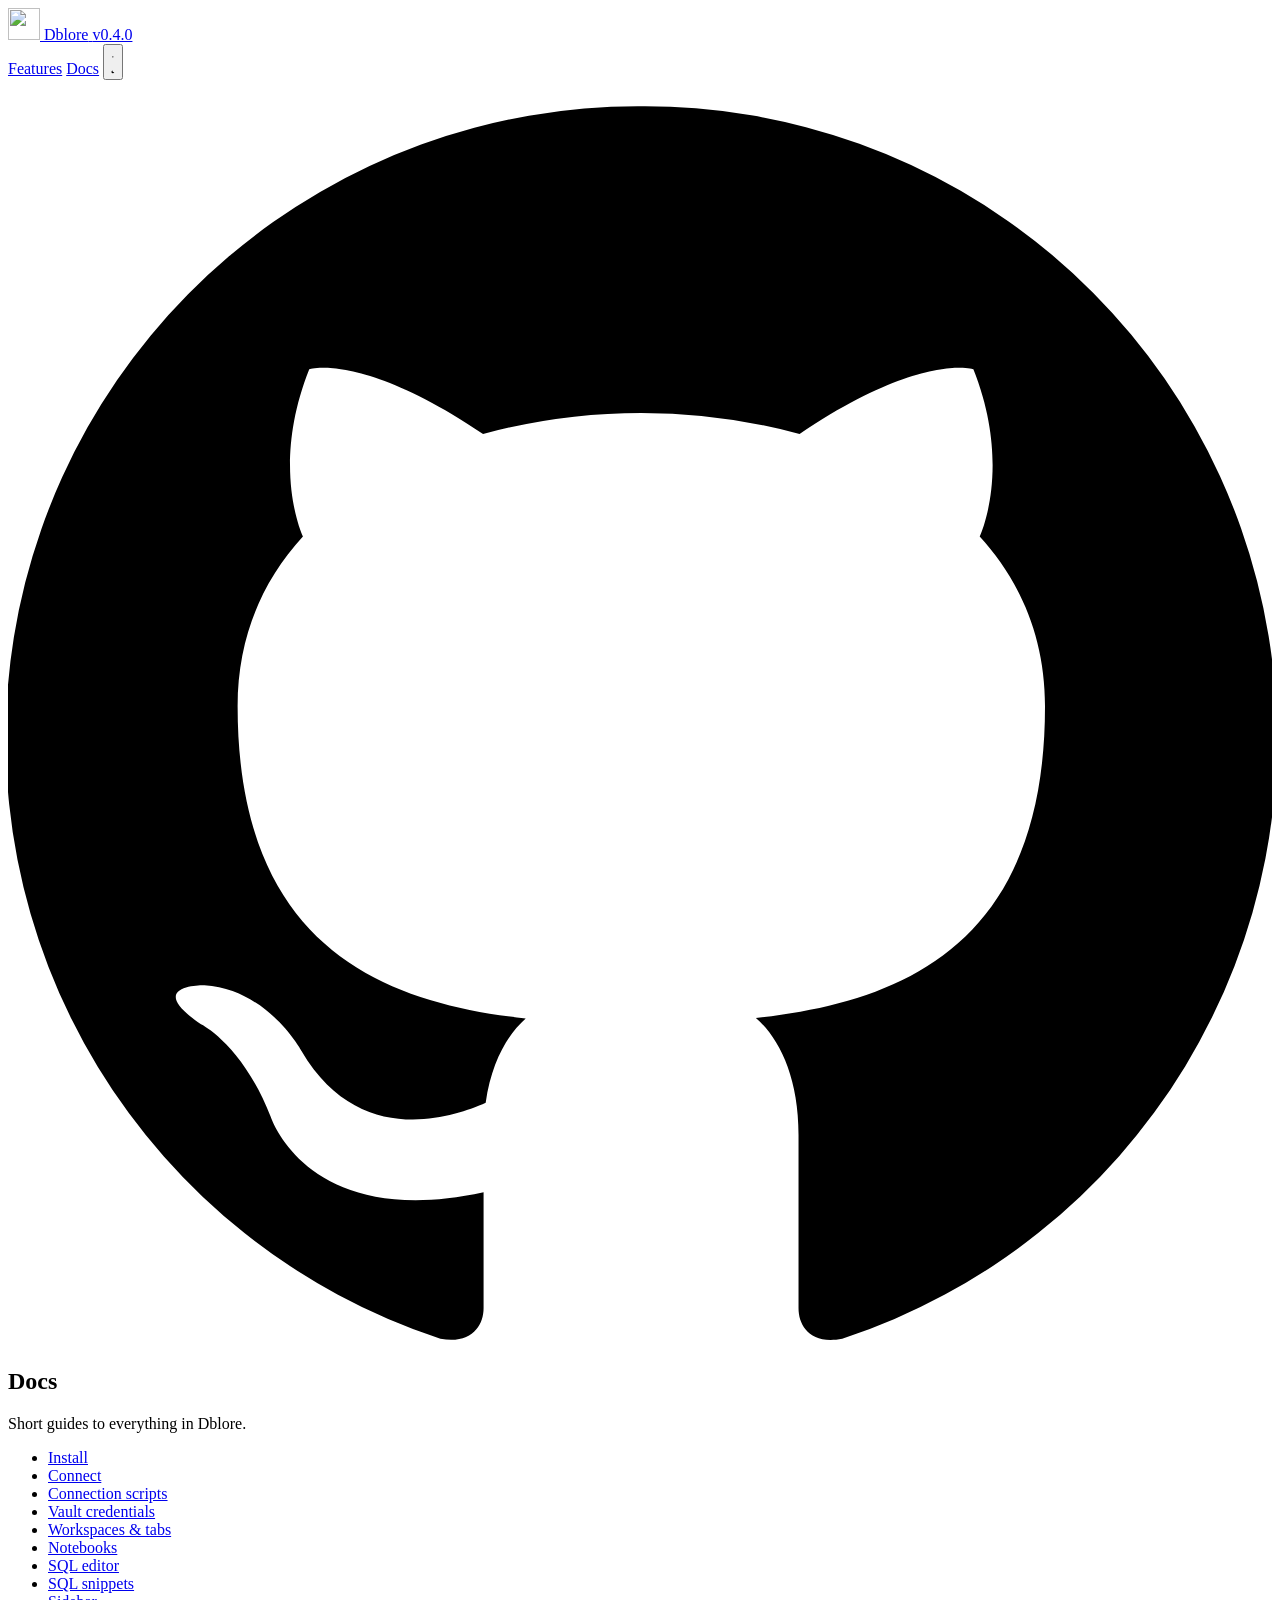
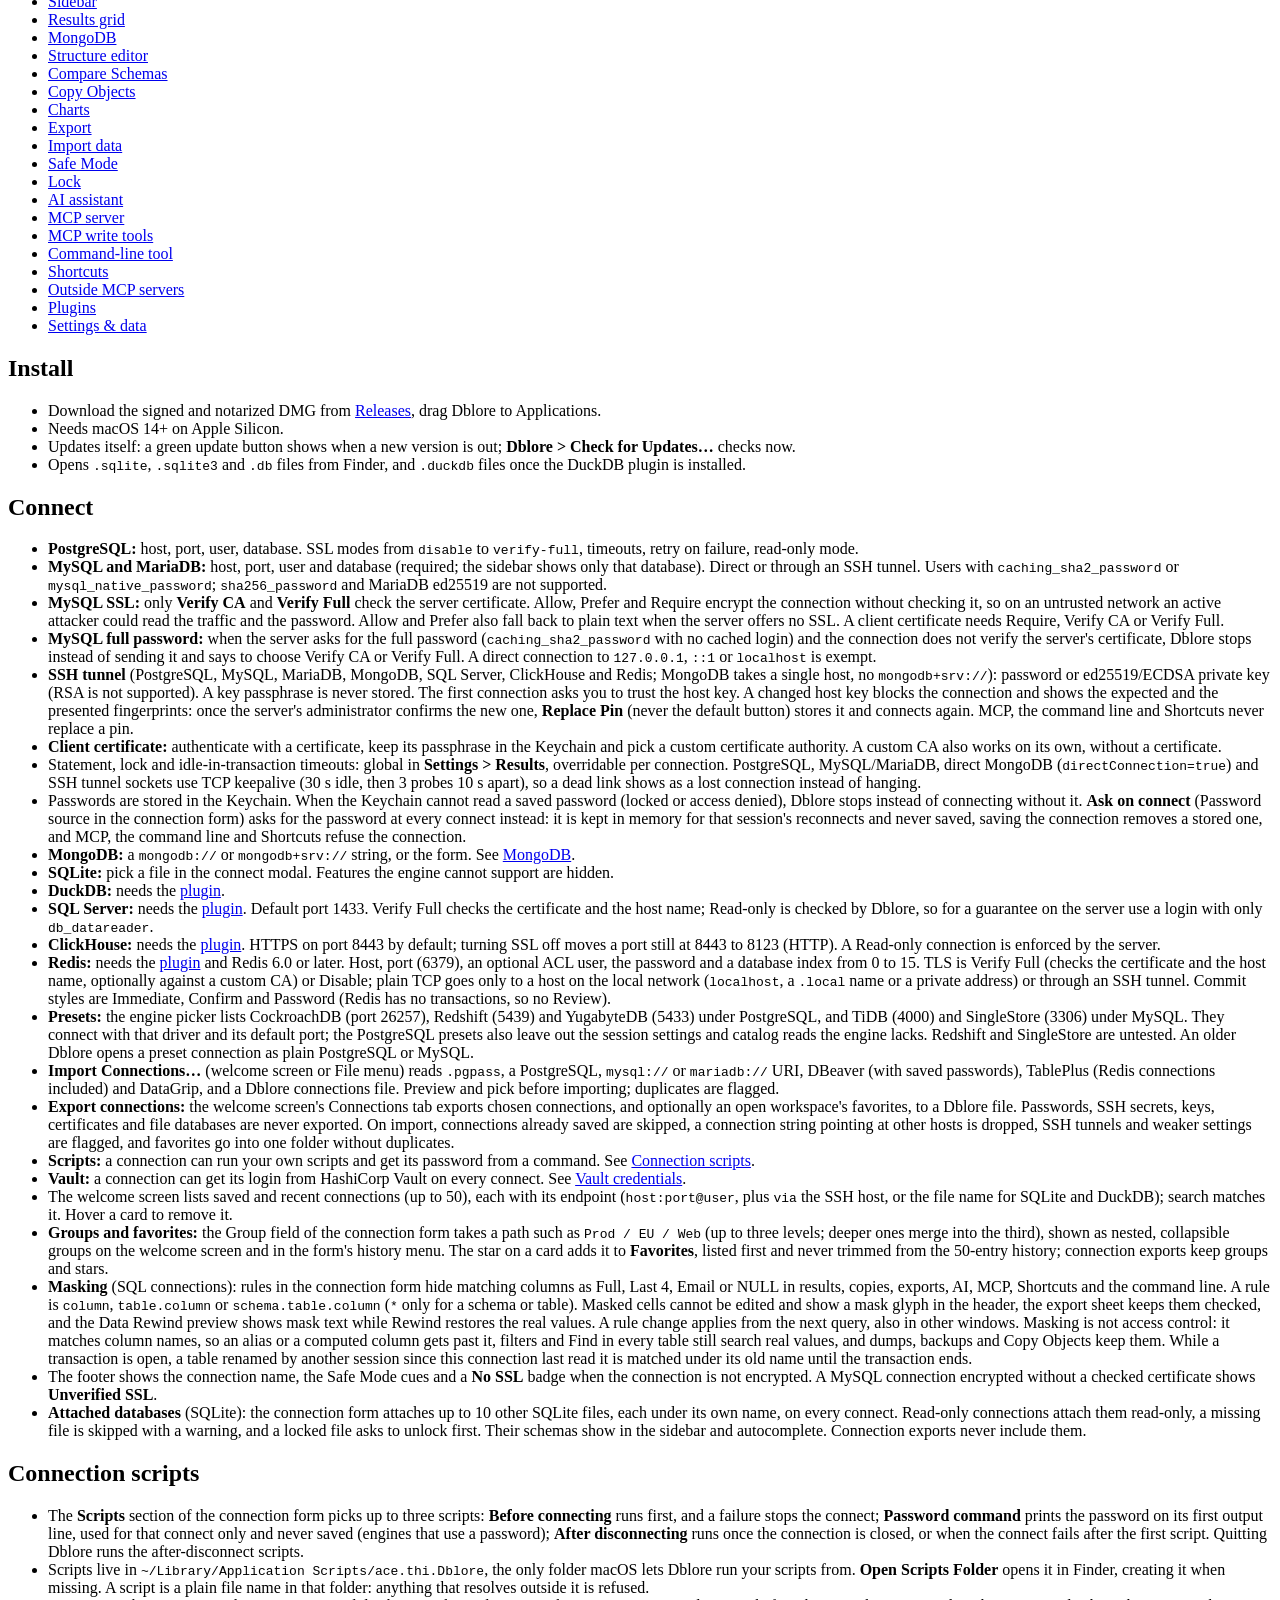
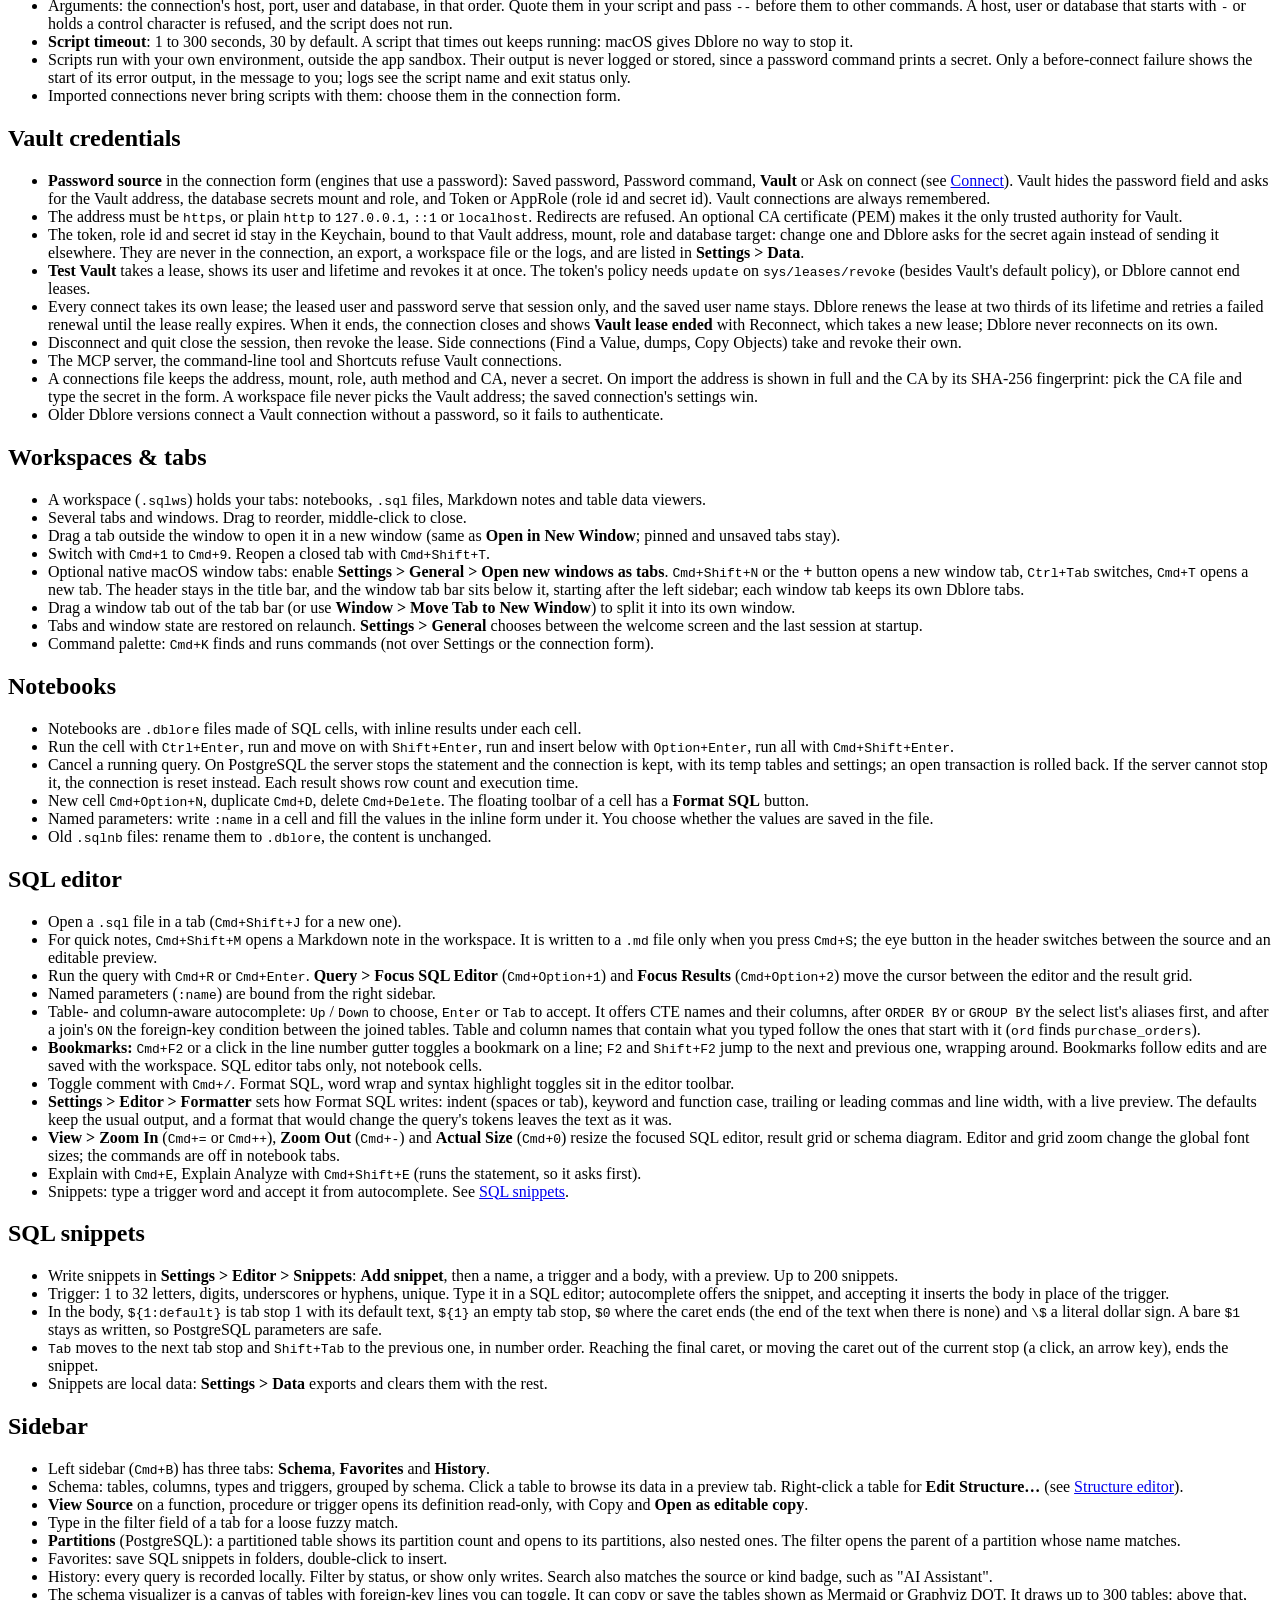
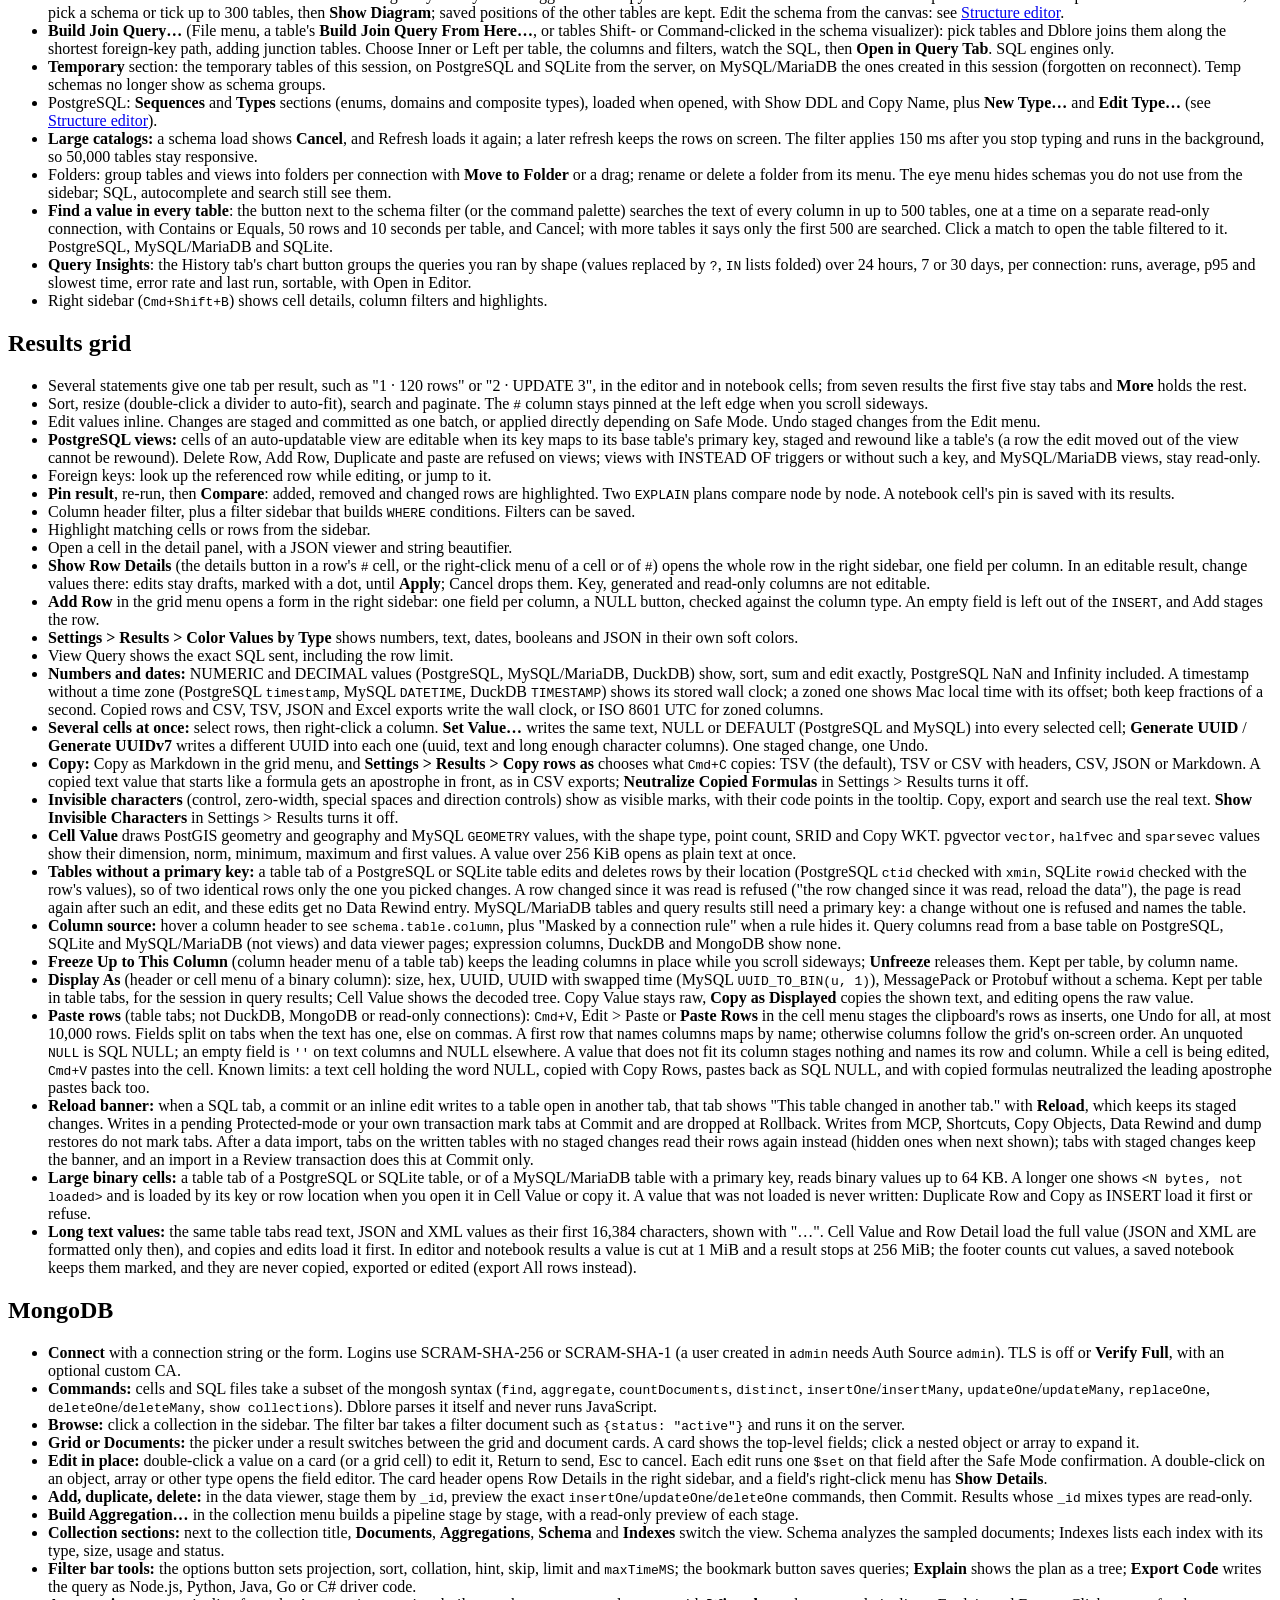
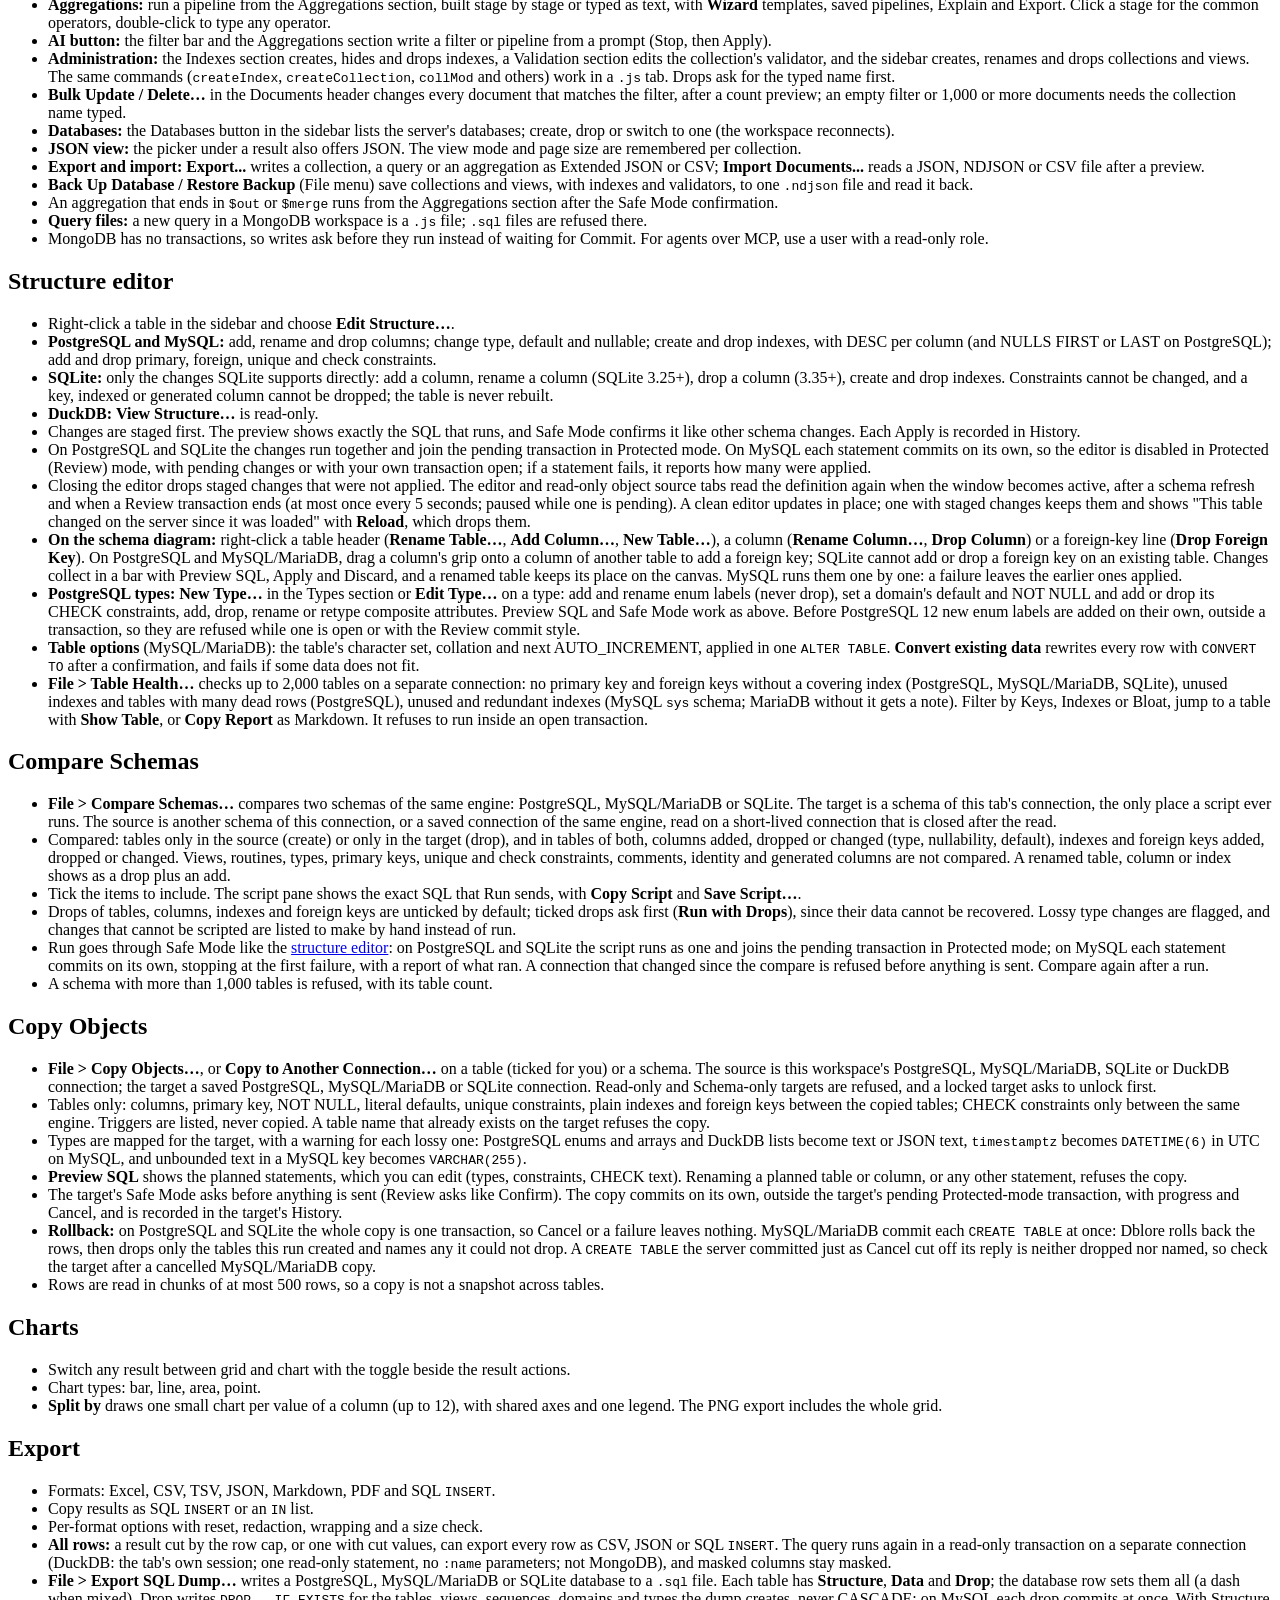
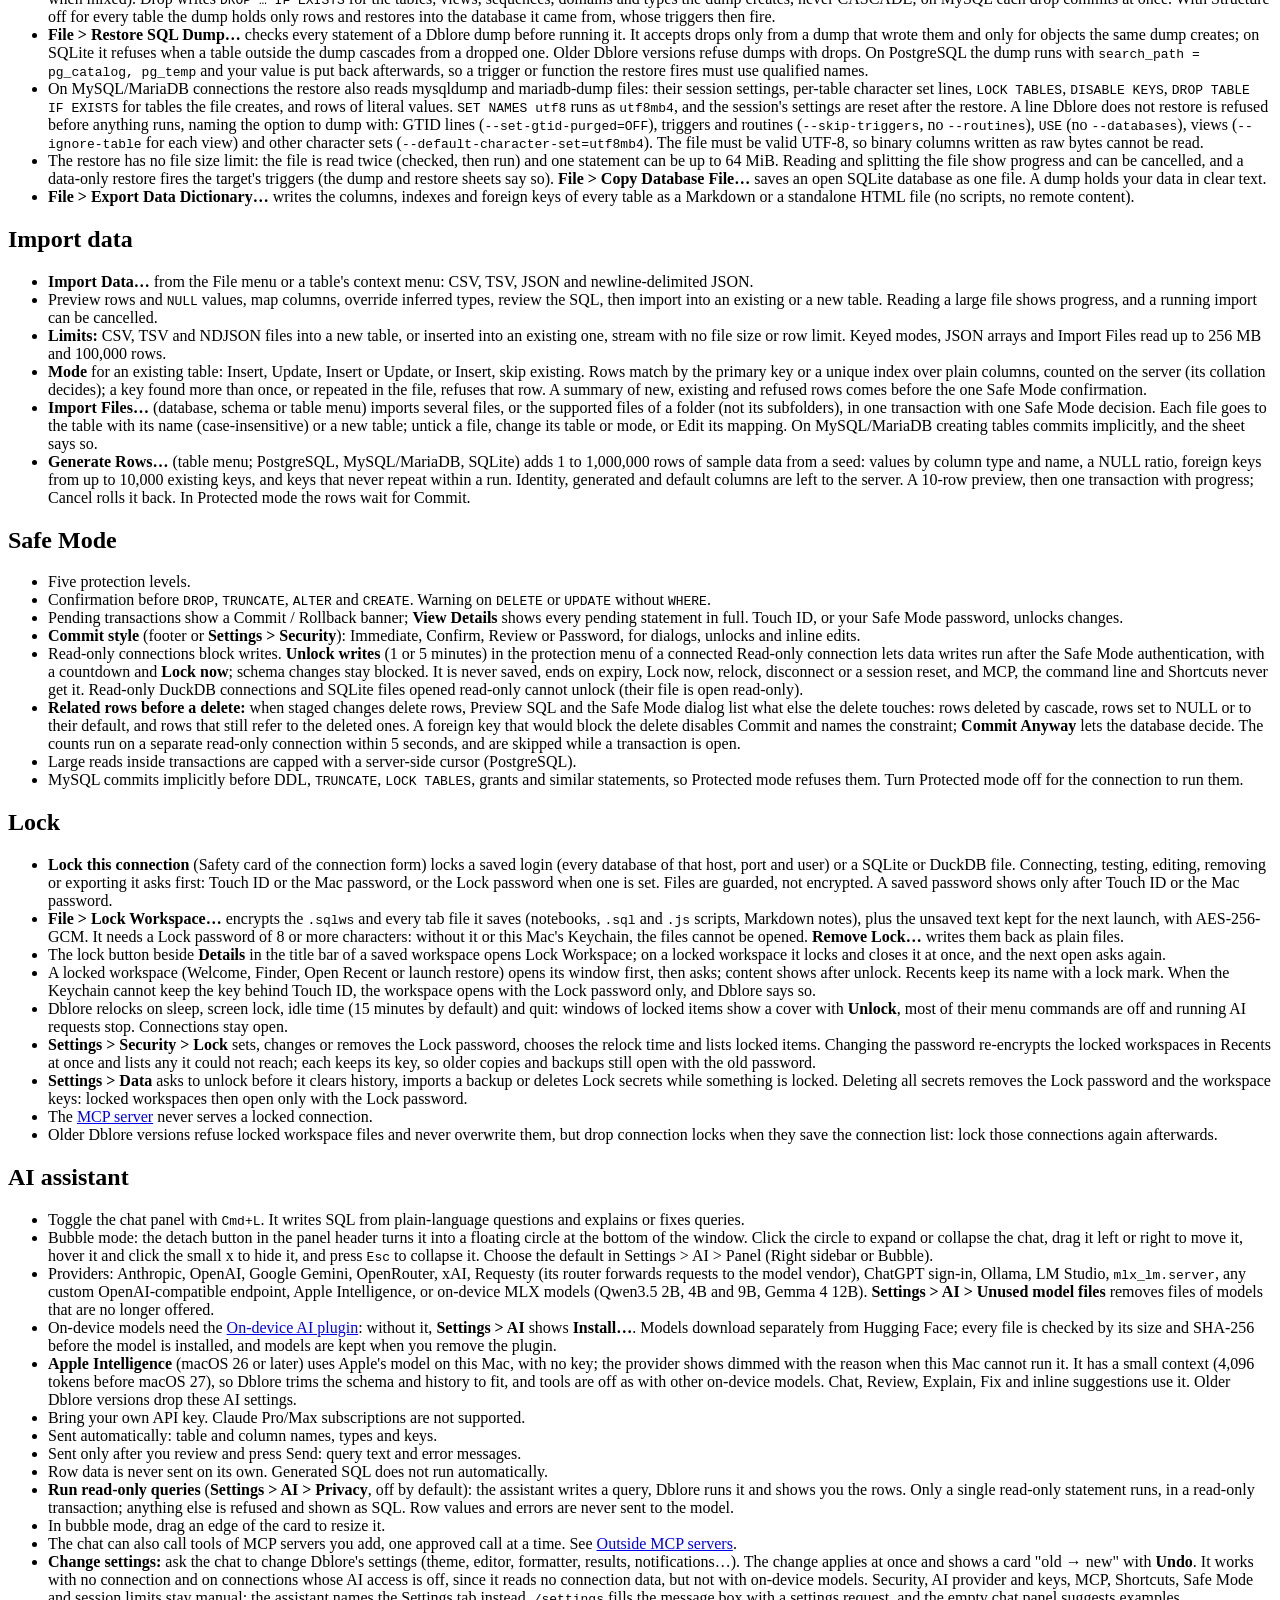
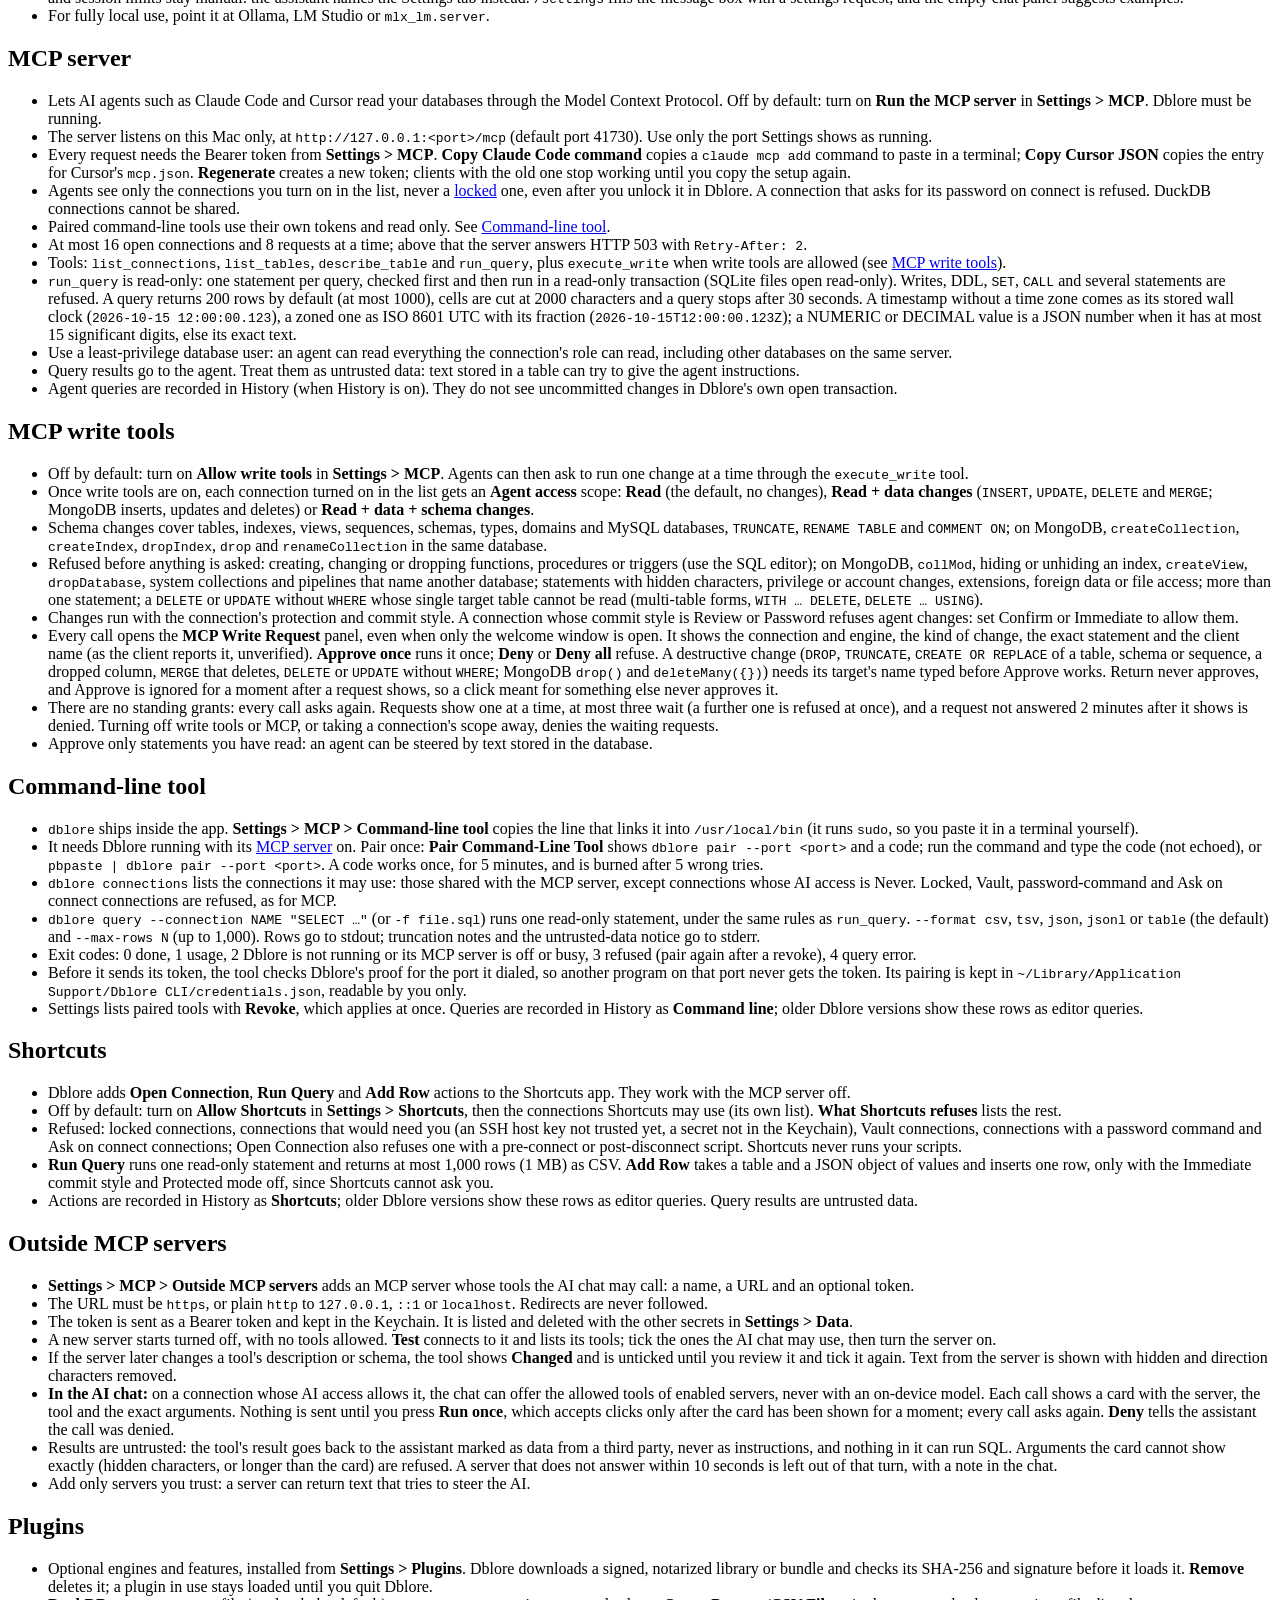
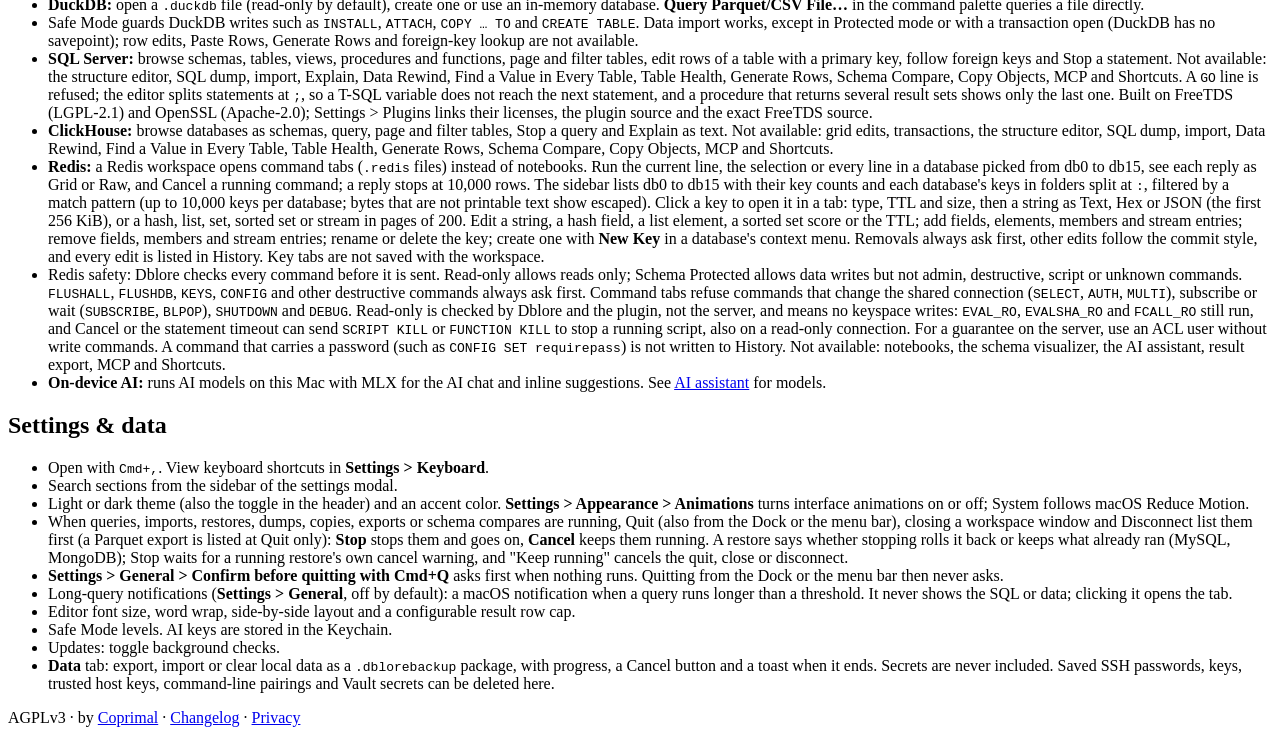
==== website/docs.html @ 4ec8de09 "chore(links): phase 4/6 move owner, domain and author to Coprimal" ====
<!DOCTYPE html>
<html lang="en">
  <head>
    <meta charset="UTF-8" />
    <meta name="viewport" content="width=device-width, initial-scale=1.0" />
    <title>Docs · Dblore</title>
    <meta
      name="description"
      content="Dblore docs: install, connect to PostgreSQL, MySQL, MariaDB, SQLite, DuckDB, SQL Server, ClickHouse, Redis and wire-compatible presets, notebooks, database editor, results, charts, export, structure editor, Safe Mode, AI assistant, MCP server and settings."
    />
    <meta property="og:type" content="website" />
    <meta property="og:title" content="Docs · Dblore" />
    <meta property="og:description" content="How to use Dblore: connect, run queries, explore results, export and stay safe." />
    <meta property="og:site_name" content="Dblore" />
    <meta property="og:image" content="https://dblore.coprimal.dev/og.jpg" />
    <meta property="og:image:width" content="1200" />
    <meta property="og:image:height" content="630" />
    <meta
      property="og:image:alt"
      content="Dblore: notebooks, a database editor and a table viewer in one tabbed workspace"
    />
    <meta name="twitter:card" content="summary_large_image" />
    <link rel="icon" href="logo.png" type="image/png" />
    <link rel="stylesheet" href="styles.css" />
    <script>
      try {
        const stored = localStorage.getItem("dblore.theme");
        if (stored) document.documentElement.dataset.theme = stored;
      } catch {
        // Private mode: follow the system theme.
      }
    </script>
  </head>
  <body>
    <div class="page">
      <header class="site-header">
        <div class="brand-group">
          <a class="brand" href="./">
            <img src="logo.png" alt="" width="32" height="32" />
            <span>Dblore</span>
          </a>
          <a
            class="version-badge"
            id="version-badge"
            href="https://github.com/Coprimal/Dblore/releases/tag/v0.4.0"
            target="_blank"
            rel="noopener noreferrer"
            >v0.4.0</a
          >
        </div>
        <nav aria-label="Primary navigation">
          <a class="nav-link" href="features.html">Features</a>
          <a class="nav-link active" href="docs.html" aria-current="page">Docs</a>
          <button type="button" class="nav-link" id="theme-toggle" aria-label="Switch theme" title="Switch theme">
            <svg class="icon-sun" viewBox="0 0 24 24" aria-hidden="true">
              <circle cx="12" cy="12" r="4" />
              <path d="M12 2v2m0 16v2M4.93 4.93l1.41 1.41m11.32 11.32 1.41 1.41M2 12h2m16 0h2M4.93 19.07l1.41-1.41M17.66 6.34l1.41-1.41" />
            </svg>
            <svg class="icon-moon" viewBox="0 0 24 24" aria-hidden="true">
              <path d="M21 12.79A9 9 0 1 1 11.21 3 7 7 0 0 0 21 12.79Z" />
            </svg>
          </button>
          <a
            class="nav-link"
            href="https://github.com/Coprimal/Dblore"
            target="_blank"
            rel="noopener noreferrer"
            aria-label="Dblore on GitHub"
            title="Dblore on GitHub"
          >
            <svg class="fill" viewBox="0 0 24 24" aria-hidden="true">
              <path d="M12 .5a12 12 0 0 0-3.79 23.4c.6.11.82-.26.82-.58v-2.2c-3.34.73-4.04-1.43-4.04-1.43-.55-1.4-1.34-1.77-1.34-1.77-1.09-.75.08-.73.08-.73 1.21.08 1.84 1.24 1.84 1.24 1.07 1.83 2.81 1.3 3.5.99.11-.78.42-1.3.76-1.6-2.67-.3-5.47-1.33-5.47-5.93 0-1.31.47-2.38 1.24-3.22-.13-.3-.54-1.52.12-3.18 0 0 1.01-.32 3.3 1.23a11.5 11.5 0 0 1 6.01 0c2.29-1.55 3.3-1.23 3.3-1.23.66 1.66.25 2.88.12 3.18.77.84 1.24 1.91 1.24 3.22 0 4.61-2.81 5.62-5.49 5.92.43.37.81 1.1.81 2.22v3.29c0 .32.21.7.83.58A12 12 0 0 0 12 .5Z" />
            </svg>
          </a>
        </nav>
      </header>

      <main>
        <section class="hero">
          <h1>Docs</h1>
          <p>Short guides to everything in Dblore.</p>
        </section>

        <div class="docs-layout">
          <nav class="toc" aria-label="Documentation">
            <ul>
              <li><a href="#install">Install</a></li>
              <li><a href="#connect">Connect</a></li>
              <li><a href="#connection-scripts">Connection scripts</a></li>
              <li><a href="#vault">Vault credentials</a></li>
              <li><a href="#workspaces">Workspaces &amp; tabs</a></li>
              <li><a href="#notebooks">Notebooks</a></li>
              <li><a href="#editor">SQL editor</a></li>
              <li><a href="#snippets">SQL snippets</a></li>
              <li><a href="#sidebar">Sidebar</a></li>
              <li><a href="#results">Results grid</a></li>
              <li><a href="#mongodb">MongoDB</a></li>
              <li><a href="#structure">Structure editor</a></li>
              <li><a href="#schema-compare">Compare Schemas</a></li>
              <li><a href="#copy-objects">Copy Objects</a></li>
              <li><a href="#charts">Charts</a></li>
              <li><a href="#export">Export</a></li>
              <li><a href="#import">Import data</a></li>
              <li><a href="#safe-mode">Safe Mode</a></li>
              <li><a href="#lock">Lock</a></li>
              <li><a href="#ai">AI assistant</a></li>
              <li><a href="#mcp">MCP server</a></li>
              <li><a href="#mcp-write">MCP write tools</a></li>
              <li><a href="#cli">Command-line tool</a></li>
              <li><a href="#shortcuts">Shortcuts</a></li>
              <li><a href="#outside-mcp">Outside MCP servers</a></li>
              <li><a href="#plugins">Plugins</a></li>
              <li><a href="#settings">Settings &amp; data</a></li>
            </ul>
          </nav>

          <div class="docs-content">
          <section id="install" class="doc">
            <h2>Install</h2>
<ul class="list">
            <li>Download the signed and notarized DMG from <a href="https://github.com/Coprimal/Dblore/releases/latest" target="_blank" rel="noopener noreferrer">Releases</a>, drag Dblore to Applications.</li>
            <li>Needs macOS 14+ on Apple Silicon.</li>
            <li>Updates itself: a green update button shows when a new version is out; <strong>Dblore &gt; Check for Updates…</strong> checks now.</li>
            <li>Opens <code>.sqlite</code>, <code>.sqlite3</code> and <code>.db</code> files from Finder, and <code>.duckdb</code> files once the DuckDB plugin is installed.</li>
</ul>
          </section>

          <section id="connect" class="doc">
            <h2>Connect</h2>
<ul class="list">
            <li><strong>PostgreSQL:</strong> host, port, user, database. SSL modes from <code>disable</code> to <code>verify-full</code>, timeouts, retry on failure, read-only mode.</li>
            <li><strong>MySQL and MariaDB:</strong> host, port, user and database (required; the sidebar shows only that database). Direct or through an SSH tunnel. Users with <code>caching_sha2_password</code> or <code>mysql_native_password</code>; <code>sha256_password</code> and MariaDB ed25519 are not supported.</li>
            <li><strong>MySQL SSL:</strong> only <strong>Verify CA</strong> and <strong>Verify Full</strong> check the server certificate. Allow, Prefer and Require encrypt the connection without checking it, so on an untrusted network an active attacker could read the traffic and the password. Allow and Prefer also fall back to plain text when the server offers no SSL. A client certificate needs Require, Verify CA or Verify Full.</li>
            <li><strong>MySQL full password:</strong> when the server asks for the full password (<code>caching_sha2_password</code> with no cached login) and the connection does not verify the server's certificate, Dblore stops instead of sending it and says to choose Verify CA or Verify Full. A direct connection to <code>127.0.0.1</code>, <code>::1</code> or <code>localhost</code> is exempt.</li>
            <li><strong>SSH tunnel</strong> (PostgreSQL, MySQL, MariaDB, MongoDB, SQL Server, ClickHouse and Redis; MongoDB takes a single host, no <code>mongodb+srv://</code>): password or ed25519/ECDSA private key (RSA is not supported). A key passphrase is never stored. The first connection asks you to trust the host key. A changed host key blocks the connection and shows the expected and the presented fingerprints: once the server's administrator confirms the new one, <strong>Replace Pin</strong> (never the default button) stores it and connects again. MCP, the command line and Shortcuts never replace a pin.</li>
            <li><strong>Client certificate:</strong> authenticate with a certificate, keep its passphrase in the Keychain and pick a custom certificate authority. A custom CA also works on its own, without a certificate.</li>
            <li>Statement, lock and idle-in-transaction timeouts: global in <strong>Settings &gt; Results</strong>, overridable per connection. PostgreSQL, MySQL/MariaDB, direct MongoDB (<code>directConnection=true</code>) and SSH tunnel sockets use TCP keepalive (30 s idle, then 3 probes 10 s apart), so a dead link shows as a lost connection instead of hanging.</li>
            <li>Passwords are stored in the Keychain. When the Keychain cannot read a saved password (locked or access denied), Dblore stops instead of connecting without it. <strong>Ask on connect</strong> (Password source in the connection form) asks for the password at every connect instead: it is kept in memory for that session's reconnects and never saved, saving the connection removes a stored one, and MCP, the command line and Shortcuts refuse the connection.</li>
            <li><strong>MongoDB:</strong> a <code>mongodb://</code> or <code>mongodb+srv://</code> string, or the form. See <a href="#mongodb">MongoDB</a>.</li>
            <li><strong>SQLite:</strong> pick a file in the connect modal. Features the engine cannot support are hidden.</li>
            <li><strong>DuckDB:</strong> needs the <a href="#plugins">plugin</a>.</li>
            <li><strong>SQL Server:</strong> needs the <a href="#plugins">plugin</a>. Default port 1433. Verify Full checks the certificate and the host name; Read-only is checked by Dblore, so for a guarantee on the server use a login with only <code>db_datareader</code>.</li>
            <li><strong>ClickHouse:</strong> needs the <a href="#plugins">plugin</a>. HTTPS on port 8443 by default; turning SSL off moves a port still at 8443 to 8123 (HTTP). A Read-only connection is enforced by the server.</li>
            <li><strong>Redis:</strong> needs the <a href="#plugins">plugin</a> and Redis 6.0 or later. Host, port (6379), an optional ACL user, the password and a database index from 0 to 15. TLS is Verify Full (checks the certificate and the host name, optionally against a custom CA) or Disable; plain TCP goes only to a host on the local network (<code>localhost</code>, a <code>.local</code> name or a private address) or through an SSH tunnel. Commit styles are Immediate, Confirm and Password (Redis has no transactions, so no Review).</li>
            <li><strong>Presets:</strong> the engine picker lists CockroachDB (port 26257), Redshift (5439) and YugabyteDB (5433) under PostgreSQL, and TiDB (4000) and SingleStore (3306) under MySQL. They connect with that driver and its default port; the PostgreSQL presets also leave out the session settings and catalog reads the engine lacks. Redshift and SingleStore are untested. An older Dblore opens a preset connection as plain PostgreSQL or MySQL.</li>
            <li><strong>Import Connections…</strong> (welcome screen or File menu) reads <code>.pgpass</code>, a PostgreSQL, <code>mysql://</code> or <code>mariadb://</code> URI, DBeaver (with saved passwords), TablePlus (Redis connections included) and DataGrip, and a Dblore connections file. Preview and pick before importing; duplicates are flagged.</li>
            <li><strong>Export connections:</strong> the welcome screen's Connections tab exports chosen connections, and optionally an open workspace's favorites, to a Dblore file. Passwords, SSH secrets, keys, certificates and file databases are never exported. On import, connections already saved are skipped, a connection string pointing at other hosts is dropped, SSH tunnels and weaker settings are flagged, and favorites go into one folder without duplicates.</li>
            <li><strong>Scripts:</strong> a connection can run your own scripts and get its password from a command. See <a href="#connection-scripts">Connection scripts</a>.</li>
            <li><strong>Vault:</strong> a connection can get its login from HashiCorp Vault on every connect. See <a href="#vault">Vault credentials</a>.</li>
            <li>The welcome screen lists saved and recent connections (up to 50), each with its endpoint (<code>host:port@user</code>, plus <code>via</code> the SSH host, or the file name for SQLite and DuckDB); search matches it. Hover a card to remove it.</li>
            <li><strong>Groups and favorites:</strong> the Group field of the connection form takes a path such as <code>Prod / EU / Web</code> (up to three levels; deeper ones merge into the third), shown as nested, collapsible groups on the welcome screen and in the form's history menu. The star on a card adds it to <strong>Favorites</strong>, listed first and never trimmed from the 50-entry history; connection exports keep groups and stars.</li>
            <li><strong>Masking</strong> (SQL connections): rules in the connection form hide matching columns as Full, Last 4, Email or NULL in results, copies, exports, AI, MCP, Shortcuts and the command line. A rule is <code>column</code>, <code>table.column</code> or <code>schema.table.column</code> (<code>*</code> only for a schema or table). Masked cells cannot be edited and show a mask glyph in the header, the export sheet keeps them checked, and the Data Rewind preview shows mask text while Rewind restores the real values. A rule change applies from the next query, also in other windows. Masking is not access control: it matches column names, so an alias or a computed column gets past it, filters and Find in every table still search real values, and dumps, backups and Copy Objects keep them. While a transaction is open, a table renamed by another session since this connection last read it is matched under its old name until the transaction ends.</li>
            <li>The footer shows the connection name, the Safe Mode cues and a <strong>No SSL</strong> badge when the connection is not encrypted. A MySQL connection encrypted without a checked certificate shows <strong>Unverified SSL</strong>.</li>
            <li><strong>Attached databases</strong> (SQLite): the connection form attaches up to 10 other SQLite files, each under its own name, on every connect. Read-only connections attach them read-only, a missing file is skipped with a warning, and a locked file asks to unlock first. Their schemas show in the sidebar and autocomplete. Connection exports never include them.</li>
</ul>
          </section>

          <section id="connection-scripts" class="doc">
            <h2>Connection scripts</h2>
<ul class="list">
            <li>The <strong>Scripts</strong> section of the connection form picks up to three scripts: <strong>Before connecting</strong> runs first, and a failure stops the connect; <strong>Password command</strong> prints the password on its first output line, used for that connect only and never saved (engines that use a password); <strong>After disconnecting</strong> runs once the connection is closed, or when the connect fails after the first script. Quitting Dblore runs the after-disconnect scripts.</li>
            <li>Scripts live in <code>~/Library/Application Scripts/ace.thi.Dblore</code>, the only folder macOS lets Dblore run your scripts from. <strong>Open Scripts Folder</strong> opens it in Finder, creating it when missing. A script is a plain file name in that folder: anything that resolves outside it is refused.</li>
            <li>Arguments: the connection's host, port, user and database, in that order. Quote them in your script and pass <code>--</code> before them to other commands. A host, user or database that starts with <code>-</code> or holds a control character is refused, and the script does not run.</li>
            <li><strong>Script timeout</strong>: 1 to 300 seconds, 30 by default. A script that times out keeps running: macOS gives Dblore no way to stop it.</li>
            <li>Scripts run with your own environment, outside the app sandbox. Their output is never logged or stored, since a password command prints a secret. Only a before-connect failure shows the start of its error output, in the message to you; logs see the script name and exit status only.</li>
            <li>Imported connections never bring scripts with them: choose them in the connection form.</li>
</ul>
          </section>

          <section id="vault" class="doc">
            <h2>Vault credentials</h2>
<ul class="list">
            <li><strong>Password source</strong> in the connection form (engines that use a password): Saved password, Password command, <strong>Vault</strong> or Ask on connect (see <a href="#connect">Connect</a>). Vault hides the password field and asks for the Vault address, the database secrets mount and role, and Token or AppRole (role id and secret id). Vault connections are always remembered.</li>
            <li>The address must be <code>https</code>, or plain <code>http</code> to <code>127.0.0.1</code>, <code>::1</code> or <code>localhost</code>. Redirects are refused. An optional CA certificate (PEM) makes it the only trusted authority for Vault.</li>
            <li>The token, role id and secret id stay in the Keychain, bound to that Vault address, mount, role and database target: change one and Dblore asks for the secret again instead of sending it elsewhere. They are never in the connection, an export, a workspace file or the logs, and are listed in <strong>Settings &gt; Data</strong>.</li>
            <li><strong>Test Vault</strong> takes a lease, shows its user and lifetime and revokes it at once. The token's policy needs <code>update</code> on <code>sys/leases/revoke</code> (besides Vault's default policy), or Dblore cannot end leases.</li>
            <li>Every connect takes its own lease; the leased user and password serve that session only, and the saved user name stays. Dblore renews the lease at two thirds of its lifetime and retries a failed renewal until the lease really expires. When it ends, the connection closes and shows <strong>Vault lease ended</strong> with Reconnect, which takes a new lease; Dblore never reconnects on its own.</li>
            <li>Disconnect and quit close the session, then revoke the lease. Side connections (Find a Value, dumps, Copy Objects) take and revoke their own.</li>
            <li>The MCP server, the command-line tool and Shortcuts refuse Vault connections.</li>
            <li>A connections file keeps the address, mount, role, auth method and CA, never a secret. On import the address is shown in full and the CA by its SHA-256 fingerprint: pick the CA file and type the secret in the form. A workspace file never picks the Vault address; the saved connection's settings win.</li>
            <li>Older Dblore versions connect a Vault connection without a password, so it fails to authenticate.</li>
</ul>
          </section>

          <section id="workspaces" class="doc">
            <h2>Workspaces &amp; tabs</h2>
<ul class="list">
            <li>A workspace (<code>.sqlws</code>) holds your tabs: notebooks, <code>.sql</code> files, Markdown notes and table data viewers.</li>
            <li>Several tabs and windows. Drag to reorder, middle-click to close.</li>
            <li>Drag a tab outside the window to open it in a new window (same as <strong>Open in New Window</strong>; pinned and unsaved tabs stay).</li>
            <li>Switch with <kbd>Cmd+1</kbd> to <kbd>Cmd+9</kbd>. Reopen a closed tab with <kbd>Cmd+Shift+T</kbd>.</li>
            <li>Optional native macOS window tabs: enable <strong>Settings &gt; General &gt; Open new windows as tabs</strong>. <kbd>Cmd+Shift+N</kbd> or the <strong>+</strong> button opens a new window tab, <kbd>Ctrl+Tab</kbd> switches, <kbd>Cmd+T</kbd> opens a new tab. The header stays in the title bar, and the window tab bar sits below it, starting after the left sidebar; each window tab keeps its own Dblore tabs.</li>
            <li>Drag a window tab out of the tab bar (or use <strong>Window &gt; Move Tab to New Window</strong>) to split it into its own window.</li>
            <li>Tabs and window state are restored on relaunch. <strong>Settings &gt; General</strong> chooses between the welcome screen and the last session at startup.</li>
            <li>Command palette: <kbd>Cmd+K</kbd> finds and runs commands (not over Settings or the connection form).</li>
</ul>
          </section>

          <section id="notebooks" class="doc">
            <h2>Notebooks</h2>
<ul class="list">
            <li>Notebooks are <code>.dblore</code> files made of SQL cells, with inline results under each cell.</li>
            <li>Run the cell with <kbd>Ctrl+Enter</kbd>, run and move on with <kbd>Shift+Enter</kbd>, run and insert below with <kbd>Option+Enter</kbd>, run all with <kbd>Cmd+Shift+Enter</kbd>.</li>
            <li>Cancel a running query. On PostgreSQL the server stops the statement and the connection is kept, with its temp tables and settings; an open transaction is rolled back. If the server cannot stop it, the connection is reset instead. Each result shows row count and execution time.</li>
            <li>New cell <kbd>Cmd+Option+N</kbd>, duplicate <kbd>Cmd+D</kbd>, delete <kbd>Cmd+Delete</kbd>. The floating toolbar of a cell has a <strong>Format SQL</strong> button.</li>
            <li>Named parameters: write <code>:name</code> in a cell and fill the values in the inline form under it. You choose whether the values are saved in the file.</li>
            <li>Old <code>.sqlnb</code> files: rename them to <code>.dblore</code>, the content is unchanged.</li>
</ul>
          </section>

          <section id="editor" class="doc">
            <h2>SQL editor</h2>
<ul class="list">
            <li>Open a <code>.sql</code> file in a tab (<kbd>Cmd+Shift+J</kbd> for a new one).</li>
            <li>For quick notes, <kbd>Cmd+Shift+M</kbd> opens a Markdown note in the workspace. It is written to a <code>.md</code> file only when you press <kbd>Cmd+S</kbd>; the eye button in the header switches between the source and an editable preview.</li>
            <li>Run the query with <kbd>Cmd+R</kbd> or <kbd>Cmd+Enter</kbd>. <strong>Query &gt; Focus SQL Editor</strong> (<kbd>Cmd+Option+1</kbd>) and <strong>Focus Results</strong> (<kbd>Cmd+Option+2</kbd>) move the cursor between the editor and the result grid.</li>
            <li>Named parameters (<code>:name</code>) are bound from the right sidebar.</li>
            <li>Table- and column-aware autocomplete: <kbd>Up</kbd> / <kbd>Down</kbd> to choose, <kbd>Enter</kbd> or <kbd>Tab</kbd> to accept. It offers CTE names and their columns, after <code>ORDER BY</code> or <code>GROUP BY</code> the select list's aliases first, and after a join's <code>ON</code> the foreign-key condition between the joined tables. Table and column names that contain what you typed follow the ones that start with it (<code>ord</code> finds <code>purchase_orders</code>).</li>
            <li><strong>Bookmarks:</strong> <kbd>Cmd+F2</kbd> or a click in the line number gutter toggles a bookmark on a line; <kbd>F2</kbd> and <kbd>Shift+F2</kbd> jump to the next and previous one, wrapping around. Bookmarks follow edits and are saved with the workspace. SQL editor tabs only, not notebook cells.</li>
            <li>Toggle comment with <kbd>Cmd+/</kbd>. Format SQL, word wrap and syntax highlight toggles sit in the editor toolbar.</li>
            <li><strong>Settings &gt; Editor &gt; Formatter</strong> sets how Format SQL writes: indent (spaces or tab), keyword and function case, trailing or leading commas and line width, with a live preview. The defaults keep the usual output, and a format that would change the query's tokens leaves the text as it was.</li>
            <li><strong>View &gt; Zoom In</strong> (<kbd>Cmd+=</kbd> or <kbd>Cmd++</kbd>), <strong>Zoom Out</strong> (<kbd>Cmd+-</kbd>) and <strong>Actual Size</strong> (<kbd>Cmd+0</kbd>) resize the focused SQL editor, result grid or schema diagram. Editor and grid zoom change the global font sizes; the commands are off in notebook tabs.</li>
            <li>Explain with <kbd>Cmd+E</kbd>, Explain Analyze with <kbd>Cmd+Shift+E</kbd> (runs the statement, so it asks first).</li>
            <li>Snippets: type a trigger word and accept it from autocomplete. See <a href="#snippets">SQL snippets</a>.</li>
</ul>
          </section>

          <section id="snippets" class="doc">
            <h2>SQL snippets</h2>
<ul class="list">
            <li>Write snippets in <strong>Settings &gt; Editor &gt; Snippets</strong>: <strong>Add snippet</strong>, then a name, a trigger and a body, with a preview. Up to 200 snippets.</li>
            <li>Trigger: 1 to 32 letters, digits, underscores or hyphens, unique. Type it in a SQL editor; autocomplete offers the snippet, and accepting it inserts the body in place of the trigger.</li>
            <li>In the body, <code>${1:default}</code> is tab stop 1 with its default text, <code>${1}</code> an empty tab stop, <code>$0</code> where the caret ends (the end of the text when there is none) and <code>\$</code> a literal dollar sign. A bare <code>$1</code> stays as written, so PostgreSQL parameters are safe.</li>
            <li><kbd>Tab</kbd> moves to the next tab stop and <kbd>Shift+Tab</kbd> to the previous one, in number order. Reaching the final caret, or moving the caret out of the current stop (a click, an arrow key), ends the snippet.</li>
            <li>Snippets are local data: <strong>Settings &gt; Data</strong> exports and clears them with the rest.</li>
</ul>
          </section>

          <section id="sidebar" class="doc">
            <h2>Sidebar</h2>
<ul class="list">
            <li>Left sidebar (<kbd>Cmd+B</kbd>) has three tabs: <strong>Schema</strong>, <strong>Favorites</strong> and <strong>History</strong>.</li>
            <li>Schema: tables, columns, types and triggers, grouped by schema. Click a table to browse its data in a preview tab. Right-click a table for <strong>Edit Structure…</strong> (see <a href="#structure">Structure editor</a>).</li>
            <li><strong>View Source</strong> on a function, procedure or trigger opens its definition read-only, with Copy and <strong>Open as editable copy</strong>.</li>
            <li>Type in the filter field of a tab for a loose fuzzy match.</li>
            <li><strong>Partitions</strong> (PostgreSQL): a partitioned table shows its partition count and opens to its partitions, also nested ones. The filter opens the parent of a partition whose name matches.</li>
            <li>Favorites: save SQL snippets in folders, double-click to insert.</li>
            <li>History: every query is recorded locally. Filter by status, or show only writes. Search also matches the source or kind badge, such as "AI Assistant".</li>
            <li>The schema visualizer is a canvas of tables with foreign-key lines you can toggle. It can copy or save the tables shown as Mermaid or Graphviz DOT. It draws up to 300 tables: above that, pick a schema or tick up to 300 tables, then <strong>Show Diagram</strong>; saved positions of the other tables are kept. Edit the schema from the canvas: see <a href="#structure">Structure editor</a>.</li>
            <li><strong>Build Join Query…</strong> (File menu, a table's <strong>Build Join Query From Here…</strong>, or tables Shift- or Command-clicked in the schema visualizer): pick tables and Dblore joins them along the shortest foreign-key path, adding junction tables. Choose Inner or Left per table, the columns and filters, watch the SQL, then <strong>Open in Query Tab</strong>. SQL engines only.</li>
            <li><strong>Temporary</strong> section: the temporary tables of this session, on PostgreSQL and SQLite from the server, on MySQL/MariaDB the ones created in this session (forgotten on reconnect). Temp schemas no longer show as schema groups.</li>
            <li>PostgreSQL: <strong>Sequences</strong> and <strong>Types</strong> sections (enums, domains and composite types), loaded when opened, with Show DDL and Copy Name, plus <strong>New Type…</strong> and <strong>Edit Type…</strong> (see <a href="#structure">Structure editor</a>).</li>
            <li><strong>Large catalogs:</strong> a schema load shows <strong>Cancel</strong>, and Refresh loads it again; a later refresh keeps the rows on screen. The filter applies 150 ms after you stop typing and runs in the background, so 50,000 tables stay responsive.</li>
            <li>Folders: group tables and views into folders per connection with <strong>Move to Folder</strong> or a drag; rename or delete a folder from its menu. The eye menu hides schemas you do not use from the sidebar; SQL, autocomplete and search still see them.</li>
            <li><strong>Find a value in every table</strong>: the button next to the schema filter (or the command palette) searches the text of every column in up to 500 tables, one at a time on a separate read-only connection, with Contains or Equals, 50 rows and 10 seconds per table, and Cancel; with more tables it says only the first 500 are searched. Click a match to open the table filtered to it. PostgreSQL, MySQL/MariaDB and SQLite.</li>
            <li><strong>Query Insights</strong>: the History tab's chart button groups the queries you ran by shape (values replaced by <code>?</code>, <code>IN</code> lists folded) over 24 hours, 7 or 30 days, per connection: runs, average, p95 and slowest time, error rate and last run, sortable, with Open in Editor.</li>
            <li>Right sidebar (<kbd>Cmd+Shift+B</kbd>) shows cell details, column filters and highlights.</li>
</ul>
          </section>

          <section id="results" class="doc">
            <h2>Results grid</h2>
<ul class="list">
            <li>Several statements give one tab per result, such as "1 · 120 rows" or "2 · UPDATE 3", in the editor and in notebook cells; from seven results the first five stay tabs and <strong>More</strong> holds the rest.</li>
            <li>Sort, resize (double-click a divider to auto-fit), search and paginate. The <code>#</code> column stays pinned at the left edge when you scroll sideways.</li>
            <li>Edit values inline. Changes are staged and committed as one batch, or applied directly depending on Safe Mode. Undo staged changes from the Edit menu.</li>
            <li><strong>PostgreSQL views:</strong> cells of an auto-updatable view are editable when its key maps to its base table's primary key, staged and rewound like a table's (a row the edit moved out of the view cannot be rewound). Delete Row, Add Row, Duplicate and paste are refused on views; views with INSTEAD OF triggers or without such a key, and MySQL/MariaDB views, stay read-only.</li>
            <li>Foreign keys: look up the referenced row while editing, or jump to it.</li>
            <li><strong>Pin result</strong>, re-run, then <strong>Compare</strong>: added, removed and changed rows are highlighted. Two <code>EXPLAIN</code> plans compare node by node. A notebook cell's pin is saved with its results.</li>
            <li>Column header filter, plus a filter sidebar that builds <code>WHERE</code> conditions. Filters can be saved.</li>
            <li>Highlight matching cells or rows from the sidebar.</li>
            <li>Open a cell in the detail panel, with a JSON viewer and string beautifier.</li>
            <li><strong>Show Row Details</strong> (the details button in a row's <code>#</code> cell, or the right-click menu of a cell or of <code>#</code>) opens the whole row in the right sidebar, one field per column. In an editable result, change values there: edits stay drafts, marked with a dot, until <strong>Apply</strong>; Cancel drops them. Key, generated and read-only columns are not editable.</li>
            <li><strong>Add Row</strong> in the grid menu opens a form in the right sidebar: one field per column, a NULL button, checked against the column type. An empty field is left out of the <code>INSERT</code>, and Add stages the row.</li>
            <li><strong>Settings &gt; Results &gt; Color Values by Type</strong> shows numbers, text, dates, booleans and JSON in their own soft colors.</li>
            <li>View Query shows the exact SQL sent, including the row limit.</li>
            <li><strong>Numbers and dates:</strong> NUMERIC and DECIMAL values (PostgreSQL, MySQL/MariaDB, DuckDB) show, sort, sum and edit exactly, PostgreSQL NaN and Infinity included. A timestamp without a time zone (PostgreSQL <code>timestamp</code>, MySQL <code>DATETIME</code>, DuckDB <code>TIMESTAMP</code>) shows its stored wall clock; a zoned one shows Mac local time with its offset; both keep fractions of a second. Copied rows and CSV, TSV, JSON and Excel exports write the wall clock, or ISO 8601 UTC for zoned columns.</li>
            <li><strong>Several cells at once:</strong> select rows, then right-click a column. <strong>Set Value…</strong> writes the same text, NULL or DEFAULT (PostgreSQL and MySQL) into every selected cell; <strong>Generate UUID</strong> / <strong>Generate UUIDv7</strong> writes a different UUID into each one (uuid, text and long enough character columns). One staged change, one Undo.</li>
            <li><strong>Copy:</strong> Copy as Markdown in the grid menu, and <strong>Settings &gt; Results &gt; Copy rows as</strong> chooses what <kbd>Cmd+C</kbd> copies: TSV (the default), TSV or CSV with headers, CSV, JSON or Markdown. A copied text value that starts like a formula gets an apostrophe in front, as in CSV exports; <strong>Neutralize Copied Formulas</strong> in Settings &gt; Results turns it off.</li>
            <li><strong>Invisible characters</strong> (control, zero-width, special spaces and direction controls) show as visible marks, with their code points in the tooltip. Copy, export and search use the real text. <strong>Show Invisible Characters</strong> in Settings &gt; Results turns it off.</li>
            <li><strong>Cell Value</strong> draws PostGIS geometry and geography and MySQL <code>GEOMETRY</code> values, with the shape type, point count, SRID and Copy WKT. pgvector <code>vector</code>, <code>halfvec</code> and <code>sparsevec</code> values show their dimension, norm, minimum, maximum and first values. A value over 256 KiB opens as plain text at once.</li>
            <li><strong>Tables without a primary key:</strong> a table tab of a PostgreSQL or SQLite table edits and deletes rows by their location (PostgreSQL <code>ctid</code> checked with <code>xmin</code>, SQLite <code>rowid</code> checked with the row's values), so of two identical rows only the one you picked changes. A row changed since it was read is refused ("the row changed since it was read, reload the data"), the page is read again after such an edit, and these edits get no Data Rewind entry. MySQL/MariaDB tables and query results still need a primary key: a change without one is refused and names the table.</li>
            <li><strong>Column source:</strong> hover a column header to see <code>schema.table.column</code>, plus "Masked by a connection rule" when a rule hides it. Query columns read from a base table on PostgreSQL, SQLite and MySQL/MariaDB (not views) and data viewer pages; expression columns, DuckDB and MongoDB show none.</li>
            <li><strong>Freeze Up to This Column</strong> (column header menu of a table tab) keeps the leading columns in place while you scroll sideways; <strong>Unfreeze</strong> releases them. Kept per table, by column name.</li>
            <li><strong>Display As</strong> (header or cell menu of a binary column): size, hex, UUID, UUID with swapped time (MySQL <code>UUID_TO_BIN(u, 1)</code>), MessagePack or Protobuf without a schema. Kept per table in table tabs, for the session in query results; Cell Value shows the decoded tree. Copy Value stays raw, <strong>Copy as Displayed</strong> copies the shown text, and editing opens the raw value.</li>
            <li><strong>Paste rows</strong> (table tabs; not DuckDB, MongoDB or read-only connections): <kbd>Cmd+V</kbd>, Edit &gt; Paste or <strong>Paste Rows</strong> in the cell menu stages the clipboard's rows as inserts, one Undo for all, at most 10,000 rows. Fields split on tabs when the text has one, else on commas. A first row that names columns maps by name; otherwise columns follow the grid's on-screen order. An unquoted <code>NULL</code> is SQL NULL; an empty field is <code>''</code> on text columns and NULL elsewhere. A value that does not fit its column stages nothing and names its row and column. While a cell is being edited, <kbd>Cmd+V</kbd> pastes into the cell. Known limits: a text cell holding the word NULL, copied with Copy Rows, pastes back as SQL NULL, and with copied formulas neutralized the leading apostrophe pastes back too.</li>
            <li><strong>Reload banner:</strong> when a SQL tab, a commit or an inline edit writes to a table open in another tab, that tab shows "This table changed in another tab." with <strong>Reload</strong>, which keeps its staged changes. Writes in a pending Protected-mode or your own transaction mark tabs at Commit and are dropped at Rollback. Writes from MCP, Shortcuts, Copy Objects, Data Rewind and dump restores do not mark tabs. After a data import, tabs on the written tables with no staged changes read their rows again instead (hidden ones when next shown); tabs with staged changes keep the banner, and an import in a Review transaction does this at Commit only.</li>
            <li><strong>Large binary cells:</strong> a table tab of a PostgreSQL or SQLite table, or of a MySQL/MariaDB table with a primary key, reads binary values up to 64 KB. A longer one shows <code>&lt;N bytes, not loaded&gt;</code> and is loaded by its key or row location when you open it in Cell Value or copy it. A value that was not loaded is never written: Duplicate Row and Copy as INSERT load it first or refuse.</li>
            <li><strong>Long text values:</strong> the same table tabs read text, JSON and XML values as their first 16,384 characters, shown with "…". Cell Value and Row Detail load the full value (JSON and XML are formatted only then), and copies and edits load it first. In editor and notebook results a value is cut at 1 MiB and a result stops at 256 MiB; the footer counts cut values, a saved notebook keeps them marked, and they are never copied, exported or edited (export All rows instead).</li>
</ul>
          </section>

          <section id="mongodb" class="doc">
            <h2>MongoDB</h2>
<ul class="list">
            <li><strong>Connect</strong> with a connection string or the form. Logins use SCRAM-SHA-256 or SCRAM-SHA-1 (a user created in <code>admin</code> needs Auth Source <code>admin</code>). TLS is off or <strong>Verify Full</strong>, with an optional custom CA.</li>
            <li><strong>Commands:</strong> cells and SQL files take a subset of the mongosh syntax (<code>find</code>, <code>aggregate</code>, <code>countDocuments</code>, <code>distinct</code>, <code>insertOne</code>/<code>insertMany</code>, <code>updateOne</code>/<code>updateMany</code>, <code>replaceOne</code>, <code>deleteOne</code>/<code>deleteMany</code>, <code>show collections</code>). Dblore parses it itself and never runs JavaScript.</li>
            <li><strong>Browse:</strong> click a collection in the sidebar. The filter bar takes a filter document such as <code>{status: "active"}</code> and runs it on the server.</li>
            <li><strong>Grid or Documents:</strong> the picker under a result switches between the grid and document cards. A card shows the top-level fields; click a nested object or array to expand it.</li>
            <li><strong>Edit in place:</strong> double-click a value on a card (or a grid cell) to edit it, Return to send, Esc to cancel. Each edit runs one <code>$set</code> on that field after the Safe Mode confirmation. A double-click on an object, array or other type opens the field editor. The card header opens Row Details in the right sidebar, and a field's right-click menu has <strong>Show Details</strong>.</li>
            <li><strong>Add, duplicate, delete:</strong> in the data viewer, stage them by <code>_id</code>, preview the exact <code>insertOne</code>/<code>updateOne</code>/<code>deleteOne</code> commands, then Commit. Results whose <code>_id</code> mixes types are read-only.</li>
            <li><strong>Build Aggregation…</strong> in the collection menu builds a pipeline stage by stage, with a read-only preview of each stage.</li>
            <li><strong>Collection sections:</strong> next to the collection title, <strong>Documents</strong>, <strong>Aggregations</strong>, <strong>Schema</strong> and <strong>Indexes</strong> switch the view. Schema analyzes the sampled documents; Indexes lists each index with its type, size, usage and status.</li>
            <li><strong>Filter bar tools:</strong> the options button sets projection, sort, collation, hint, skip, limit and <code>maxTimeMS</code>; the bookmark button saves queries; <strong>Explain</strong> shows the plan as a tree; <strong>Export Code</strong> writes the query as Node.js, Python, Java, Go or C# driver code.</li>
            <li><strong>Aggregations:</strong> run a pipeline from the Aggregations section, built stage by stage or typed as text, with <strong>Wizard</strong> templates, saved pipelines, Explain and Export. Click a stage for the common operators, double-click to type any operator.</li>
            <li><strong>AI button:</strong> the filter bar and the Aggregations section write a filter or pipeline from a prompt (Stop, then Apply).</li>
            <li><strong>Administration:</strong> the Indexes section creates, hides and drops indexes, a Validation section edits the collection's validator, and the sidebar creates, renames and drops collections and views. The same commands (<code>createIndex</code>, <code>createCollection</code>, <code>collMod</code> and others) work in a <code>.js</code> tab. Drops ask for the typed name first.</li>
            <li><strong>Bulk Update / Delete…</strong> in the Documents header changes every document that matches the filter, after a count preview; an empty filter or 1,000 or more documents needs the collection name typed.</li>
            <li><strong>Databases:</strong> the Databases button in the sidebar lists the server's databases; create, drop or switch to one (the workspace reconnects).</li>
            <li><strong>JSON view:</strong> the picker under a result also offers JSON. The view mode and page size are remembered per collection.</li>
            <li><strong>Export and import:</strong> <strong>Export...</strong> writes a collection, a query or an aggregation as Extended JSON or CSV; <strong>Import Documents...</strong> reads a JSON, NDJSON or CSV file after a preview.</li>
            <li><strong>Back Up Database / Restore Backup</strong> (File menu) save collections and views, with indexes and validators, to one <code>.ndjson</code> file and read it back.</li>
            <li>An aggregation that ends in <code>$out</code> or <code>$merge</code> runs from the Aggregations section after the Safe Mode confirmation.</li>
            <li><strong>Query files:</strong> a new query in a MongoDB workspace is a <code>.js</code> file; <code>.sql</code> files are refused there.</li>
            <li>MongoDB has no transactions, so writes ask before they run instead of waiting for Commit. For agents over MCP, use a user with a read-only role.</li>
</ul>
          </section>

          <section id="structure" class="doc">
            <h2>Structure editor</h2>
<ul class="list">
            <li>Right-click a table in the sidebar and choose <strong>Edit Structure…</strong>.</li>
            <li><strong>PostgreSQL and MySQL:</strong> add, rename and drop columns; change type, default and nullable; create and drop indexes, with DESC per column (and NULLS FIRST or LAST on PostgreSQL); add and drop primary, foreign, unique and check constraints.</li>
            <li><strong>SQLite:</strong> only the changes SQLite supports directly: add a column, rename a column (SQLite 3.25+), drop a column (3.35+), create and drop indexes. Constraints cannot be changed, and a key, indexed or generated column cannot be dropped; the table is never rebuilt.</li>
            <li><strong>DuckDB:</strong> <strong>View Structure…</strong> is read-only.</li>
            <li>Changes are staged first. The preview shows exactly the SQL that runs, and Safe Mode confirms it like other schema changes. Each Apply is recorded in History.</li>
            <li>On PostgreSQL and SQLite the changes run together and join the pending transaction in Protected mode. On MySQL each statement commits on its own, so the editor is disabled in Protected (Review) mode, with pending changes or with your own transaction open; if a statement fails, it reports how many were applied.</li>
            <li>Closing the editor drops staged changes that were not applied. The editor and read-only object source tabs read the definition again when the window becomes active, after a schema refresh and when a Review transaction ends (at most once every 5 seconds; paused while one is pending). A clean editor updates in place; one with staged changes keeps them and shows "This table changed on the server since it was loaded" with <strong>Reload</strong>, which drops them.</li>
            <li><strong>On the schema diagram:</strong> right-click a table header (<strong>Rename Table…</strong>, <strong>Add Column…</strong>, <strong>New Table…</strong>), a column (<strong>Rename Column…</strong>, <strong>Drop Column</strong>) or a foreign-key line (<strong>Drop Foreign Key</strong>). On PostgreSQL and MySQL/MariaDB, drag a column's grip onto a column of another table to add a foreign key; SQLite cannot add or drop a foreign key on an existing table. Changes collect in a bar with Preview SQL, Apply and Discard, and a renamed table keeps its place on the canvas. MySQL runs them one by one: a failure leaves the earlier ones applied.</li>
            <li><strong>PostgreSQL types:</strong> <strong>New Type…</strong> in the Types section or <strong>Edit Type…</strong> on a type: add and rename enum labels (never drop), set a domain's default and NOT NULL and add or drop its CHECK constraints, add, drop, rename or retype composite attributes. Preview SQL and Safe Mode work as above. Before PostgreSQL 12 new enum labels are added on their own, outside a transaction, so they are refused while one is open or with the Review commit style.</li>
            <li><strong>Table options</strong> (MySQL/MariaDB): the table's character set, collation and next AUTO_INCREMENT, applied in one <code>ALTER TABLE</code>. <strong>Convert existing data</strong> rewrites every row with <code>CONVERT TO</code> after a confirmation, and fails if some data does not fit.</li>
            <li><strong>File &gt; Table Health…</strong> checks up to 2,000 tables on a separate connection: no primary key and foreign keys without a covering index (PostgreSQL, MySQL/MariaDB, SQLite), unused indexes and tables with many dead rows (PostgreSQL), unused and redundant indexes (MySQL <code>sys</code> schema; MariaDB without it gets a note). Filter by Keys, Indexes or Bloat, jump to a table with <strong>Show Table</strong>, or <strong>Copy Report</strong> as Markdown. It refuses to run inside an open transaction.</li>
</ul>
          </section>

          <section id="schema-compare" class="doc">
            <h2>Compare Schemas</h2>
<ul class="list">
            <li><strong>File &gt; Compare Schemas…</strong> compares two schemas of the same engine: PostgreSQL, MySQL/MariaDB or SQLite. The target is a schema of this tab's connection, the only place a script ever runs. The source is another schema of this connection, or a saved connection of the same engine, read on a short-lived connection that is closed after the read.</li>
            <li>Compared: tables only in the source (create) or only in the target (drop), and in tables of both, columns added, dropped or changed (type, nullability, default), indexes and foreign keys added, dropped or changed. Views, routines, types, primary keys, unique and check constraints, comments, identity and generated columns are not compared. A renamed table, column or index shows as a drop plus an add.</li>
            <li>Tick the items to include. The script pane shows the exact SQL that Run sends, with <strong>Copy Script</strong> and <strong>Save Script…</strong>.</li>
            <li>Drops of tables, columns, indexes and foreign keys are unticked by default; ticked drops ask first (<strong>Run with Drops</strong>), since their data cannot be recovered. Lossy type changes are flagged, and changes that cannot be scripted are listed to make by hand instead of run.</li>
            <li>Run goes through Safe Mode like the <a href="#structure">structure editor</a>: on PostgreSQL and SQLite the script runs as one and joins the pending transaction in Protected mode; on MySQL each statement commits on its own, stopping at the first failure, with a report of what ran. A connection that changed since the compare is refused before anything is sent. Compare again after a run.</li>
            <li>A schema with more than 1,000 tables is refused, with its table count.</li>
</ul>
          </section>

          <section id="copy-objects" class="doc">
            <h2>Copy Objects</h2>
<ul class="list">
            <li><strong>File &gt; Copy Objects…</strong>, or <strong>Copy to Another Connection…</strong> on a table (ticked for you) or a schema. The source is this workspace's PostgreSQL, MySQL/MariaDB, SQLite or DuckDB connection; the target a saved PostgreSQL, MySQL/MariaDB or SQLite connection. Read-only and Schema-only targets are refused, and a locked target asks to unlock first.</li>
            <li>Tables only: columns, primary key, NOT NULL, literal defaults, unique constraints, plain indexes and foreign keys between the copied tables; CHECK constraints only between the same engine. Triggers are listed, never copied. A table name that already exists on the target refuses the copy.</li>
            <li>Types are mapped for the target, with a warning for each lossy one: PostgreSQL enums and arrays and DuckDB lists become text or JSON text, <code>timestamptz</code> becomes <code>DATETIME(6)</code> in UTC on MySQL, and unbounded text in a MySQL key becomes <code>VARCHAR(255)</code>.</li>
            <li><strong>Preview SQL</strong> shows the planned statements, which you can edit (types, constraints, CHECK text). Renaming a planned table or column, or any other statement, refuses the copy.</li>
            <li>The target's Safe Mode asks before anything is sent (Review asks like Confirm). The copy commits on its own, outside the target's pending Protected-mode transaction, with progress and Cancel, and is recorded in the target's History.</li>
            <li><strong>Rollback:</strong> on PostgreSQL and SQLite the whole copy is one transaction, so Cancel or a failure leaves nothing. MySQL/MariaDB commit each <code>CREATE TABLE</code> at once: Dblore rolls back the rows, then drops only the tables this run created and names any it could not drop. A <code>CREATE TABLE</code> the server committed just as Cancel cut off its reply is neither dropped nor named, so check the target after a cancelled MySQL/MariaDB copy.</li>
            <li>Rows are read in chunks of at most 500 rows, so a copy is not a snapshot across tables.</li>
</ul>
          </section>

          <section id="charts" class="doc">
            <h2>Charts</h2>
<ul class="list">
            <li>Switch any result between grid and chart with the toggle beside the result actions.</li>
            <li>Chart types: bar, line, area, point.</li>
            <li><strong>Split by</strong> draws one small chart per value of a column (up to 12), with shared axes and one legend. The PNG export includes the whole grid.</li>
</ul>
          </section>

          <section id="export" class="doc">
            <h2>Export</h2>
<ul class="list">
            <li>Formats: Excel, CSV, TSV, JSON, Markdown, PDF and SQL <code>INSERT</code>.</li>
            <li>Copy results as SQL <code>INSERT</code> or an <code>IN</code> list.</li>
            <li>Per-format options with reset, redaction, wrapping and a size check.</li>
            <li><strong>All rows:</strong> a result cut by the row cap, or one with cut values, can export every row as CSV, JSON or SQL <code>INSERT</code>. The query runs again in a read-only transaction on a separate connection (DuckDB: the tab's own session; one read-only statement, no <code>:name</code> parameters; not MongoDB), and masked columns stay masked.</li>
            <li><strong>File &gt; Export SQL Dump…</strong> writes a PostgreSQL, MySQL/MariaDB or SQLite database to a <code>.sql</code> file. Each table has <strong>Structure</strong>, <strong>Data</strong> and <strong>Drop</strong>; the database row sets them all (a dash when mixed). Drop writes <code>DROP … IF EXISTS</code> for the tables, views, sequences, domains and types the dump creates, never CASCADE; on MySQL each drop commits at once. With Structure off for every table the dump holds only rows and restores into the database it came from, whose triggers then fire.</li>
            <li><strong>File &gt; Restore SQL Dump…</strong> checks every statement of a Dblore dump before running it. It accepts drops only from a dump that wrote them and only for objects the same dump creates; on SQLite it refuses when a table outside the dump cascades from a dropped one. Older Dblore versions refuse dumps with drops. On PostgreSQL the dump runs with <code>search_path = pg_catalog, pg_temp</code> and your value is put back afterwards, so a trigger or function the restore fires must use qualified names.</li>
            <li>On MySQL/MariaDB connections the restore also reads mysqldump and mariadb-dump files: their session settings, per-table character set lines, <code>LOCK TABLES</code>, <code>DISABLE KEYS</code>, <code>DROP TABLE IF EXISTS</code> for tables the file creates, and rows of literal values. <code>SET NAMES utf8</code> runs as <code>utf8mb4</code>, and the session's settings are reset after the restore. A line Dblore does not restore is refused before anything runs, naming the option to dump with: GTID lines (<code>--set-gtid-purged=OFF</code>), triggers and routines (<code>--skip-triggers</code>, no <code>--routines</code>), <code>USE</code> (no <code>--databases</code>), views (<code>--ignore-table</code> for each view) and other character sets (<code>--default-character-set=utf8mb4</code>). The file must be valid UTF-8, so binary columns written as raw bytes cannot be read.</li>
            <li>The restore has no file size limit: the file is read twice (checked, then run) and one statement can be up to 64 MiB. Reading and splitting the file show progress and can be cancelled, and a data-only restore fires the target's triggers (the dump and restore sheets say so). <strong>File &gt; Copy Database File…</strong> saves an open SQLite database as one file. A dump holds your data in clear text.</li>
            <li><strong>File &gt; Export Data Dictionary…</strong> writes the columns, indexes and foreign keys of every table as a Markdown or a standalone HTML file (no scripts, no remote content).</li>
</ul>
          </section>

          <section id="import" class="doc">
            <h2>Import data</h2>
<ul class="list">
            <li><strong>Import Data…</strong> from the File menu or a table's context menu: CSV, TSV, JSON and newline-delimited JSON.</li>
            <li>Preview rows and <code>NULL</code> values, map columns, override inferred types, review the SQL, then import into an existing or a new table. Reading a large file shows progress, and a running import can be cancelled.</li>
            <li><strong>Limits:</strong> CSV, TSV and NDJSON files into a new table, or inserted into an existing one, stream with no file size or row limit. Keyed modes, JSON arrays and Import Files read up to 256 MB and 100,000 rows.</li>
            <li><strong>Mode</strong> for an existing table: Insert, Update, Insert or Update, or Insert, skip existing. Rows match by the primary key or a unique index over plain columns, counted on the server (its collation decides); a key found more than once, or repeated in the file, refuses that row. A summary of new, existing and refused rows comes before the one Safe Mode confirmation.</li>
            <li><strong>Import Files…</strong> (database, schema or table menu) imports several files, or the supported files of a folder (not its subfolders), in one transaction with one Safe Mode decision. Each file goes to the table with its name (case-insensitive) or a new table; untick a file, change its table or mode, or Edit its mapping. On MySQL/MariaDB creating tables commits implicitly, and the sheet says so.</li>
            <li><strong>Generate Rows…</strong> (table menu; PostgreSQL, MySQL/MariaDB, SQLite) adds 1 to 1,000,000 rows of sample data from a seed: values by column type and name, a NULL ratio, foreign keys from up to 10,000 existing keys, and keys that never repeat within a run. Identity, generated and default columns are left to the server. A 10-row preview, then one transaction with progress; Cancel rolls it back. In Protected mode the rows wait for Commit.</li>
</ul>
          </section>

          <section id="safe-mode" class="doc">
            <h2>Safe Mode</h2>
<ul class="list">
            <li>Five protection levels.</li>
            <li>Confirmation before <code>DROP</code>, <code>TRUNCATE</code>, <code>ALTER</code> and <code>CREATE</code>. Warning on <code>DELETE</code> or <code>UPDATE</code> without <code>WHERE</code>.</li>
            <li>Pending transactions show a Commit / Rollback banner; <strong>View Details</strong> shows every pending statement in full. Touch ID, or your Safe Mode password, unlocks changes.</li>
            <li><strong>Commit style</strong> (footer or <strong>Settings &gt; Security</strong>): Immediate, Confirm, Review or Password, for dialogs, unlocks and inline edits.</li>
            <li>Read-only connections block writes. <strong>Unlock writes</strong> (1 or 5 minutes) in the protection menu of a connected Read-only connection lets data writes run after the Safe Mode authentication, with a countdown and <strong>Lock now</strong>; schema changes stay blocked. It is never saved, ends on expiry, Lock now, relock, disconnect or a session reset, and MCP, the command line and Shortcuts never get it. Read-only DuckDB connections and SQLite files opened read-only cannot unlock (their file is open read-only).</li>
            <li><strong>Related rows before a delete:</strong> when staged changes delete rows, Preview SQL and the Safe Mode dialog list what else the delete touches: rows deleted by cascade, rows set to NULL or to their default, and rows that still refer to the deleted ones. A foreign key that would block the delete disables Commit and names the constraint; <strong>Commit Anyway</strong> lets the database decide. The counts run on a separate read-only connection within 5 seconds, and are skipped while a transaction is open.</li>
            <li>Large reads inside transactions are capped with a server-side cursor (PostgreSQL).</li>
            <li>MySQL commits implicitly before DDL, <code>TRUNCATE</code>, <code>LOCK TABLES</code>, grants and similar statements, so Protected mode refuses them. Turn Protected mode off for the connection to run them.</li>
</ul>
          </section>

          <section id="lock" class="doc">
            <h2>Lock</h2>
<ul class="list">
            <li><strong>Lock this connection</strong> (Safety card of the connection form) locks a saved login (every database of that host, port and user) or a SQLite or DuckDB file. Connecting, testing, editing, removing or exporting it asks first: Touch ID or the Mac password, or the Lock password when one is set. Files are guarded, not encrypted. A saved password shows only after Touch ID or the Mac password.</li>
            <li><strong>File &gt; Lock Workspace…</strong> encrypts the <code>.sqlws</code> and every tab file it saves (notebooks, <code>.sql</code> and <code>.js</code> scripts, Markdown notes), plus the unsaved text kept for the next launch, with AES-256-GCM. It needs a Lock password of 8 or more characters: without it or this Mac's Keychain, the files cannot be opened. <strong>Remove Lock…</strong> writes them back as plain files.</li>
            <li>The lock button beside <strong>Details</strong> in the title bar of a saved workspace opens Lock Workspace; on a locked workspace it locks and closes it at once, and the next open asks again.</li>
            <li>A locked workspace (Welcome, Finder, Open Recent or launch restore) opens its window first, then asks; content shows after unlock. Recents keep its name with a lock mark. When the Keychain cannot keep the key behind Touch ID, the workspace opens with the Lock password only, and Dblore says so.</li>
            <li>Dblore relocks on sleep, screen lock, idle time (15 minutes by default) and quit: windows of locked items show a cover with <strong>Unlock</strong>, most of their menu commands are off and running AI requests stop. Connections stay open.</li>
            <li><strong>Settings &gt; Security &gt; Lock</strong> sets, changes or removes the Lock password, chooses the relock time and lists locked items. Changing the password re-encrypts the locked workspaces in Recents at once and lists any it could not reach; each keeps its key, so older copies and backups still open with the old password.</li>
            <li><strong>Settings &gt; Data</strong> asks to unlock before it clears history, imports a backup or deletes Lock secrets while something is locked. Deleting all secrets removes the Lock password and the workspace keys: locked workspaces then open only with the Lock password.</li>
            <li>The <a href="#mcp">MCP server</a> never serves a locked connection.</li>
            <li>Older Dblore versions refuse locked workspace files and never overwrite them, but drop connection locks when they save the connection list: lock those connections again afterwards.</li>
</ul>
          </section>

          <section id="ai" class="doc">
            <h2>AI assistant</h2>
<ul class="list">
            <li>Toggle the chat panel with <kbd>Cmd+L</kbd>. It writes SQL from plain-language questions and explains or fixes queries.</li>
            <li>Bubble mode: the detach button in the panel header turns it into a floating circle at the bottom of the window. Click the circle to expand or collapse the chat, drag it left or right to move it, hover it and click the small x to hide it, and press <kbd>Esc</kbd> to collapse it. Choose the default in Settings &gt; AI &gt; Panel (Right sidebar or Bubble).</li>
            <li>Providers: Anthropic, OpenAI, Google Gemini, OpenRouter, xAI, Requesty (its router forwards requests to the model vendor), ChatGPT sign-in, Ollama, LM Studio, <code>mlx_lm.server</code>, any custom OpenAI-compatible endpoint, Apple Intelligence, or on-device MLX models (Qwen3.5 2B, 4B and 9B, Gemma 4 12B). <strong>Settings &gt; AI &gt; Unused model files</strong> removes files of models that are no longer offered.</li>
            <li>On-device models need the <a href="#plugins">On-device AI plugin</a>: without it, <strong>Settings &gt; AI</strong> shows <strong>Install…</strong>. Models download separately from Hugging Face; every file is checked by its size and SHA-256 before the model is installed, and models are kept when you remove the plugin.</li>
            <li><strong>Apple Intelligence</strong> (macOS 26 or later) uses Apple's model on this Mac, with no key; the provider shows dimmed with the reason when this Mac cannot run it. It has a small context (4,096 tokens before macOS 27), so Dblore trims the schema and history to fit, and tools are off as with other on-device models. Chat, Review, Explain, Fix and inline suggestions use it. Older Dblore versions drop these AI settings.</li>
            <li>Bring your own API key. Claude Pro/Max subscriptions are not supported.</li>
            <li>Sent automatically: table and column names, types and keys.</li>
            <li>Sent only after you review and press Send: query text and error messages.</li>
            <li>Row data is never sent on its own. Generated SQL does not run automatically.</li>
            <li><strong>Run read-only queries</strong> (<strong>Settings &gt; AI &gt; Privacy</strong>, off by default): the assistant writes a query, Dblore runs it and shows you the rows. Only a single read-only statement runs, in a read-only transaction; anything else is refused and shown as SQL. Row values and errors are never sent to the model.</li>
            <li>In bubble mode, drag an edge of the card to resize it.</li>
            <li>The chat can also call tools of MCP servers you add, one approved call at a time. See <a href="#outside-mcp">Outside MCP servers</a>.</li>
            <li><strong>Change settings:</strong> ask the chat to change Dblore's settings (theme, editor, formatter, results, notifications…). The change applies at once and shows a card "old → new" with <strong>Undo</strong>. It works with no connection and on connections whose AI access is off, since it reads no connection data, but not with on-device models. Security, AI provider and keys, MCP, Shortcuts, Safe Mode and session limits stay manual: the assistant names the Settings tab instead. <code>/settings</code> fills the message box with a settings request, and the empty chat panel suggests examples.</li>
            <li>For fully local use, point it at Ollama, LM Studio or <code>mlx_lm.server</code>.</li>
</ul>
          </section>

          <section id="mcp" class="doc">
            <h2>MCP server</h2>
<ul class="list">
            <li>Lets AI agents such as Claude Code and Cursor read your databases through the Model Context Protocol. Off by default: turn on <strong>Run the MCP server</strong> in <strong>Settings &gt; MCP</strong>. Dblore must be running.</li>
            <li>The server listens on this Mac only, at <code>http://127.0.0.1:&lt;port&gt;/mcp</code> (default port 41730). Use only the port Settings shows as running.</li>
            <li>Every request needs the Bearer token from <strong>Settings &gt; MCP</strong>. <strong>Copy Claude Code command</strong> copies a <code>claude mcp add</code> command to paste in a terminal; <strong>Copy Cursor JSON</strong> copies the entry for Cursor's <code>mcp.json</code>. <strong>Regenerate</strong> creates a new token; clients with the old one stop working until you copy the setup again.</li>
            <li>Agents see only the connections you turn on in the list, never a <a href="#lock">locked</a> one, even after you unlock it in Dblore. A connection that asks for its password on connect is refused. DuckDB connections cannot be shared.</li>
            <li>Paired command-line tools use their own tokens and read only. See <a href="#cli">Command-line tool</a>.</li>
            <li>At most 16 open connections and 8 requests at a time; above that the server answers HTTP 503 with <code>Retry-After: 2</code>.</li>
            <li>Tools: <code>list_connections</code>, <code>list_tables</code>, <code>describe_table</code> and <code>run_query</code>, plus <code>execute_write</code> when write tools are allowed (see <a href="#mcp-write">MCP write tools</a>).</li>
            <li><code>run_query</code> is read-only: one statement per query, checked first and then run in a read-only transaction (SQLite files open read-only). Writes, DDL, <code>SET</code>, <code>CALL</code> and several statements are refused. A query returns 200 rows by default (at most 1000), cells are cut at 2000 characters and a query stops after 30 seconds. A timestamp without a time zone comes as its stored wall clock (<code>2026-10-15 12:00:00.123</code>), a zoned one as ISO 8601 UTC with its fraction (<code>2026-10-15T12:00:00.123Z</code>); a NUMERIC or DECIMAL value is a JSON number when it has at most 15 significant digits, else its exact text.</li>
            <li>Use a least-privilege database user: an agent can read everything the connection's role can read, including other databases on the same server.</li>
            <li>Query results go to the agent. Treat them as untrusted data: text stored in a table can try to give the agent instructions.</li>
            <li>Agent queries are recorded in History (when History is on). They do not see uncommitted changes in Dblore's own open transaction.</li>
</ul>
          </section>

          <section id="mcp-write" class="doc">
            <h2>MCP write tools</h2>
<ul class="list">
            <li>Off by default: turn on <strong>Allow write tools</strong> in <strong>Settings &gt; MCP</strong>. Agents can then ask to run one change at a time through the <code>execute_write</code> tool.</li>
            <li>Once write tools are on, each connection turned on in the list gets an <strong>Agent access</strong> scope: <strong>Read</strong> (the default, no changes), <strong>Read + data changes</strong> (<code>INSERT</code>, <code>UPDATE</code>, <code>DELETE</code> and <code>MERGE</code>; MongoDB inserts, updates and deletes) or <strong>Read + data + schema changes</strong>.</li>
            <li>Schema changes cover tables, indexes, views, sequences, schemas, types, domains and MySQL databases, <code>TRUNCATE</code>, <code>RENAME TABLE</code> and <code>COMMENT ON</code>; on MongoDB, <code>createCollection</code>, <code>createIndex</code>, <code>dropIndex</code>, <code>drop</code> and <code>renameCollection</code> in the same database.</li>
            <li>Refused before anything is asked: creating, changing or dropping functions, procedures or triggers (use the SQL editor); on MongoDB, <code>collMod</code>, hiding or unhiding an index, <code>createView</code>, <code>dropDatabase</code>, system collections and pipelines that name another database; statements with hidden characters, privilege or account changes, extensions, foreign data or file access; more than one statement; a <code>DELETE</code> or <code>UPDATE</code> without <code>WHERE</code> whose single target table cannot be read (multi-table forms, <code>WITH … DELETE</code>, <code>DELETE … USING</code>).</li>
            <li>Changes run with the connection's protection and commit style. A connection whose commit style is Review or Password refuses agent changes: set Confirm or Immediate to allow them.</li>
            <li>Every call opens the <strong>MCP Write Request</strong> panel, even when only the welcome window is open. It shows the connection and engine, the kind of change, the exact statement and the client name (as the client reports it, unverified). <strong>Approve once</strong> runs it once; <strong>Deny</strong> or <strong>Deny all</strong> refuse. A destructive change (<code>DROP</code>, <code>TRUNCATE</code>, <code>CREATE OR REPLACE</code> of a table, schema or sequence, a dropped column, <code>MERGE</code> that deletes, <code>DELETE</code> or <code>UPDATE</code> without <code>WHERE</code>; MongoDB <code>drop()</code> and <code>deleteMany({})</code>) needs its target's name typed before Approve works. Return never approves, and Approve is ignored for a moment after a request shows, so a click meant for something else never approves it.</li>
            <li>There are no standing grants: every call asks again. Requests show one at a time, at most three wait (a further one is refused at once), and a request not answered 2 minutes after it shows is denied. Turning off write tools or MCP, or taking a connection's scope away, denies the waiting requests.</li>
            <li>Approve only statements you have read: an agent can be steered by text stored in the database.</li>
</ul>
          </section>

          <section id="cli" class="doc">
            <h2>Command-line tool</h2>
<ul class="list">
            <li><code>dblore</code> ships inside the app. <strong>Settings &gt; MCP &gt; Command-line tool</strong> copies the line that links it into <code>/usr/local/bin</code> (it runs <code>sudo</code>, so you paste it in a terminal yourself).</li>
            <li>It needs Dblore running with its <a href="#mcp">MCP server</a> on. Pair once: <strong>Pair Command-Line Tool</strong> shows <code>dblore pair --port &lt;port&gt;</code> and a code; run the command and type the code (not echoed), or <code>pbpaste | dblore pair --port &lt;port&gt;</code>. A code works once, for 5 minutes, and is burned after 5 wrong tries.</li>
            <li><code>dblore connections</code> lists the connections it may use: those shared with the MCP server, except connections whose AI access is Never. Locked, Vault, password-command and Ask on connect connections are refused, as for MCP.</li>
            <li><code>dblore query --connection NAME "SELECT …"</code> (or <code>-f file.sql</code>) runs one read-only statement, under the same rules as <code>run_query</code>. <code>--format csv</code>, <code>tsv</code>, <code>json</code>, <code>jsonl</code> or <code>table</code> (the default) and <code>--max-rows N</code> (up to 1,000). Rows go to stdout; truncation notes and the untrusted-data notice go to stderr.</li>
            <li>Exit codes: 0 done, 1 usage, 2 Dblore is not running or its MCP server is off or busy, 3 refused (pair again after a revoke), 4 query error.</li>
            <li>Before it sends its token, the tool checks Dblore's proof for the port it dialed, so another program on that port never gets the token. Its pairing is kept in <code>~/Library/Application Support/Dblore CLI/credentials.json</code>, readable by you only.</li>
            <li>Settings lists paired tools with <strong>Revoke</strong>, which applies at once. Queries are recorded in History as <strong>Command line</strong>; older Dblore versions show these rows as editor queries.</li>
</ul>
          </section>

          <section id="shortcuts" class="doc">
            <h2>Shortcuts</h2>
<ul class="list">
            <li>Dblore adds <strong>Open Connection</strong>, <strong>Run Query</strong> and <strong>Add Row</strong> actions to the Shortcuts app. They work with the MCP server off.</li>
            <li>Off by default: turn on <strong>Allow Shortcuts</strong> in <strong>Settings &gt; Shortcuts</strong>, then the connections Shortcuts may use (its own list). <strong>What Shortcuts refuses</strong> lists the rest.</li>
            <li>Refused: locked connections, connections that would need you (an SSH host key not trusted yet, a secret not in the Keychain), Vault connections, connections with a password command and Ask on connect connections; Open Connection also refuses one with a pre-connect or post-disconnect script. Shortcuts never runs your scripts.</li>
            <li><strong>Run Query</strong> runs one read-only statement and returns at most 1,000 rows (1 MB) as CSV. <strong>Add Row</strong> takes a table and a JSON object of values and inserts one row, only with the Immediate commit style and Protected mode off, since Shortcuts cannot ask you.</li>
            <li>Actions are recorded in History as <strong>Shortcuts</strong>; older Dblore versions show these rows as editor queries. Query results are untrusted data.</li>
</ul>
          </section>

          <section id="outside-mcp" class="doc">
            <h2>Outside MCP servers</h2>
<ul class="list">
            <li><strong>Settings &gt; MCP &gt; Outside MCP servers</strong> adds an MCP server whose tools the AI chat may call: a name, a URL and an optional token.</li>
            <li>The URL must be <code>https</code>, or plain <code>http</code> to <code>127.0.0.1</code>, <code>::1</code> or <code>localhost</code>. Redirects are never followed.</li>
            <li>The token is sent as a Bearer token and kept in the Keychain. It is listed and deleted with the other secrets in <strong>Settings &gt; Data</strong>.</li>
            <li>A new server starts turned off, with no tools allowed. <strong>Test</strong> connects to it and lists its tools; tick the ones the AI chat may use, then turn the server on.</li>
            <li>If the server later changes a tool's description or schema, the tool shows <strong>Changed</strong> and is unticked until you review it and tick it again. Text from the server is shown with hidden and direction characters removed.</li>
            <li><strong>In the AI chat:</strong> on a connection whose AI access allows it, the chat can offer the allowed tools of enabled servers, never with an on-device model. Each call shows a card with the server, the tool and the exact arguments. Nothing is sent until you press <strong>Run once</strong>, which accepts clicks only after the card has been shown for a moment; every call asks again. <strong>Deny</strong> tells the assistant the call was denied.</li>
            <li>Results are untrusted: the tool's result goes back to the assistant marked as data from a third party, never as instructions, and nothing in it can run SQL. Arguments the card cannot show exactly (hidden characters, or longer than the card) are refused. A server that does not answer within 10 seconds is left out of that turn, with a note in the chat.</li>
            <li>Add only servers you trust: a server can return text that tries to steer the AI.</li>
</ul>
          </section>

          <section id="plugins" class="doc">
            <h2>Plugins</h2>
<ul class="list">
            <li>Optional engines and features, installed from <strong>Settings &gt; Plugins</strong>. Dblore downloads a signed, notarized library or bundle and checks its SHA-256 and signature before it loads it. <strong>Remove</strong> deletes it; a plugin in use stays loaded until you quit Dblore.</li>
            <li><strong>DuckDB:</strong> open a <code>.duckdb</code> file (read-only by default), create one or use an in-memory database. <strong>Query Parquet/CSV File…</strong> in the command palette queries a file directly.</li>
            <li>Safe Mode guards DuckDB writes such as <code>INSTALL</code>, <code>ATTACH</code>, <code>COPY … TO</code> and <code>CREATE TABLE</code>. Data import works, except in Protected mode or with a transaction open (DuckDB has no savepoint); row edits, Paste Rows, Generate Rows and foreign-key lookup are not available.</li>
            <li><strong>SQL Server:</strong> browse schemas, tables, views, procedures and functions, page and filter tables, edit rows of a table with a primary key, follow foreign keys and Stop a statement. Not available: the structure editor, SQL dump, import, Explain, Data Rewind, Find a Value in Every Table, Table Health, Generate Rows, Schema Compare, Copy Objects, MCP and Shortcuts. A <code>GO</code> line is refused; the editor splits statements at <code>;</code>, so a T-SQL variable does not reach the next statement, and a procedure that returns several result sets shows only the last one. Built on FreeTDS (LGPL-2.1) and OpenSSL (Apache-2.0); Settings &gt; Plugins links their licenses, the plugin source and the exact FreeTDS source.</li>
            <li><strong>ClickHouse:</strong> browse databases as schemas, query, page and filter tables, Stop a query and Explain as text. Not available: grid edits, transactions, the structure editor, SQL dump, import, Data Rewind, Find a Value in Every Table, Table Health, Generate Rows, Schema Compare, Copy Objects, MCP and Shortcuts.</li>
            <li><strong>Redis:</strong> a Redis workspace opens command tabs (<code>.redis</code> files) instead of notebooks. Run the current line, the selection or every line in a database picked from db0 to db15, see each reply as Grid or Raw, and Cancel a running command; a reply stops at 10,000 rows. The sidebar lists db0 to db15 with their key counts and each database's keys in folders split at <code>:</code>, filtered by a match pattern (up to 10,000 keys per database; bytes that are not printable text show escaped). Click a key to open it in a tab: type, TTL and size, then a string as Text, Hex or JSON (the first 256 KiB), or a hash, list, set, sorted set or stream in pages of 200. Edit a string, a hash field, a list element, a sorted set score or the TTL; add fields, elements, members and stream entries; remove fields, members and stream entries; rename or delete the key; create one with <strong>New Key</strong> in a database's context menu. Removals always ask first, other edits follow the commit style, and every edit is listed in History. Key tabs are not saved with the workspace.</li>
            <li>Redis safety: Dblore checks every command before it is sent. Read-only allows reads only; Schema Protected allows data writes but not admin, destructive, script or unknown commands. <code>FLUSHALL</code>, <code>FLUSHDB</code>, <code>KEYS</code>, <code>CONFIG</code> and other destructive commands always ask first. Command tabs refuse commands that change the shared connection (<code>SELECT</code>, <code>AUTH</code>, <code>MULTI</code>), subscribe or wait (<code>SUBSCRIBE</code>, <code>BLPOP</code>), <code>SHUTDOWN</code> and <code>DEBUG</code>. Read-only is checked by Dblore and the plugin, not the server, and means no keyspace writes: <code>EVAL_RO</code>, <code>EVALSHA_RO</code> and <code>FCALL_RO</code> still run, and Cancel or the statement timeout can send <code>SCRIPT KILL</code> or <code>FUNCTION KILL</code> to stop a running script, also on a read-only connection. For a guarantee on the server, use an ACL user without write commands. A command that carries a password (such as <code>CONFIG SET requirepass</code>) is not written to History. Not available: notebooks, the schema visualizer, the AI assistant, result export, MCP and Shortcuts.</li>
            <li><strong>On-device AI:</strong> runs AI models on this Mac with MLX for the AI chat and inline suggestions. See <a href="#ai">AI assistant</a> for models.</li>
</ul>
          </section>

          <section id="settings" class="doc">
            <h2>Settings &amp; data</h2>
<ul class="list">
            <li>Open with <kbd>Cmd+,</kbd>. View keyboard shortcuts in <strong>Settings &gt; Keyboard</strong>.</li>
            <li>Search sections from the sidebar of the settings modal.</li>
            <li>Light or dark theme (also the toggle in the header) and an accent color. <strong>Settings &gt; Appearance &gt; Animations</strong> turns interface animations on or off; System follows macOS Reduce Motion.</li>
            <li>When queries, imports, restores, dumps, copies, exports or schema compares are running, Quit (also from the Dock or the menu bar), closing a workspace window and Disconnect list them first (a Parquet export is listed at Quit only): <strong>Stop</strong> stops them and goes on, <strong>Cancel</strong> keeps them running. A restore says whether stopping rolls it back or keeps what already ran (MySQL, MongoDB); Stop waits for a running restore's own cancel warning, and "Keep running" cancels the quit, close or disconnect.</li>
            <li><strong>Settings &gt; General &gt; Confirm before quitting with Cmd+Q</strong> asks first when nothing runs. Quitting from the Dock or the menu bar then never asks.</li>
            <li>Long-query notifications (<strong>Settings &gt; General</strong>, off by default): a macOS notification when a query runs longer than a threshold. It never shows the SQL or data; clicking it opens the tab.</li>
            <li>Editor font size, word wrap, side-by-side layout and a configurable result row cap.</li>
            <li>Safe Mode levels. AI keys are stored in the Keychain.</li>
            <li>Updates: toggle background checks.</li>
            <li><strong>Data</strong> tab: export, import or clear local data as a <code>.dblorebackup</code> package, with progress, a Cancel button and a toast when it ends. Secrets are never included. Saved SSH passwords, keys, trusted host keys, command-line pairings and Vault secrets can be deleted here.</li>
</ul>
          </section>
          </div>
        </div>
      </main>

      <footer class="site-footer">
        AGPLv3 · by
        <a href="https://github.com/Coprimal" target="_blank" rel="noopener noreferrer">Coprimal</a>
        ·
        <a href="https://github.com/Coprimal/Dblore/blob/main/CHANGELOG.md" target="_blank" rel="noopener noreferrer">Changelog</a>
        ·
        <a href="privacy.html">Privacy</a>
      </footer>
    </div>
    <script src="site.js"></script>
  </body>
</html>
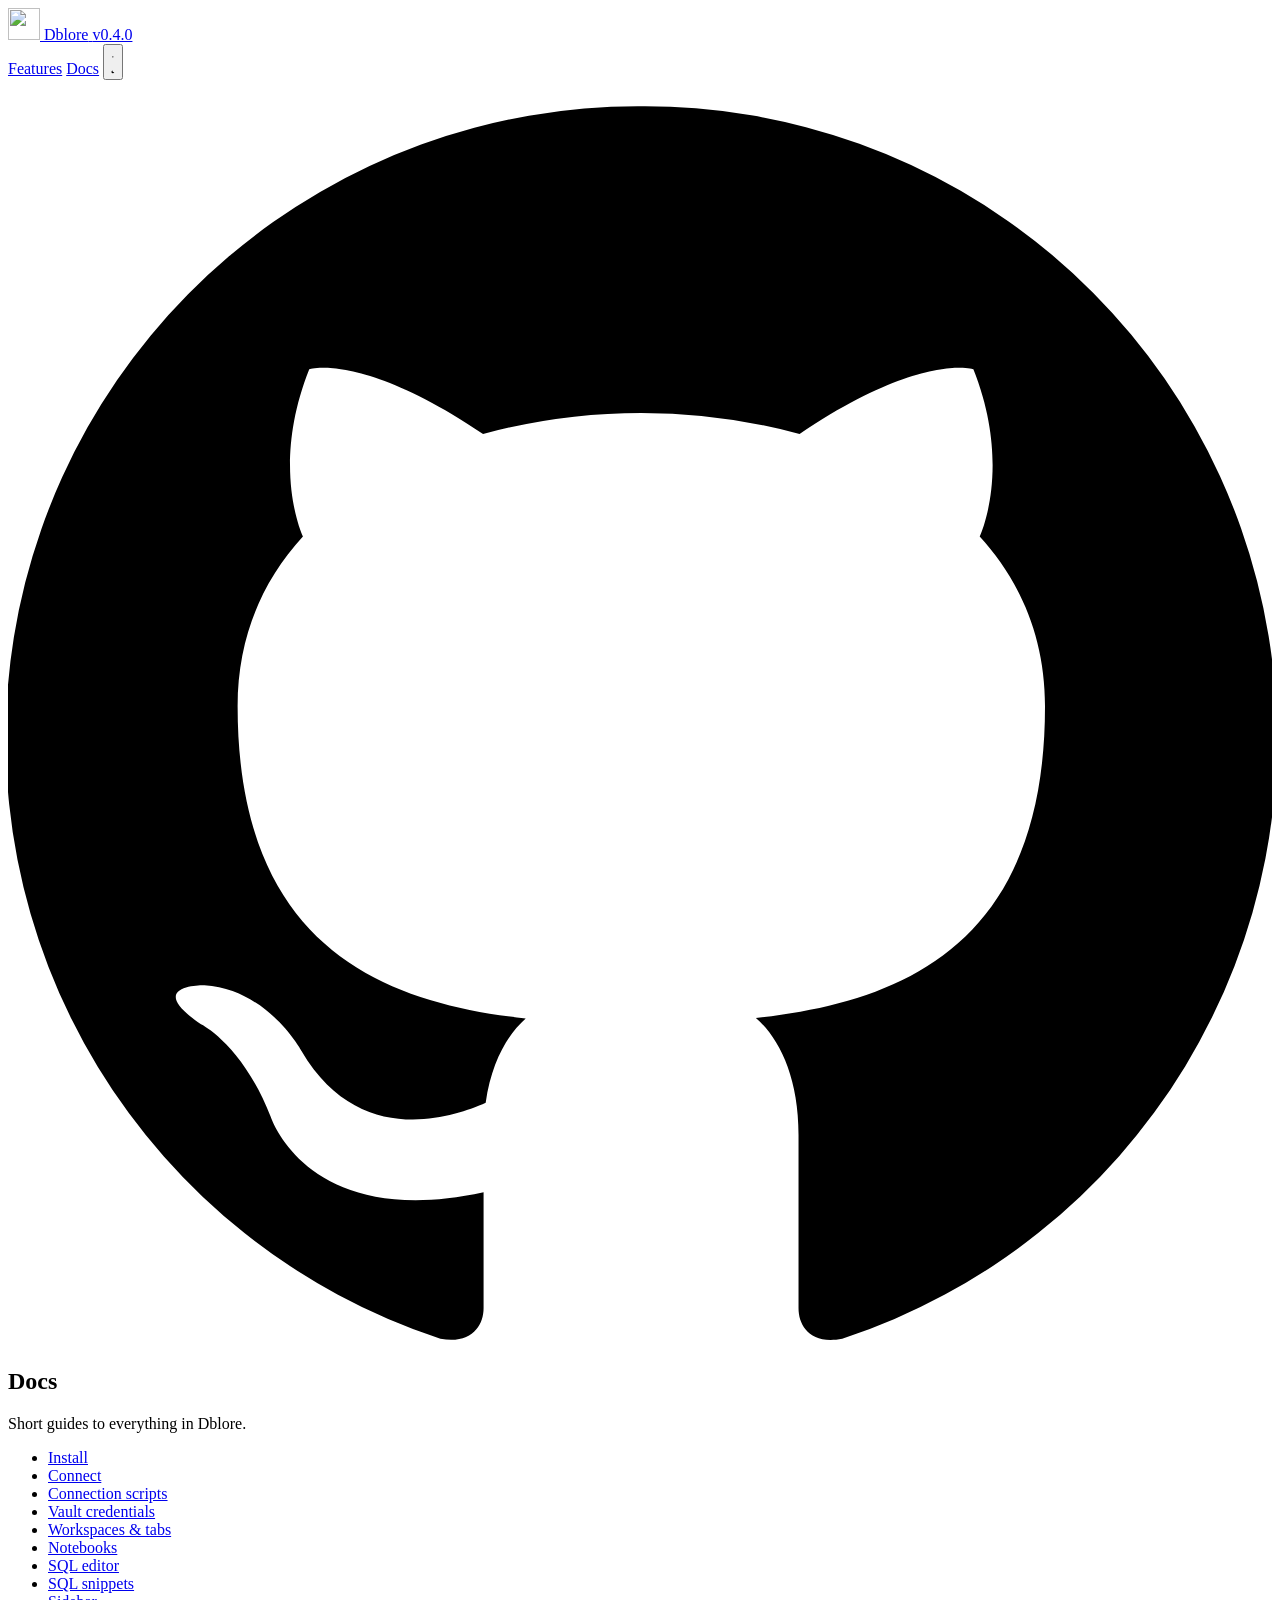
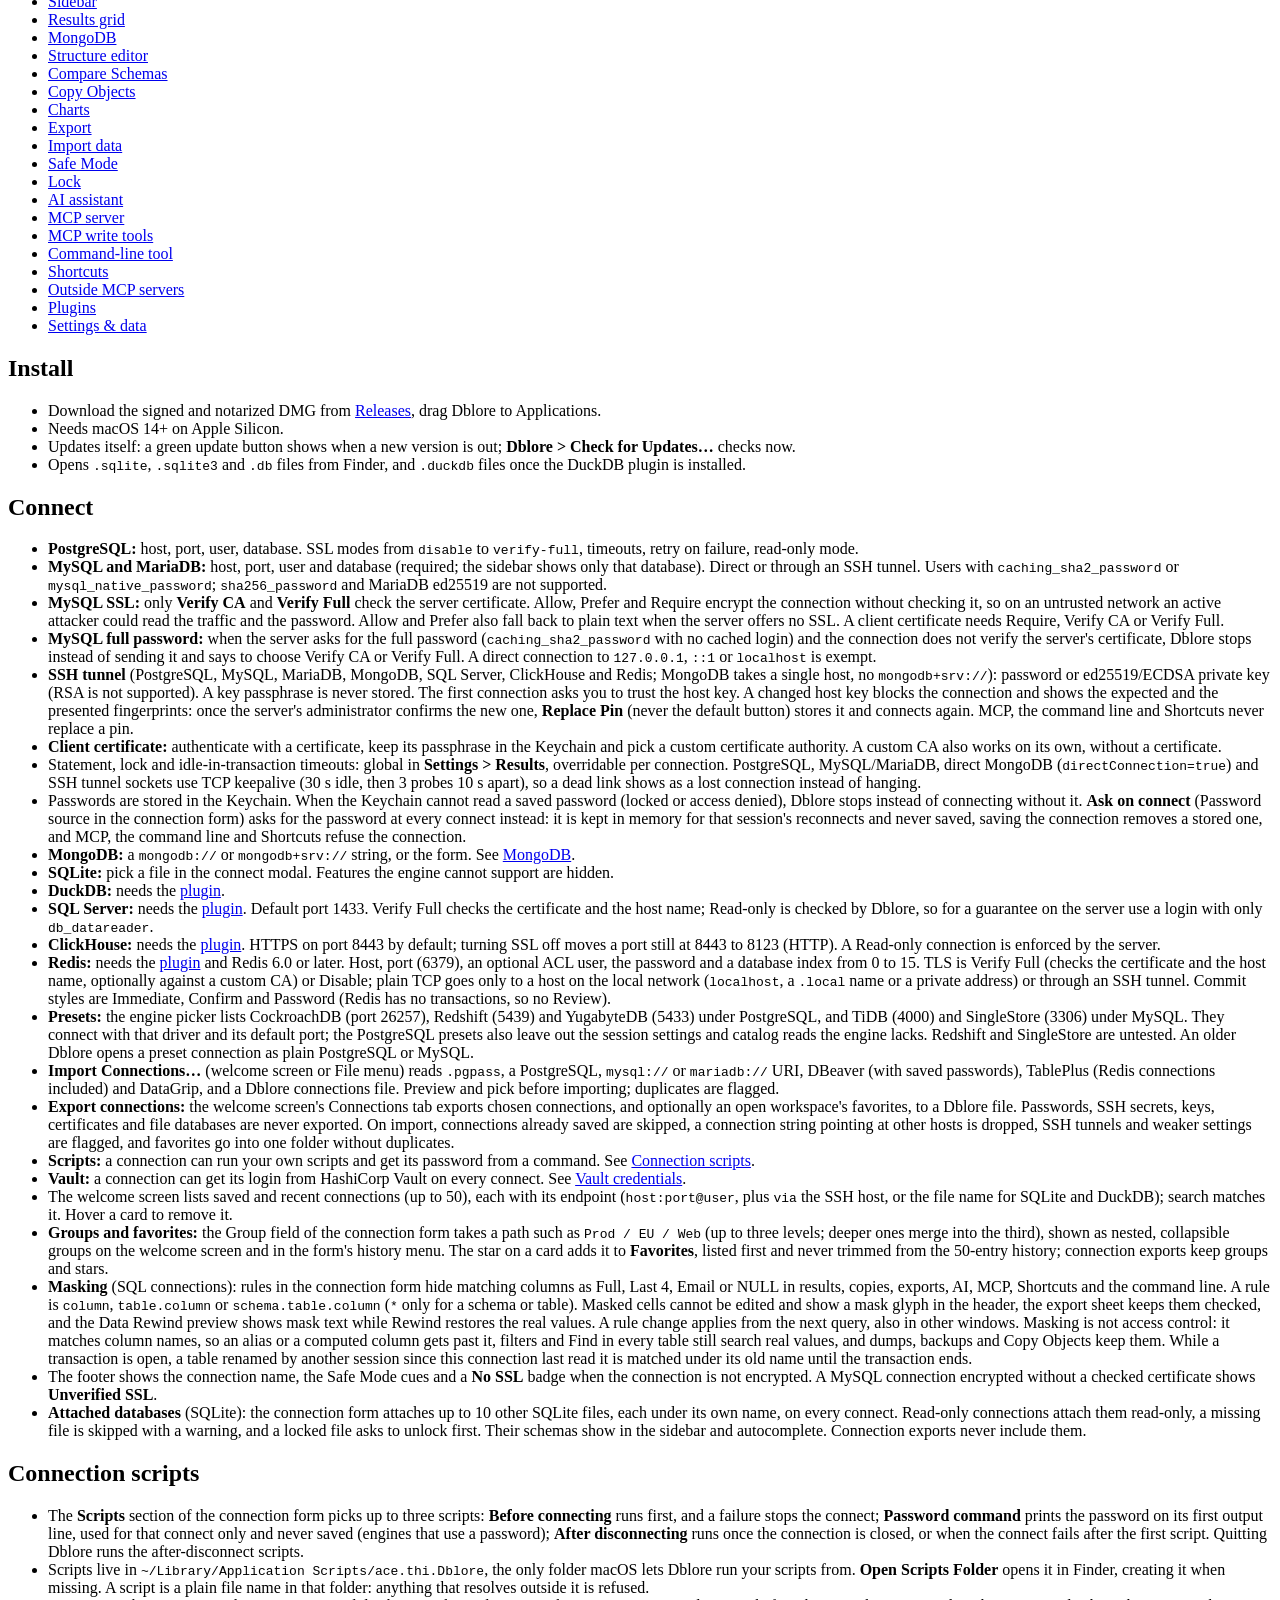
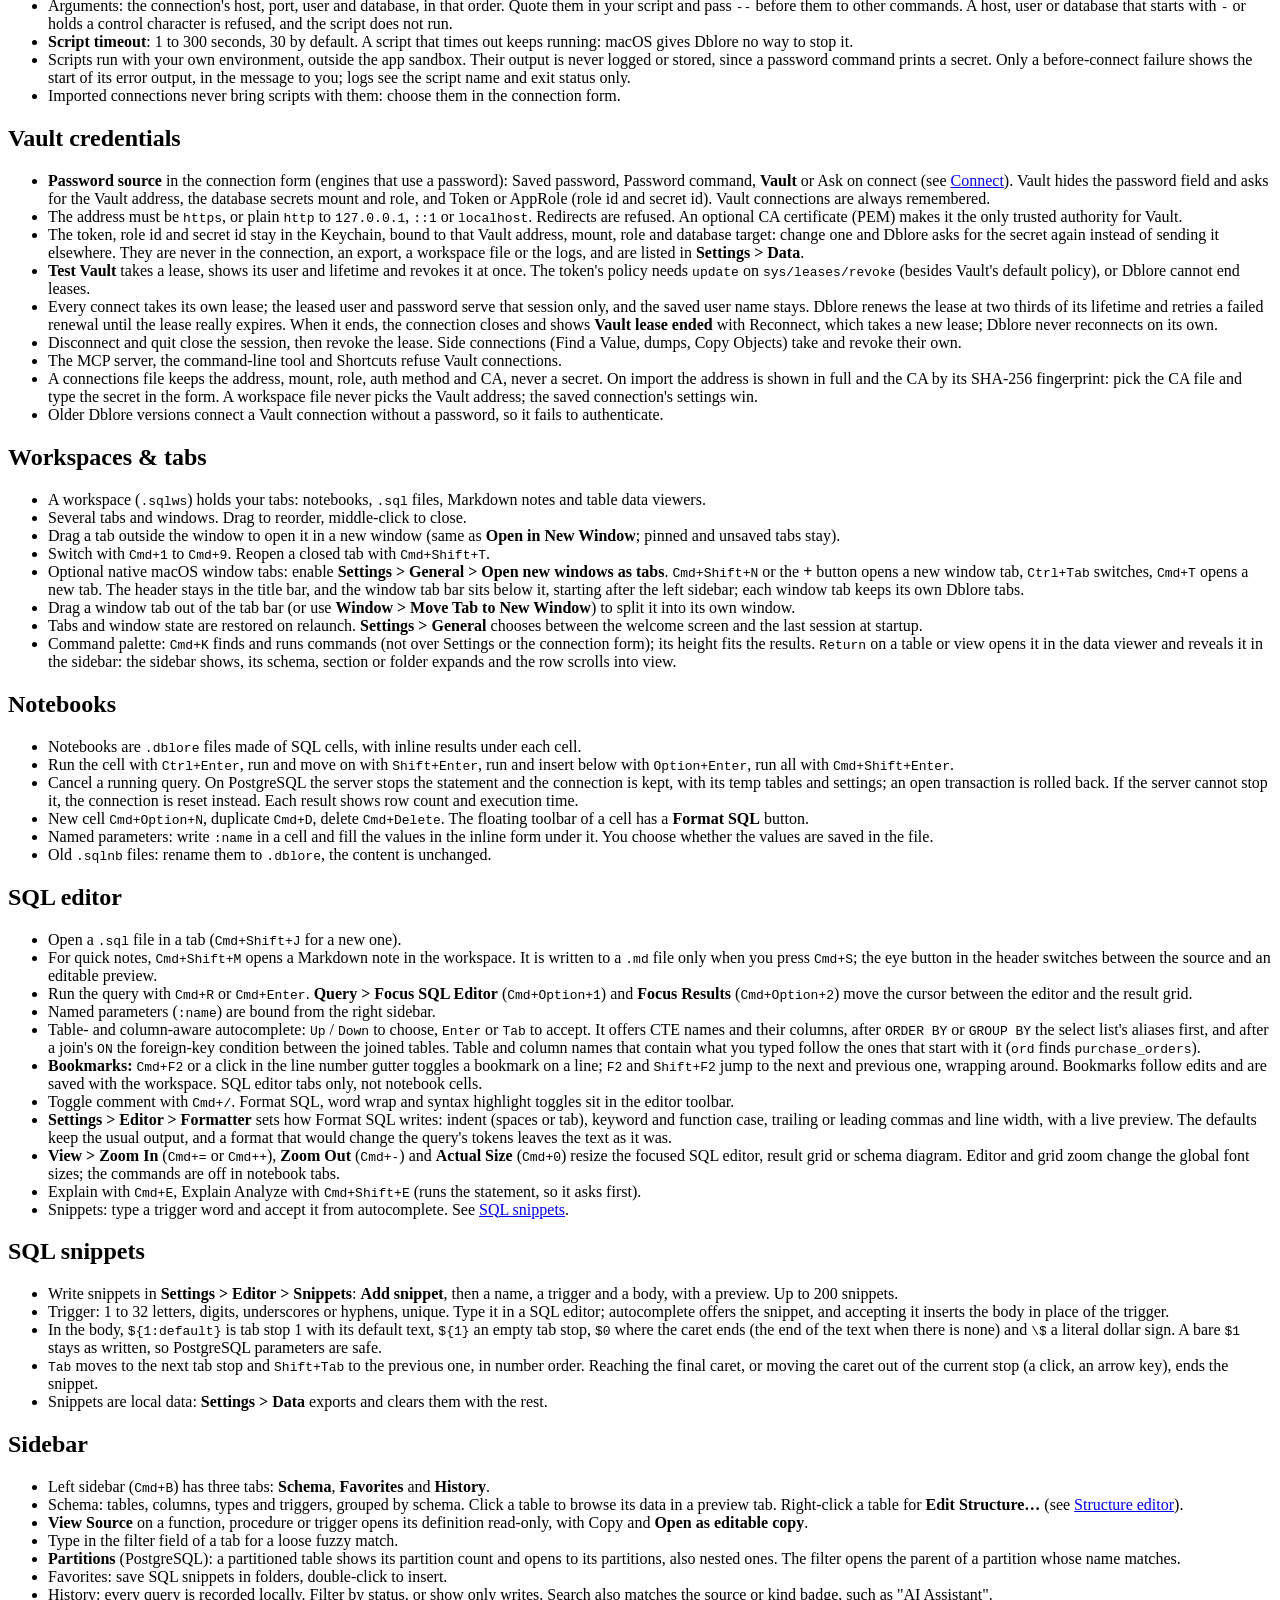
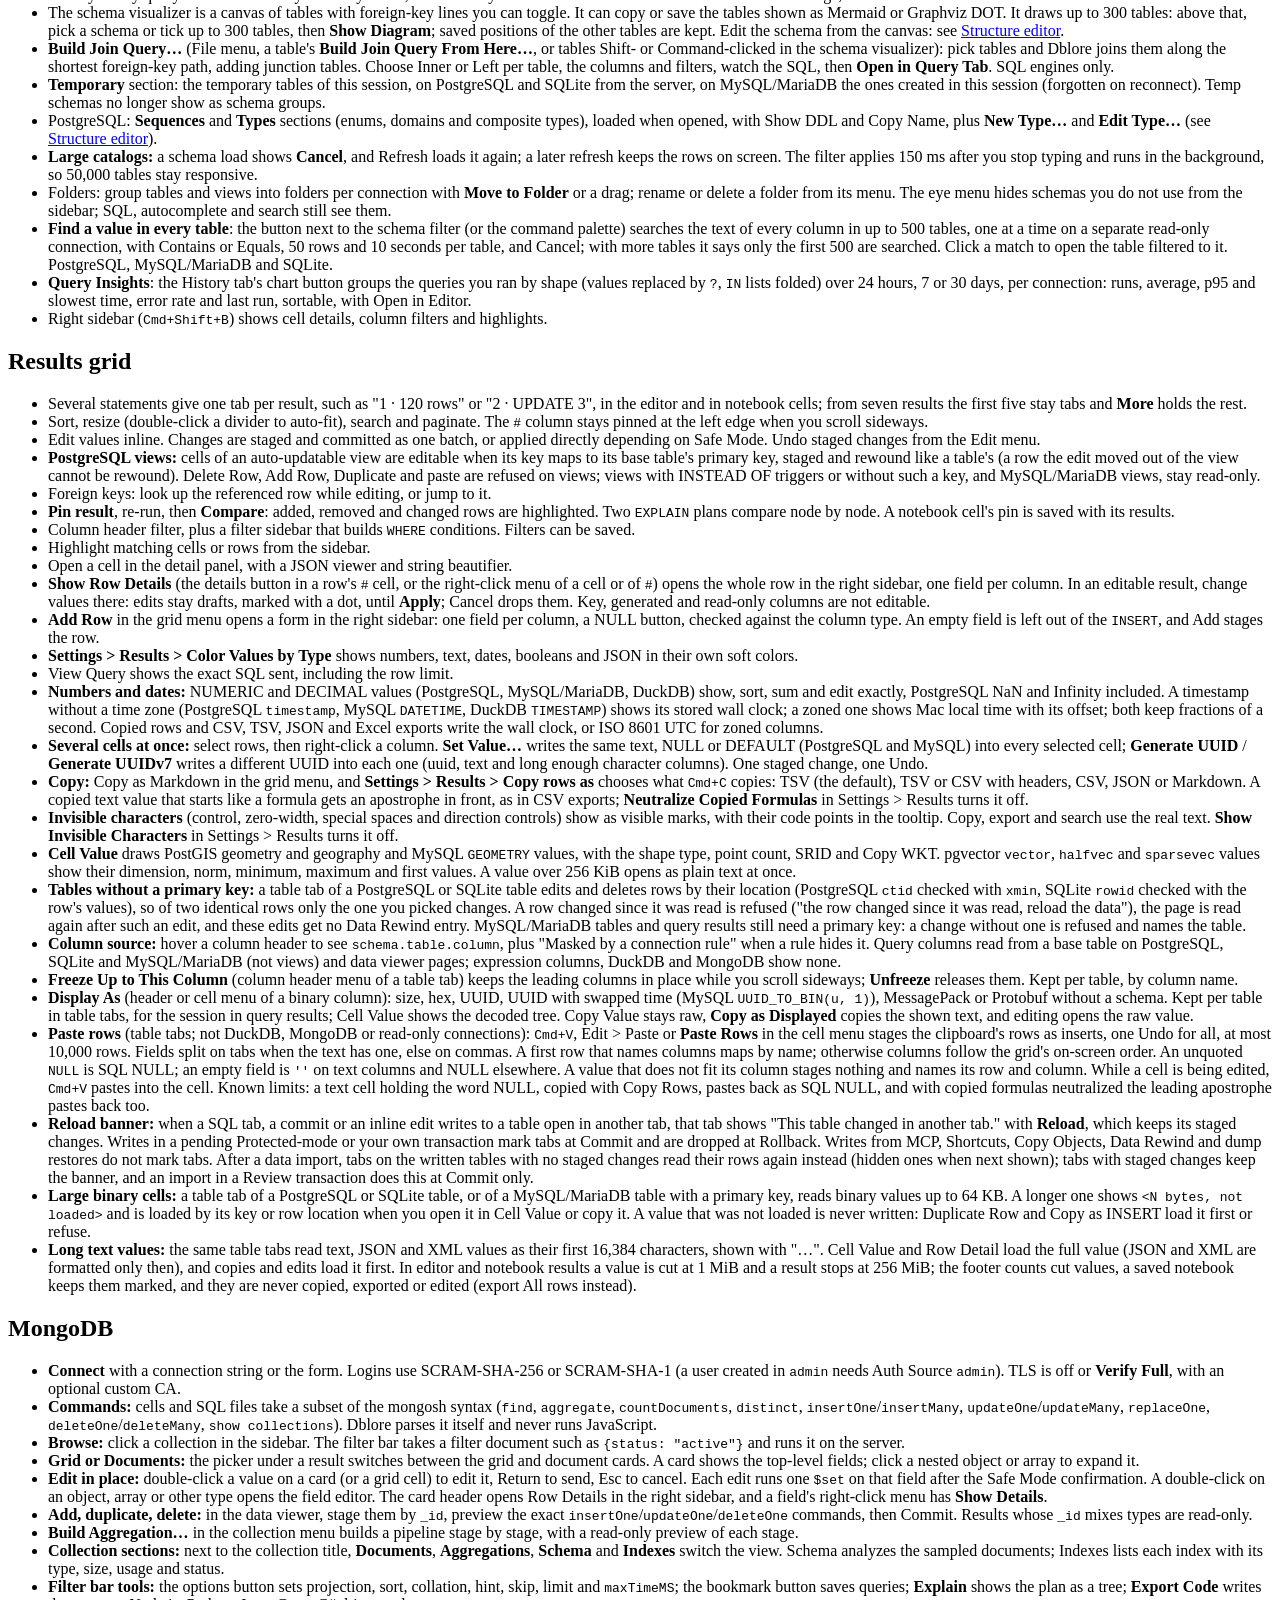
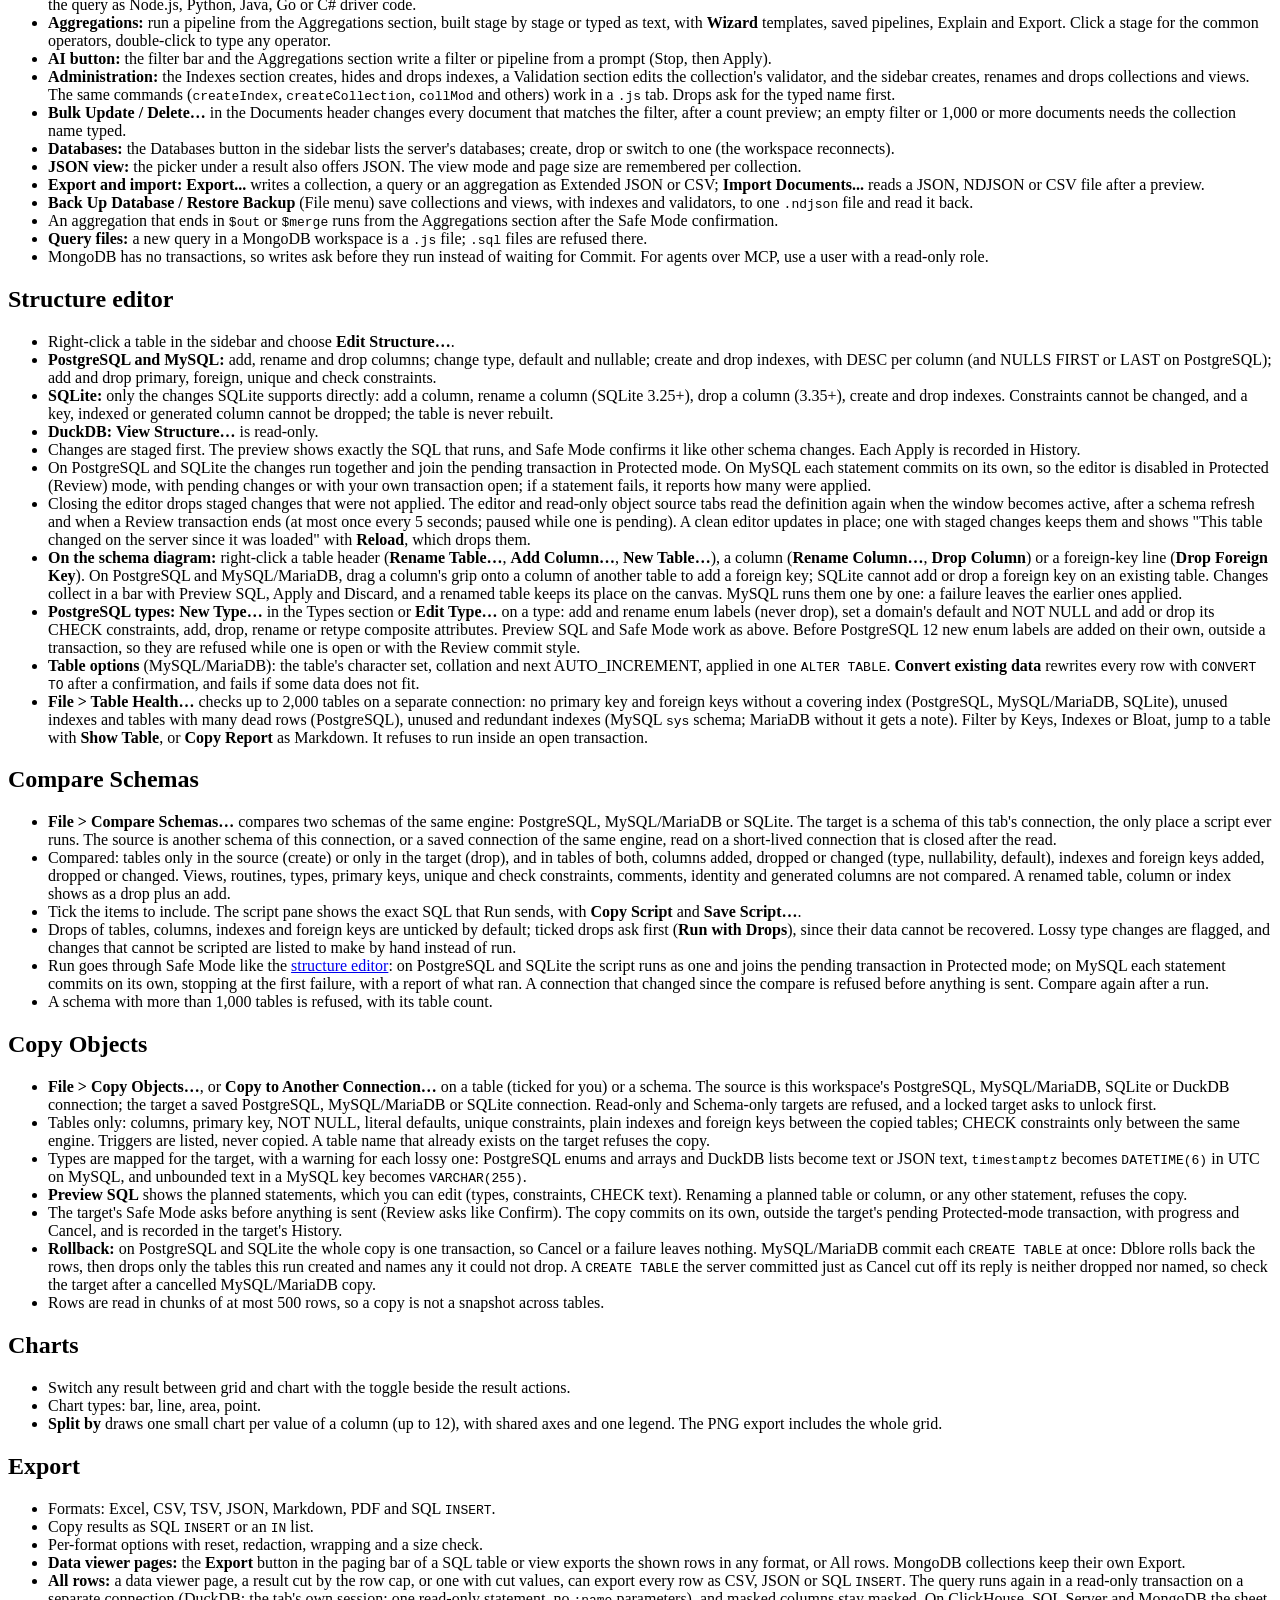
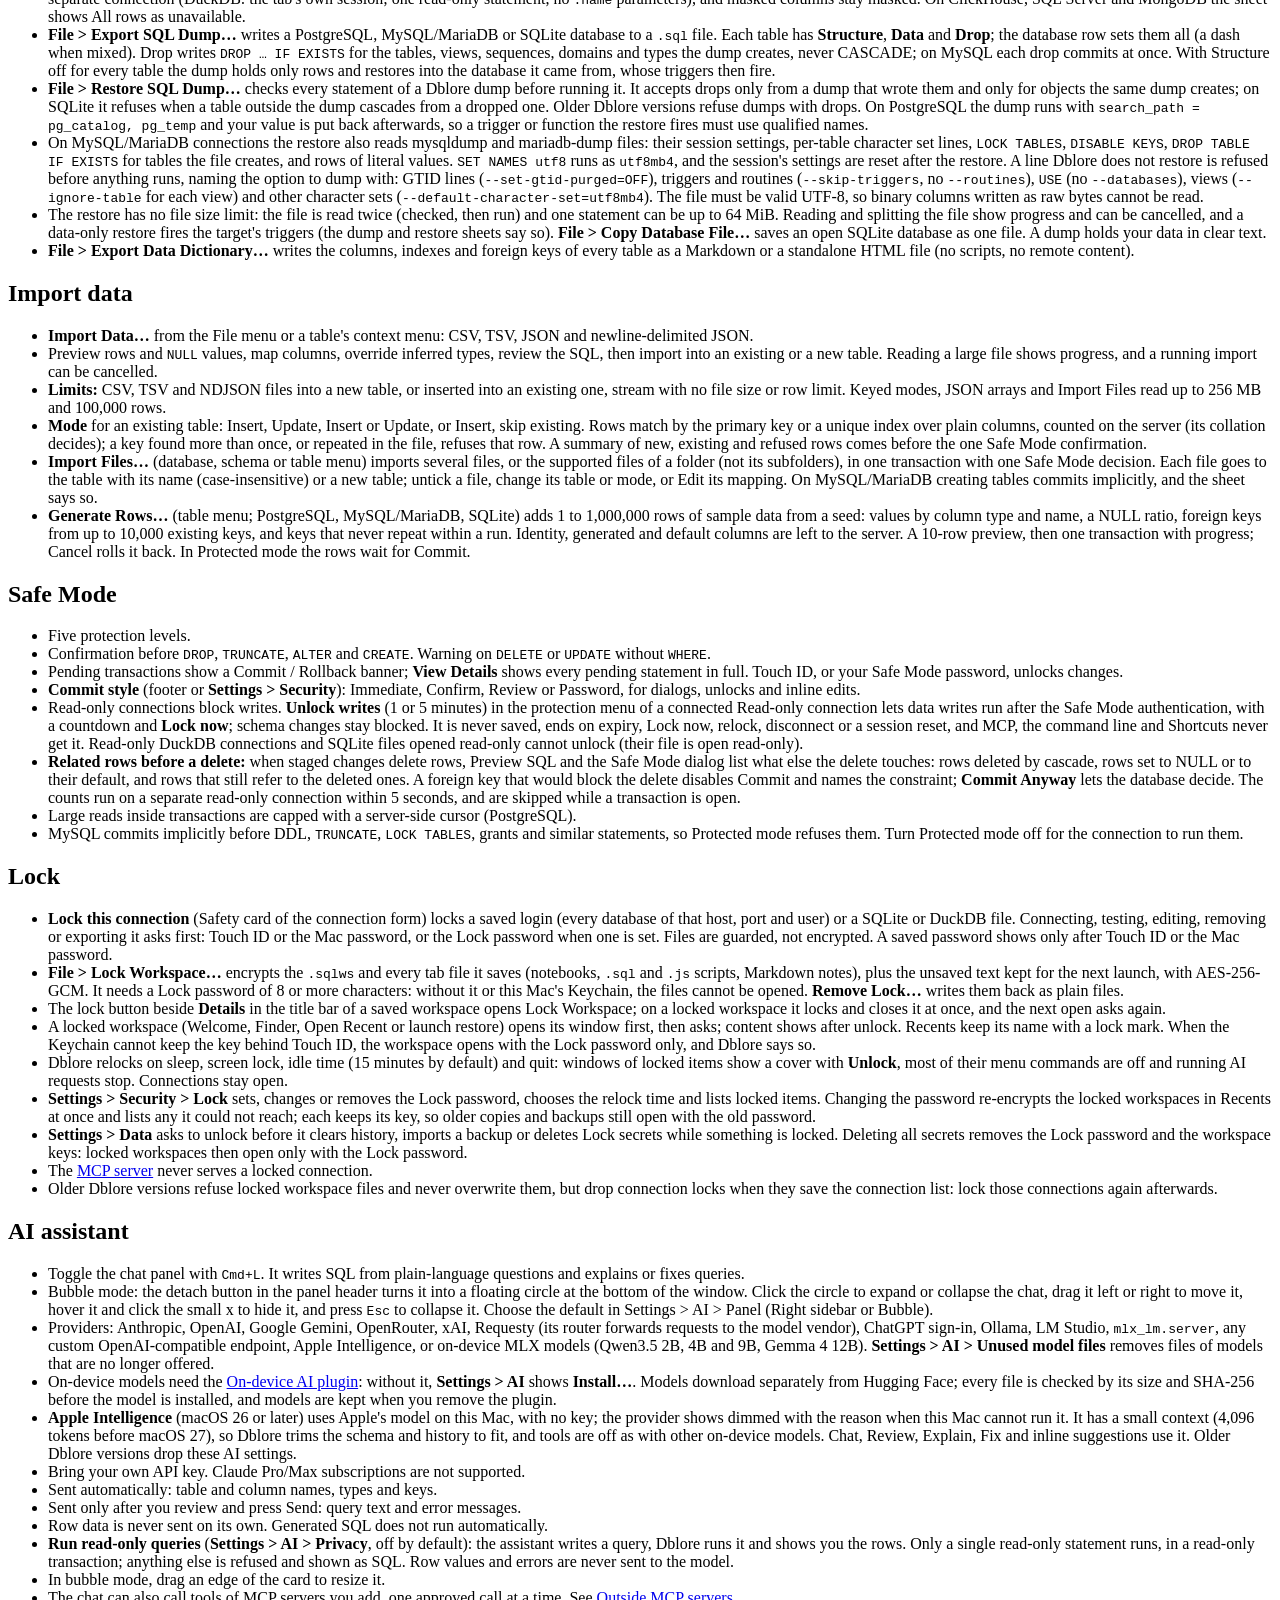
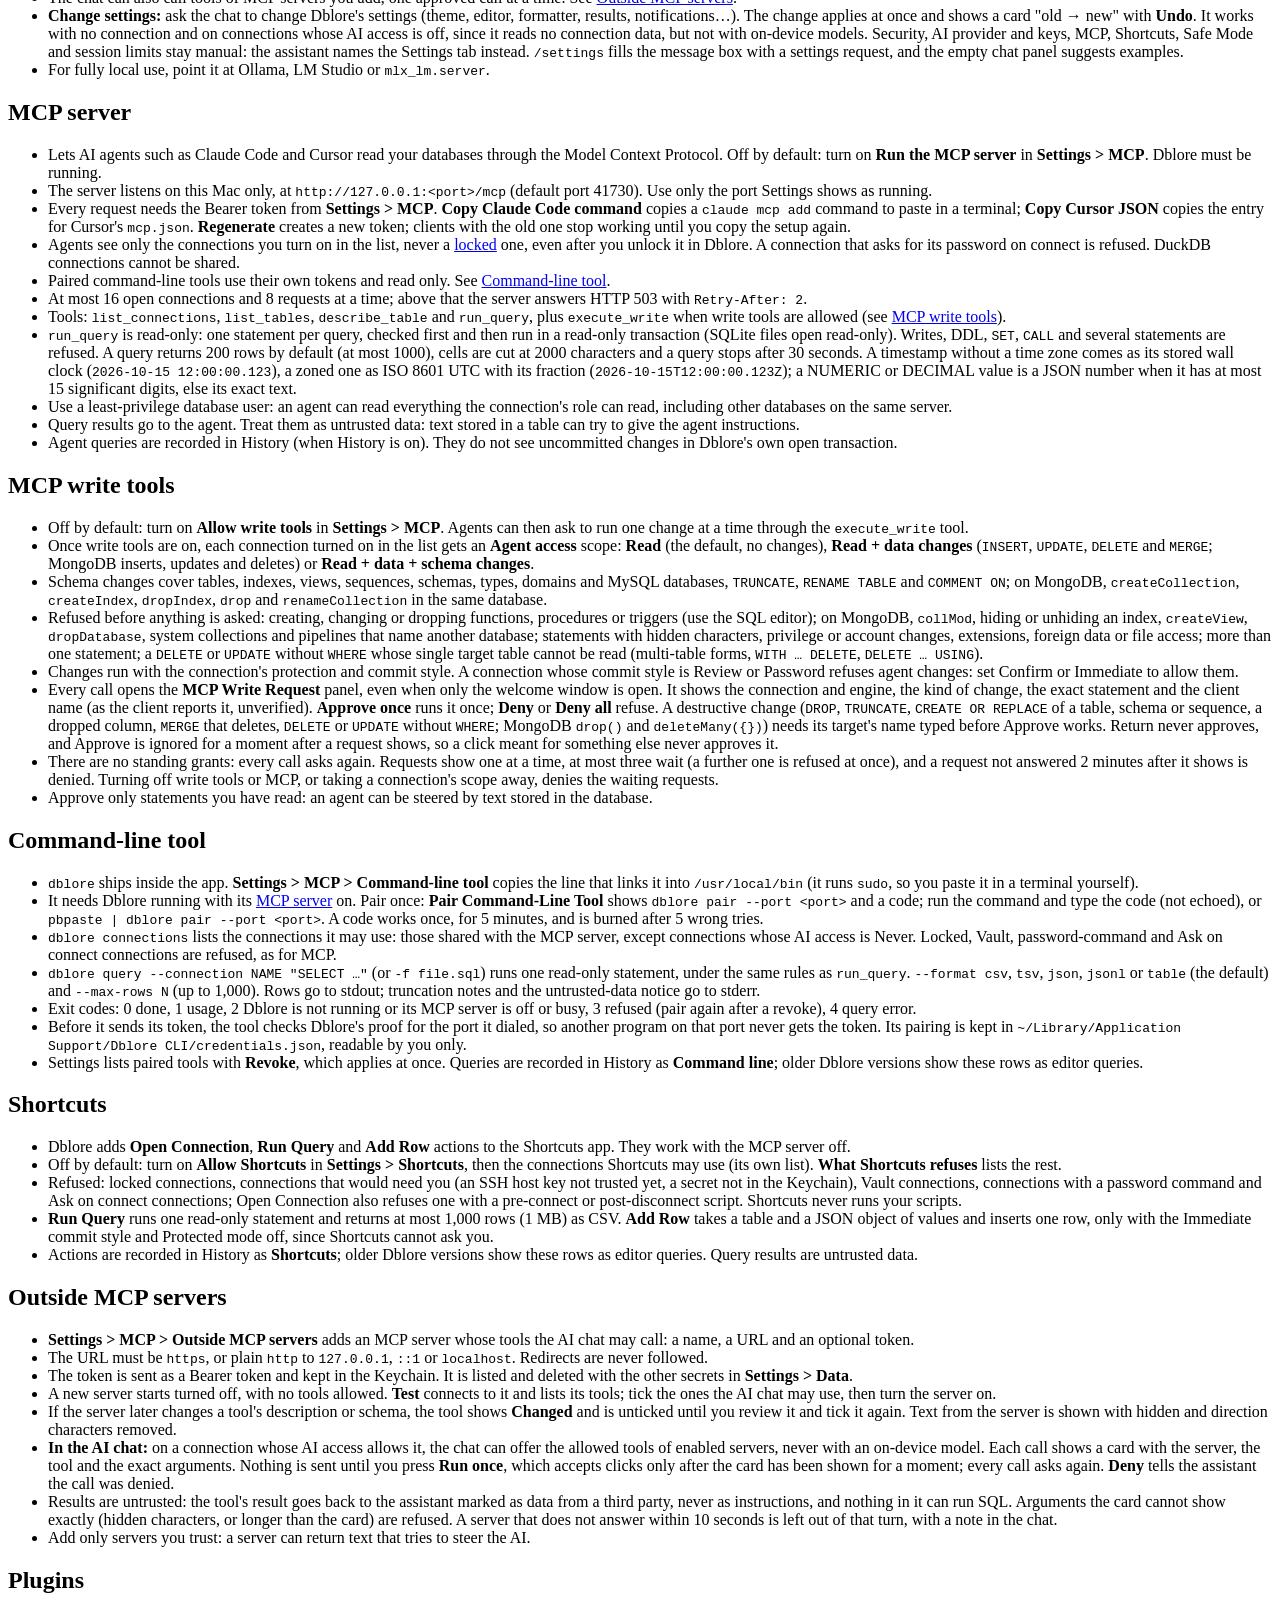
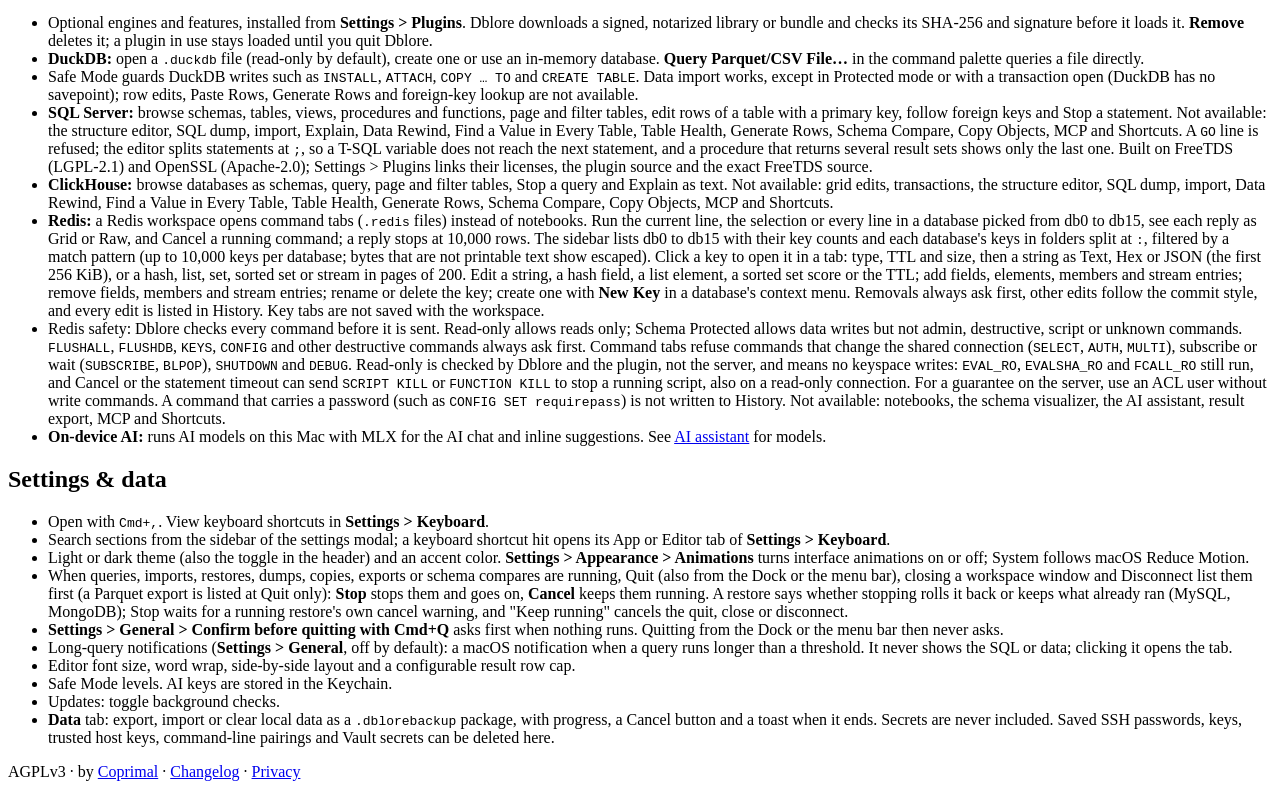
==== commit 5af92de9: "test(stability): phase 6/6 steady timing tests, docs for the stability and polish fixes" ====
--- a/website/docs.html
+++ b/website/docs.html
@@ -192,7 +192,7 @@
             <li>Optional native macOS window tabs: enable <strong>Settings &gt; General &gt; Open new windows as tabs</strong>. <kbd>Cmd+Shift+N</kbd> or the <strong>+</strong> button opens a new window tab, <kbd>Ctrl+Tab</kbd> switches, <kbd>Cmd+T</kbd> opens a new tab. The header stays in the title bar, and the window tab bar sits below it, starting after the left sidebar; each window tab keeps its own Dblore tabs.</li>
             <li>Drag a window tab out of the tab bar (or use <strong>Window &gt; Move Tab to New Window</strong>) to split it into its own window.</li>
             <li>Tabs and window state are restored on relaunch. <strong>Settings &gt; General</strong> chooses between the welcome screen and the last session at startup.</li>
-            <li>Command palette: <kbd>Cmd+K</kbd> finds and runs commands (not over Settings or the connection form).</li>
+            <li>Command palette: <kbd>Cmd+K</kbd> finds and runs commands (not over Settings or the connection form); its height fits the results. <kbd>Return</kbd> on a table or view opens it in the data viewer and reveals it in the sidebar: the sidebar shows, its schema, section or folder expands and the row scrolls into view.</li>
 </ul>
           </section>
 
@@ -373,7 +373,8 @@
             <li>Formats: Excel, CSV, TSV, JSON, Markdown, PDF and SQL <code>INSERT</code>.</li>
             <li>Copy results as SQL <code>INSERT</code> or an <code>IN</code> list.</li>
             <li>Per-format options with reset, redaction, wrapping and a size check.</li>
-            <li><strong>All rows:</strong> a result cut by the row cap, or one with cut values, can export every row as CSV, JSON or SQL <code>INSERT</code>. The query runs again in a read-only transaction on a separate connection (DuckDB: the tab's own session; one read-only statement, no <code>:name</code> parameters; not MongoDB), and masked columns stay masked.</li>
+            <li><strong>Data viewer pages:</strong> the <strong>Export</strong> button in the paging bar of a SQL table or view exports the shown rows in any format, or All rows. MongoDB collections keep their own Export.</li>
+            <li><strong>All rows:</strong> a data viewer page, a result cut by the row cap, or one with cut values, can export every row as CSV, JSON or SQL <code>INSERT</code>. The query runs again in a read-only transaction on a separate connection (DuckDB: the tab's own session; one read-only statement, no <code>:name</code> parameters), and masked columns stay masked. On ClickHouse, SQL Server and MongoDB the sheet shows All rows as unavailable.</li>
             <li><strong>File &gt; Export SQL Dump…</strong> writes a PostgreSQL, MySQL/MariaDB or SQLite database to a <code>.sql</code> file. Each table has <strong>Structure</strong>, <strong>Data</strong> and <strong>Drop</strong>; the database row sets them all (a dash when mixed). Drop writes <code>DROP … IF EXISTS</code> for the tables, views, sequences, domains and types the dump creates, never CASCADE; on MySQL each drop commits at once. With Structure off for every table the dump holds only rows and restores into the database it came from, whose triggers then fire.</li>
             <li><strong>File &gt; Restore SQL Dump…</strong> checks every statement of a Dblore dump before running it. It accepts drops only from a dump that wrote them and only for objects the same dump creates; on SQLite it refuses when a table outside the dump cascades from a dropped one. Older Dblore versions refuse dumps with drops. On PostgreSQL the dump runs with <code>search_path = pg_catalog, pg_temp</code> and your value is put back afterwards, so a trigger or function the restore fires must use qualified names.</li>
             <li>On MySQL/MariaDB connections the restore also reads mysqldump and mariadb-dump files: their session settings, per-table character set lines, <code>LOCK TABLES</code>, <code>DISABLE KEYS</code>, <code>DROP TABLE IF EXISTS</code> for tables the file creates, and rows of literal values. <code>SET NAMES utf8</code> runs as <code>utf8mb4</code>, and the session's settings are reset after the restore. A line Dblore does not restore is refused before anything runs, naming the option to dump with: GTID lines (<code>--set-gtid-purged=OFF</code>), triggers and routines (<code>--skip-triggers</code>, no <code>--routines</code>), <code>USE</code> (no <code>--databases</code>), views (<code>--ignore-table</code> for each view) and other character sets (<code>--default-character-set=utf8mb4</code>). The file must be valid UTF-8, so binary columns written as raw bytes cannot be read.</li>
@@ -530,7 +531,7 @@
             <h2>Settings &amp; data</h2>
 <ul class="list">
             <li>Open with <kbd>Cmd+,</kbd>. View keyboard shortcuts in <strong>Settings &gt; Keyboard</strong>.</li>
-            <li>Search sections from the sidebar of the settings modal.</li>
+            <li>Search sections from the sidebar of the settings modal; a keyboard shortcut hit opens its App or Editor tab of <strong>Settings &gt; Keyboard</strong>.</li>
             <li>Light or dark theme (also the toggle in the header) and an accent color. <strong>Settings &gt; Appearance &gt; Animations</strong> turns interface animations on or off; System follows macOS Reduce Motion.</li>
             <li>When queries, imports, restores, dumps, copies, exports or schema compares are running, Quit (also from the Dock or the menu bar), closing a workspace window and Disconnect list them first (a Parquet export is listed at Quit only): <strong>Stop</strong> stops them and goes on, <strong>Cancel</strong> keeps them running. A restore says whether stopping rolls it back or keeps what already ran (MySQL, MongoDB); Stop waits for a running restore's own cancel warning, and "Keep running" cancels the quit, close or disconnect.</li>
             <li><strong>Settings &gt; General &gt; Confirm before quitting with Cmd+Q</strong> asks first when nothing runs. Quitting from the Dock or the menu bar then never asks.</li>
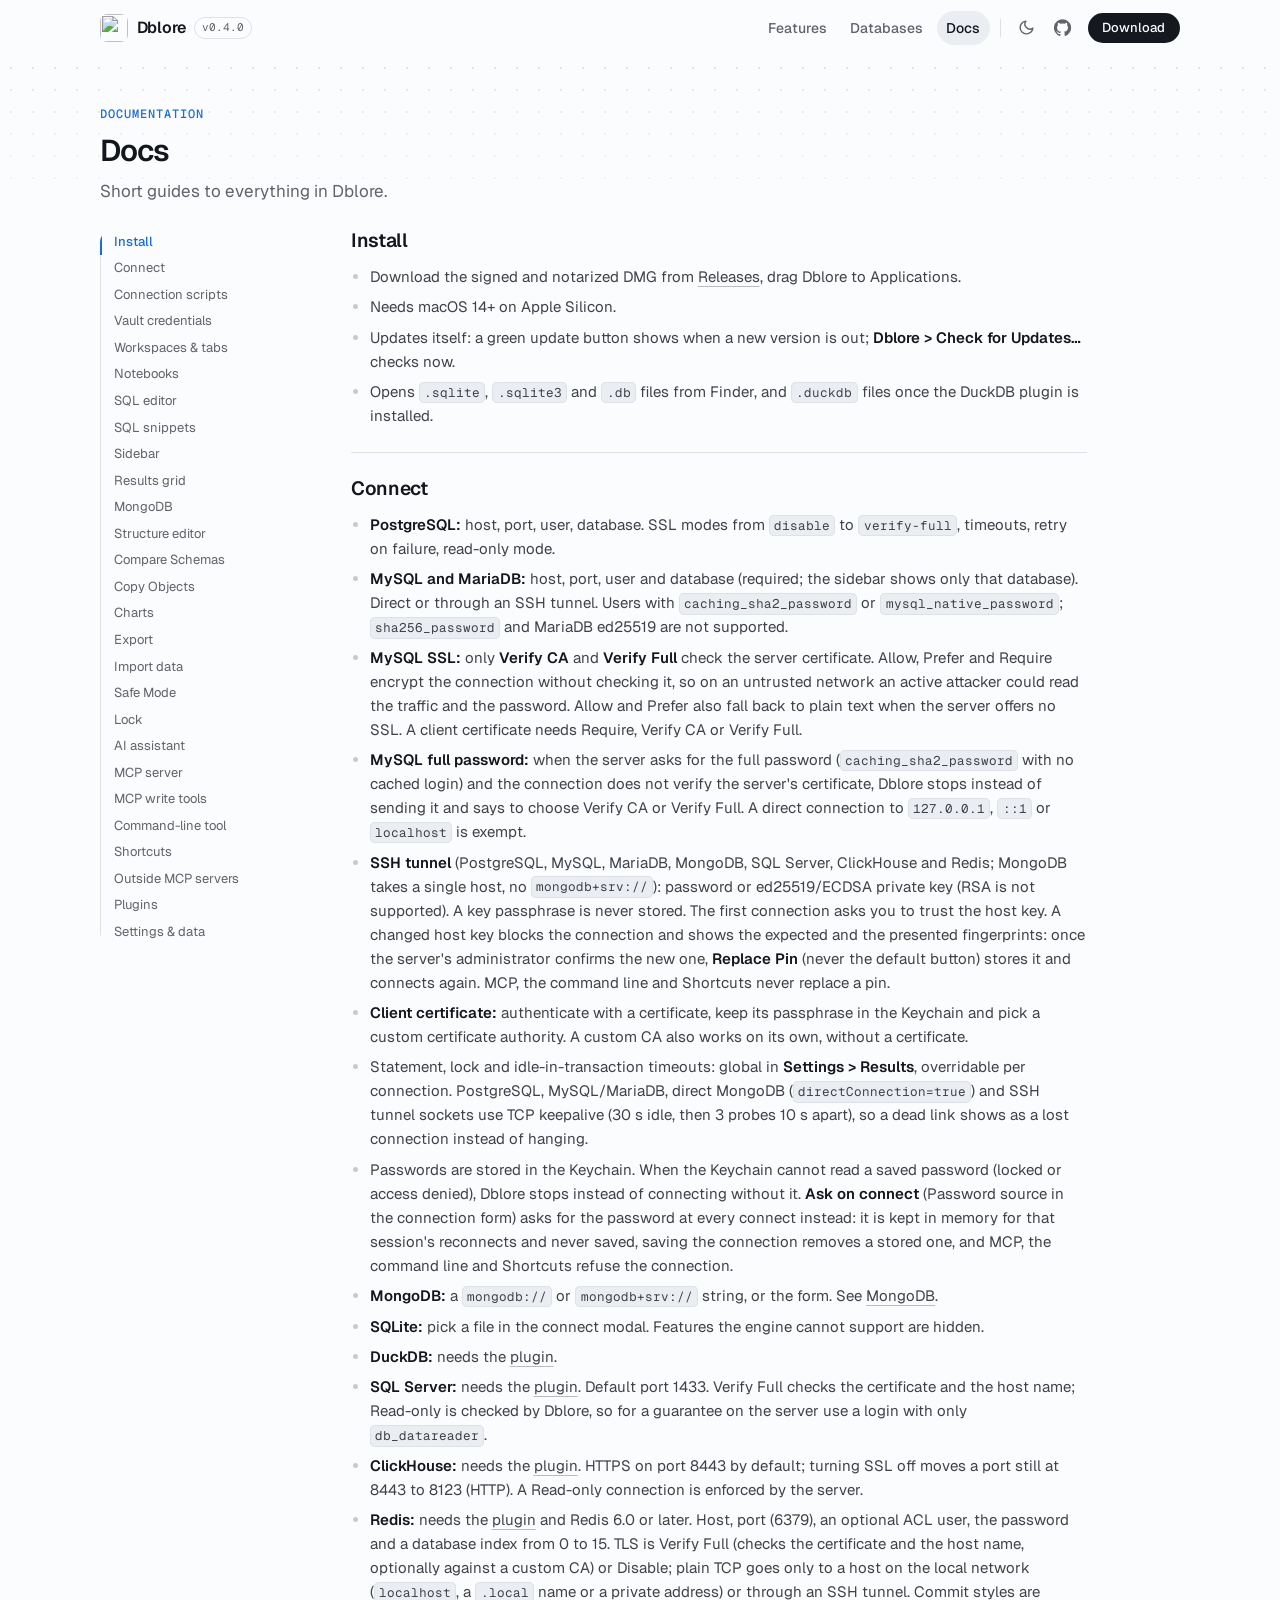
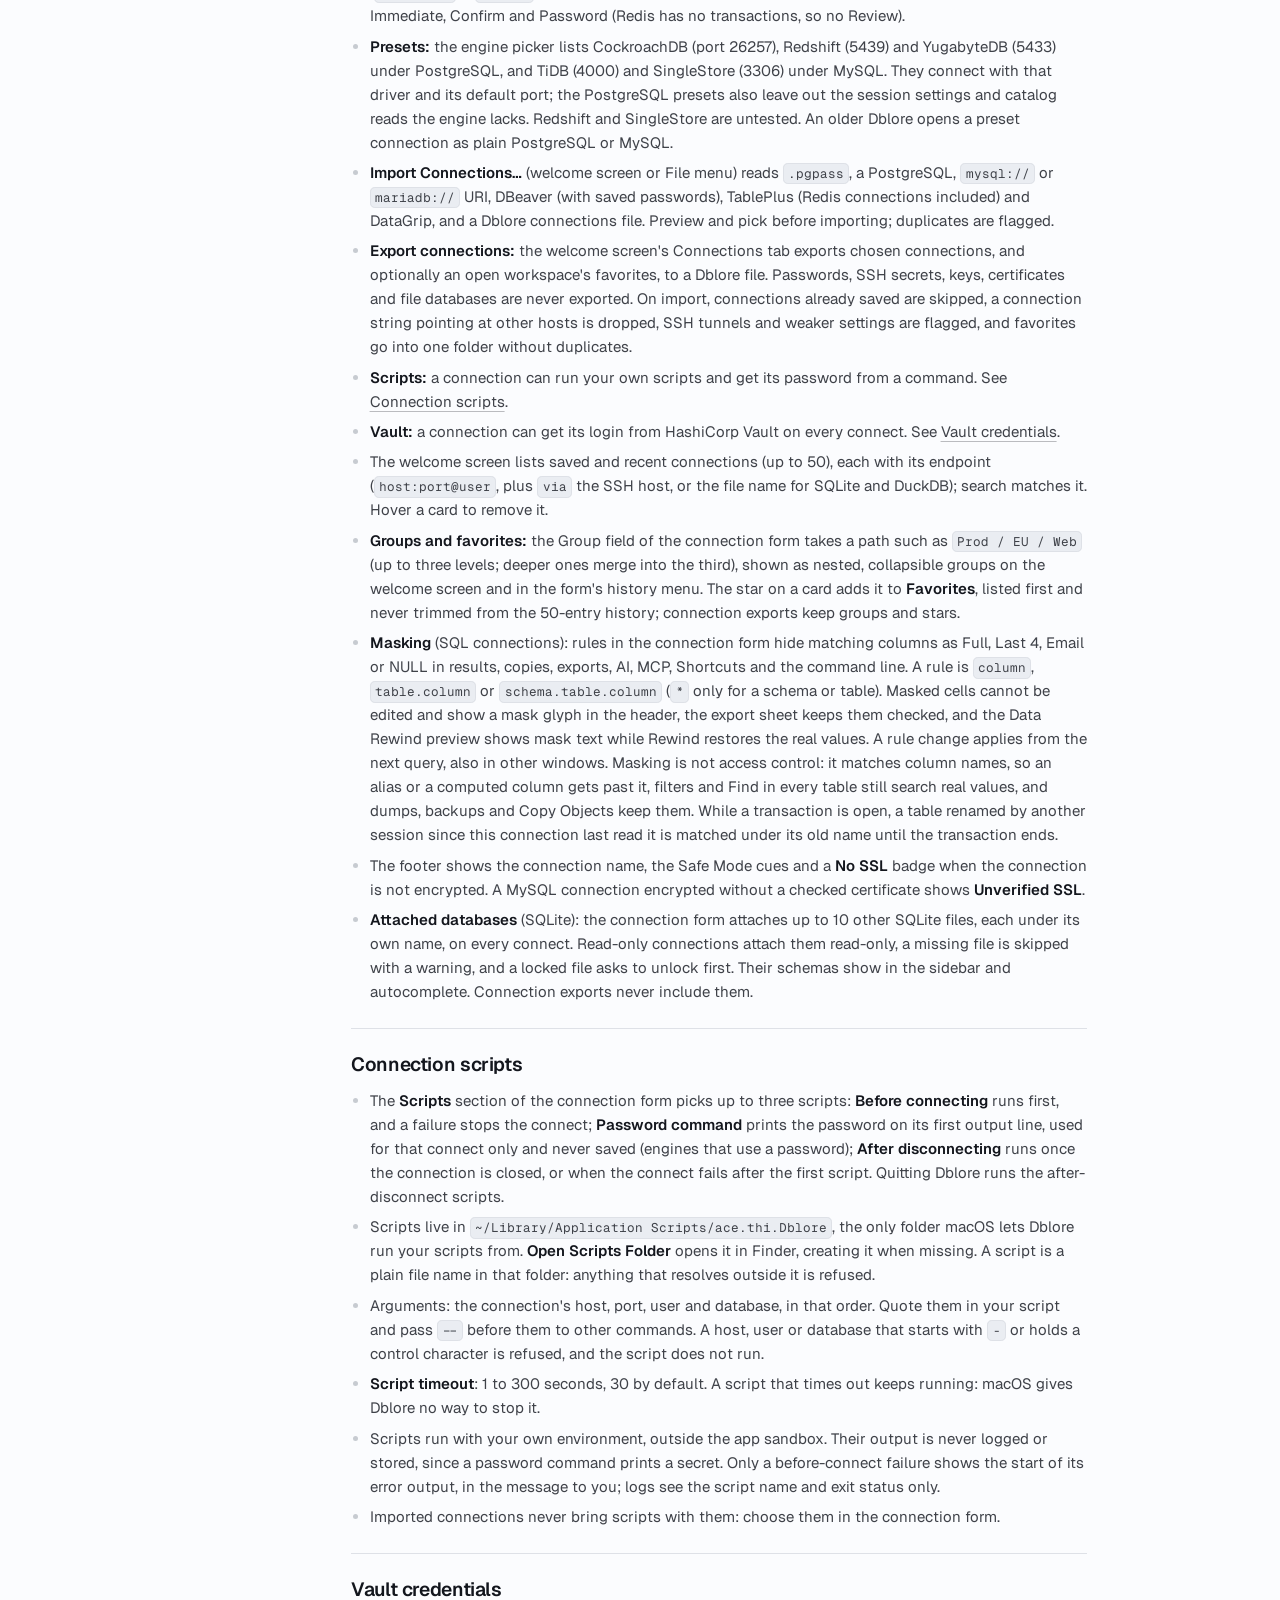
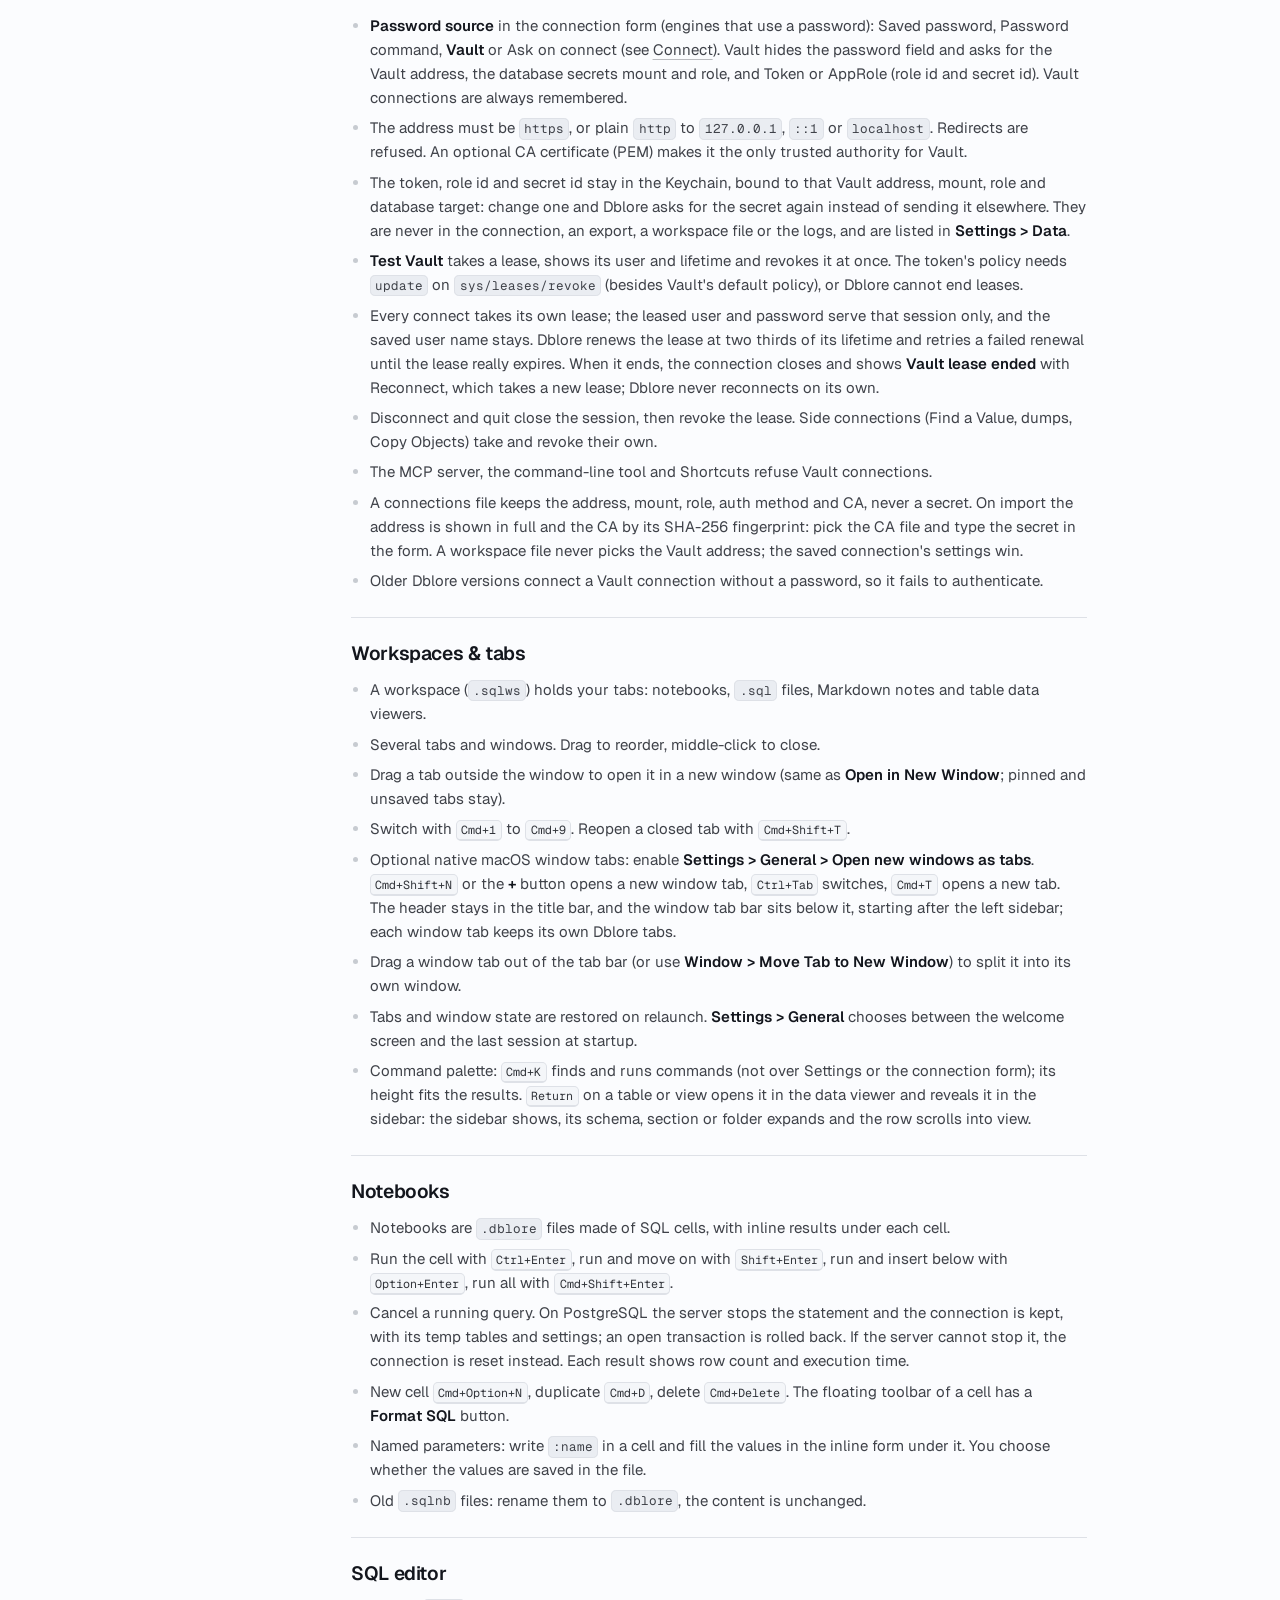
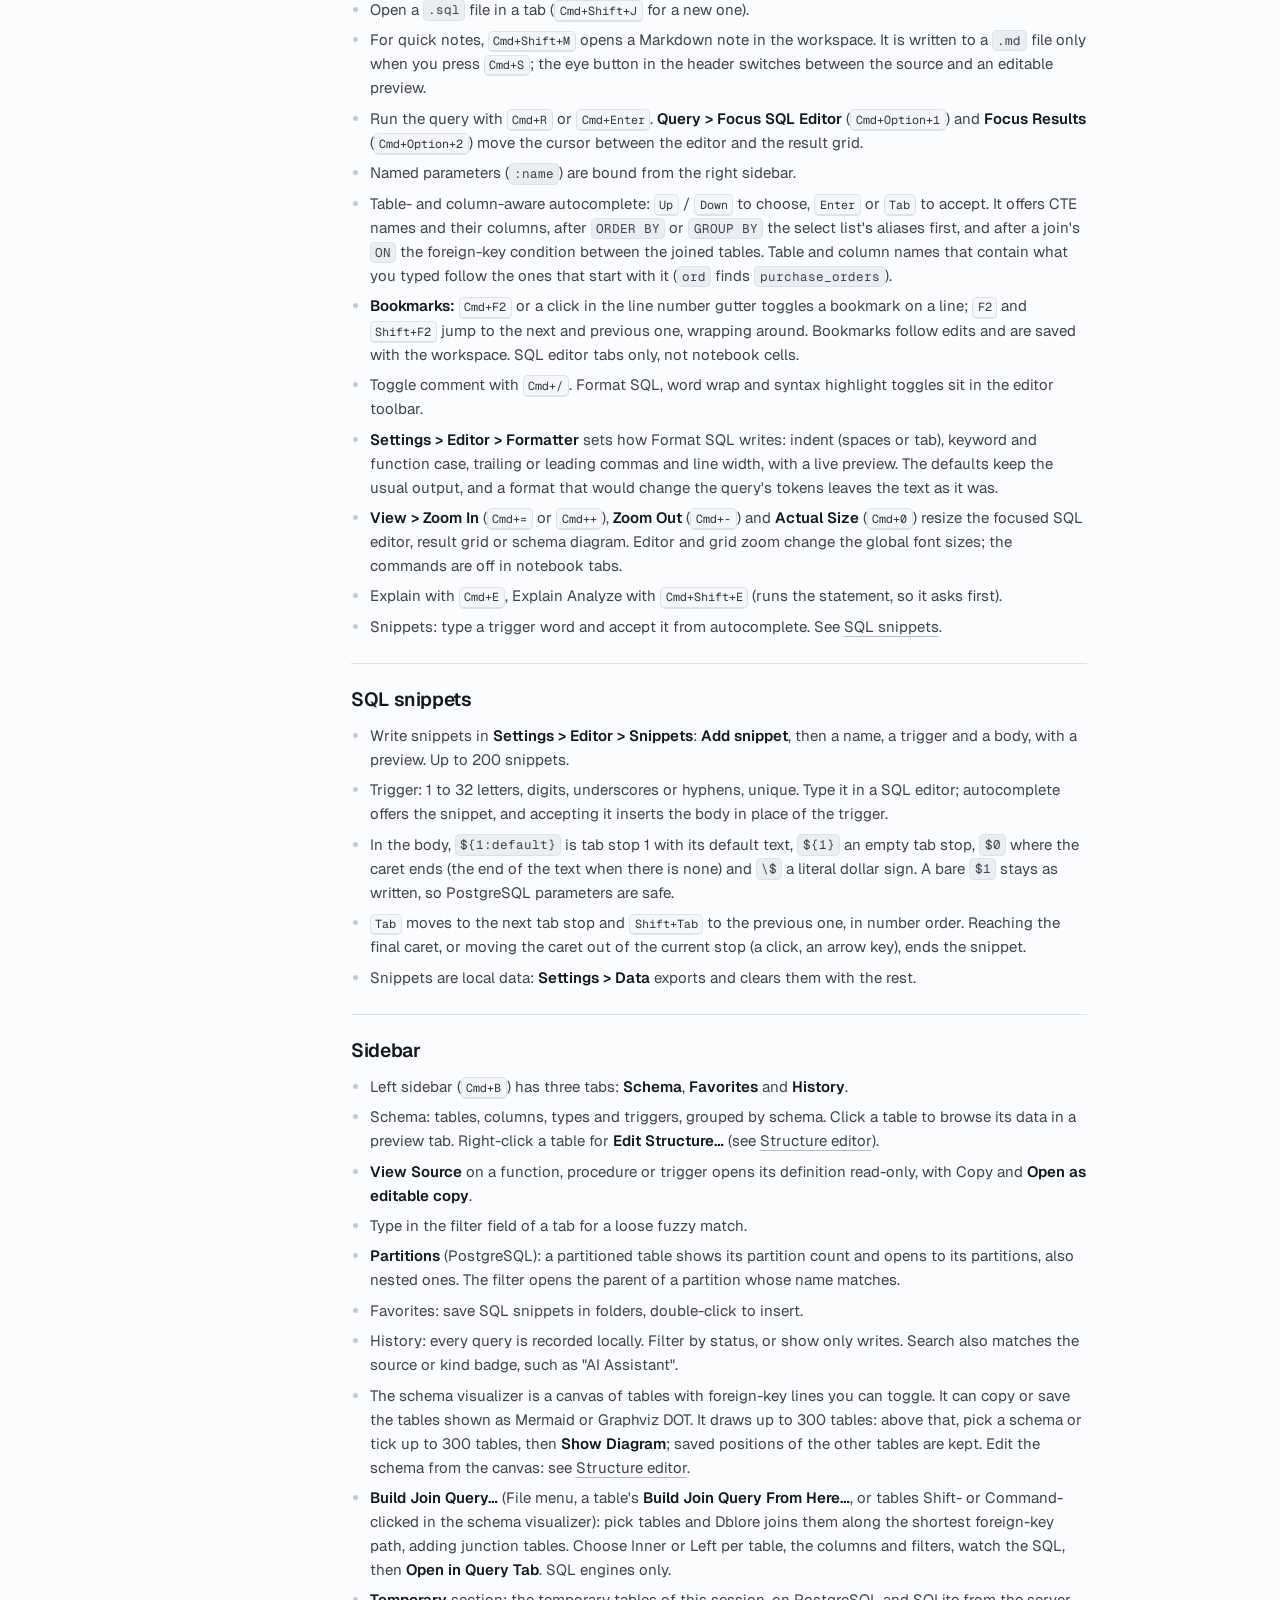
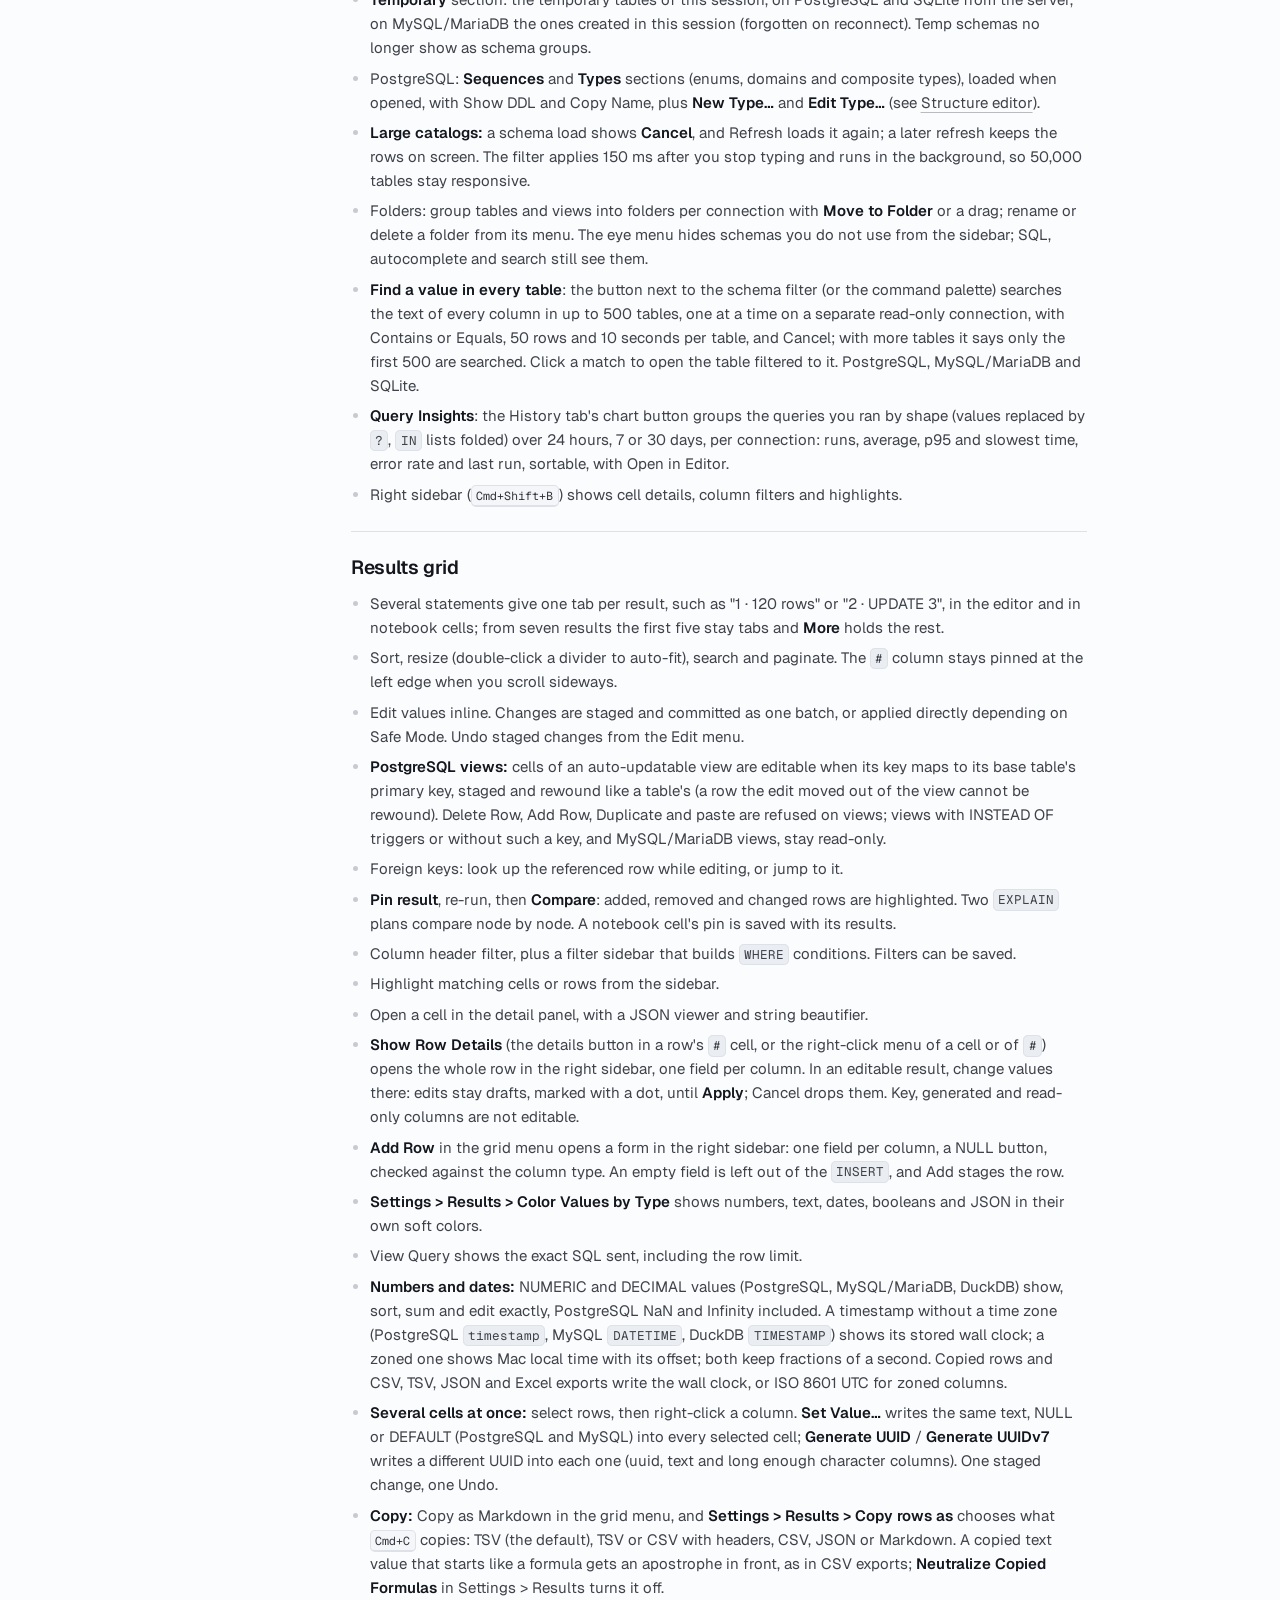
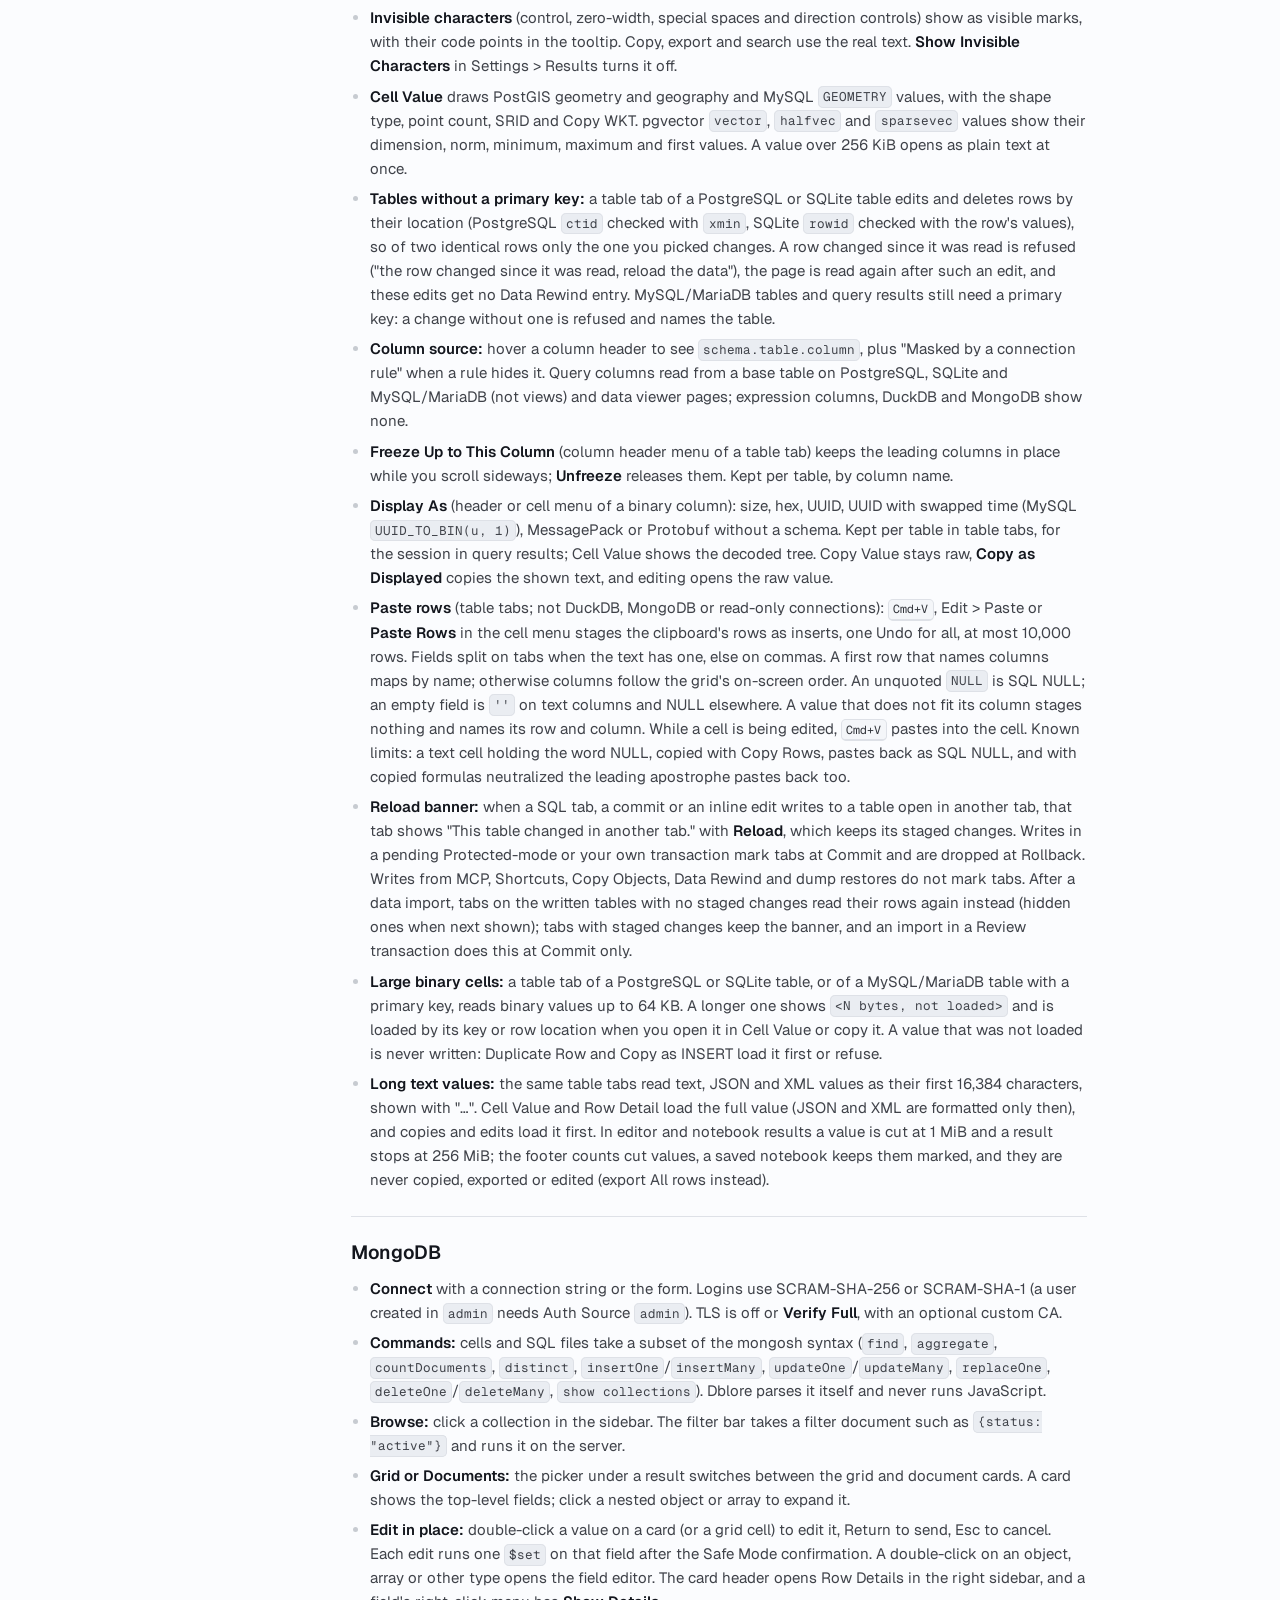
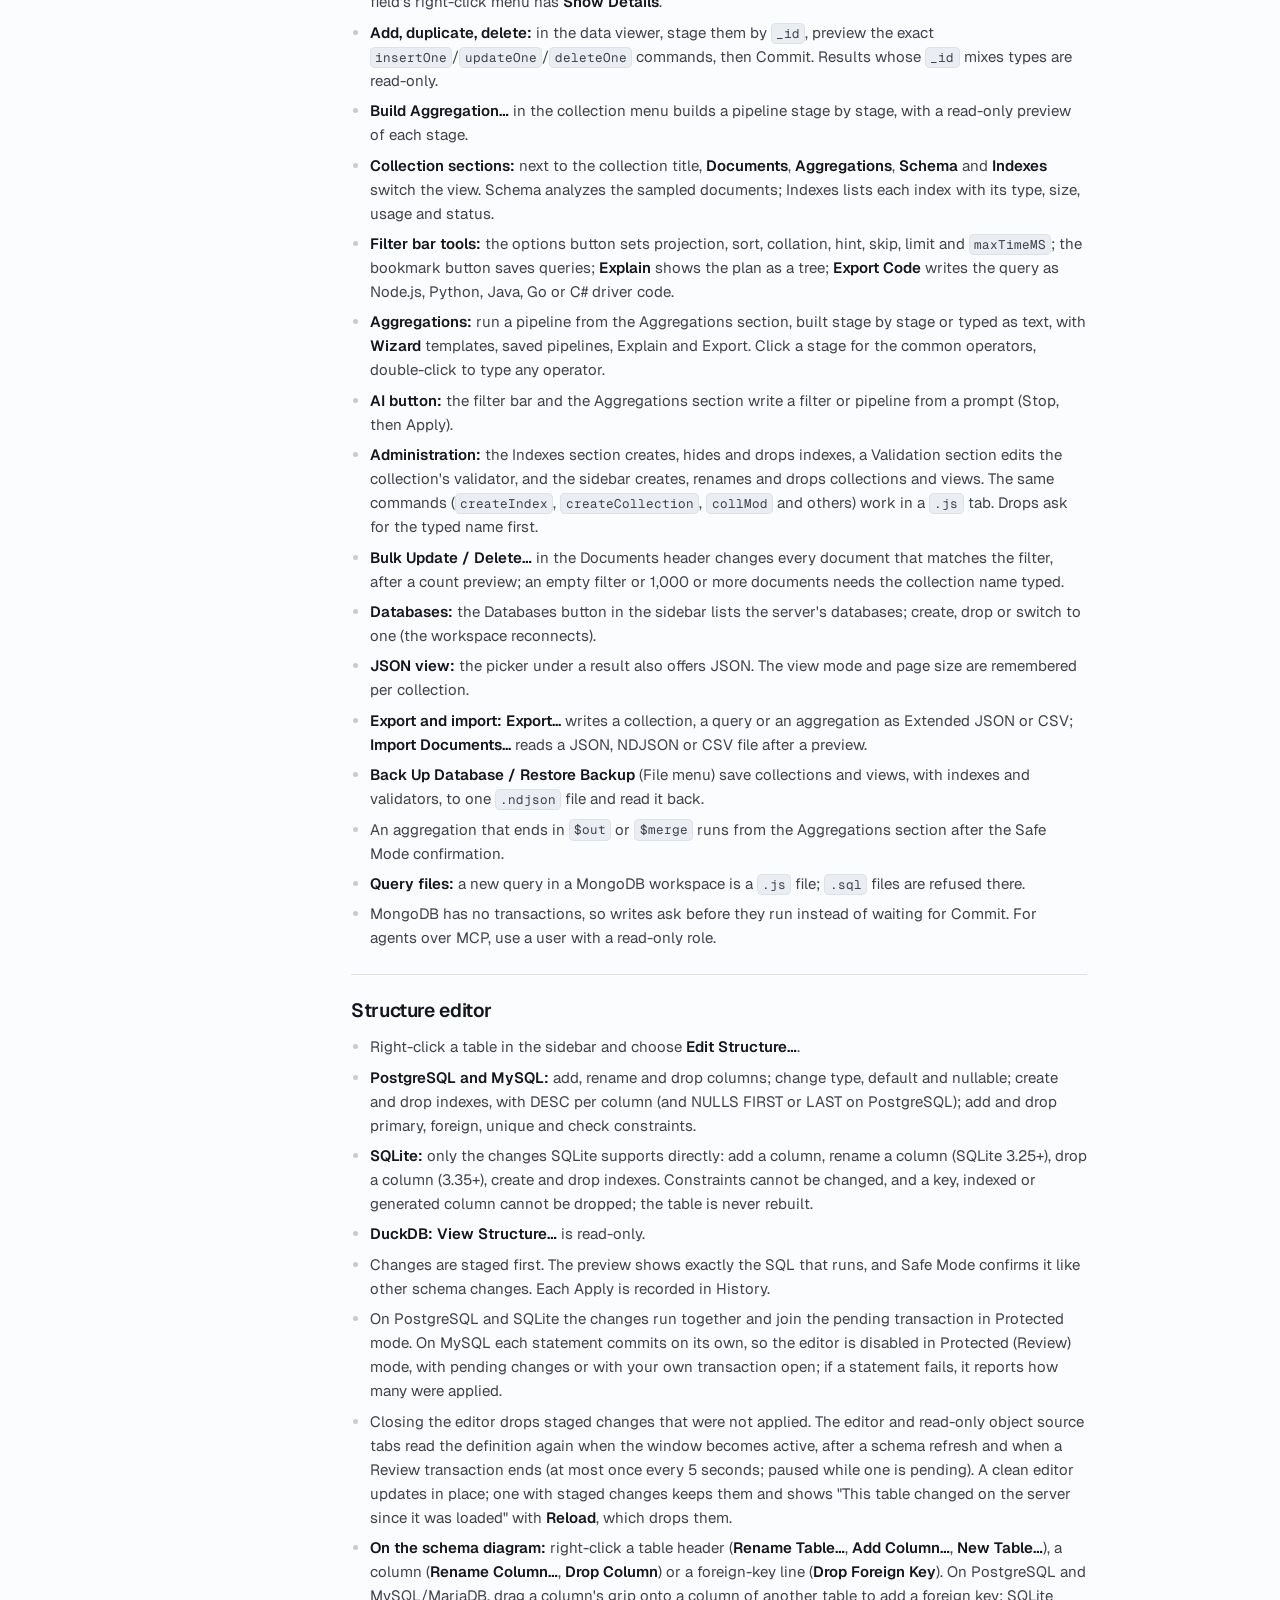
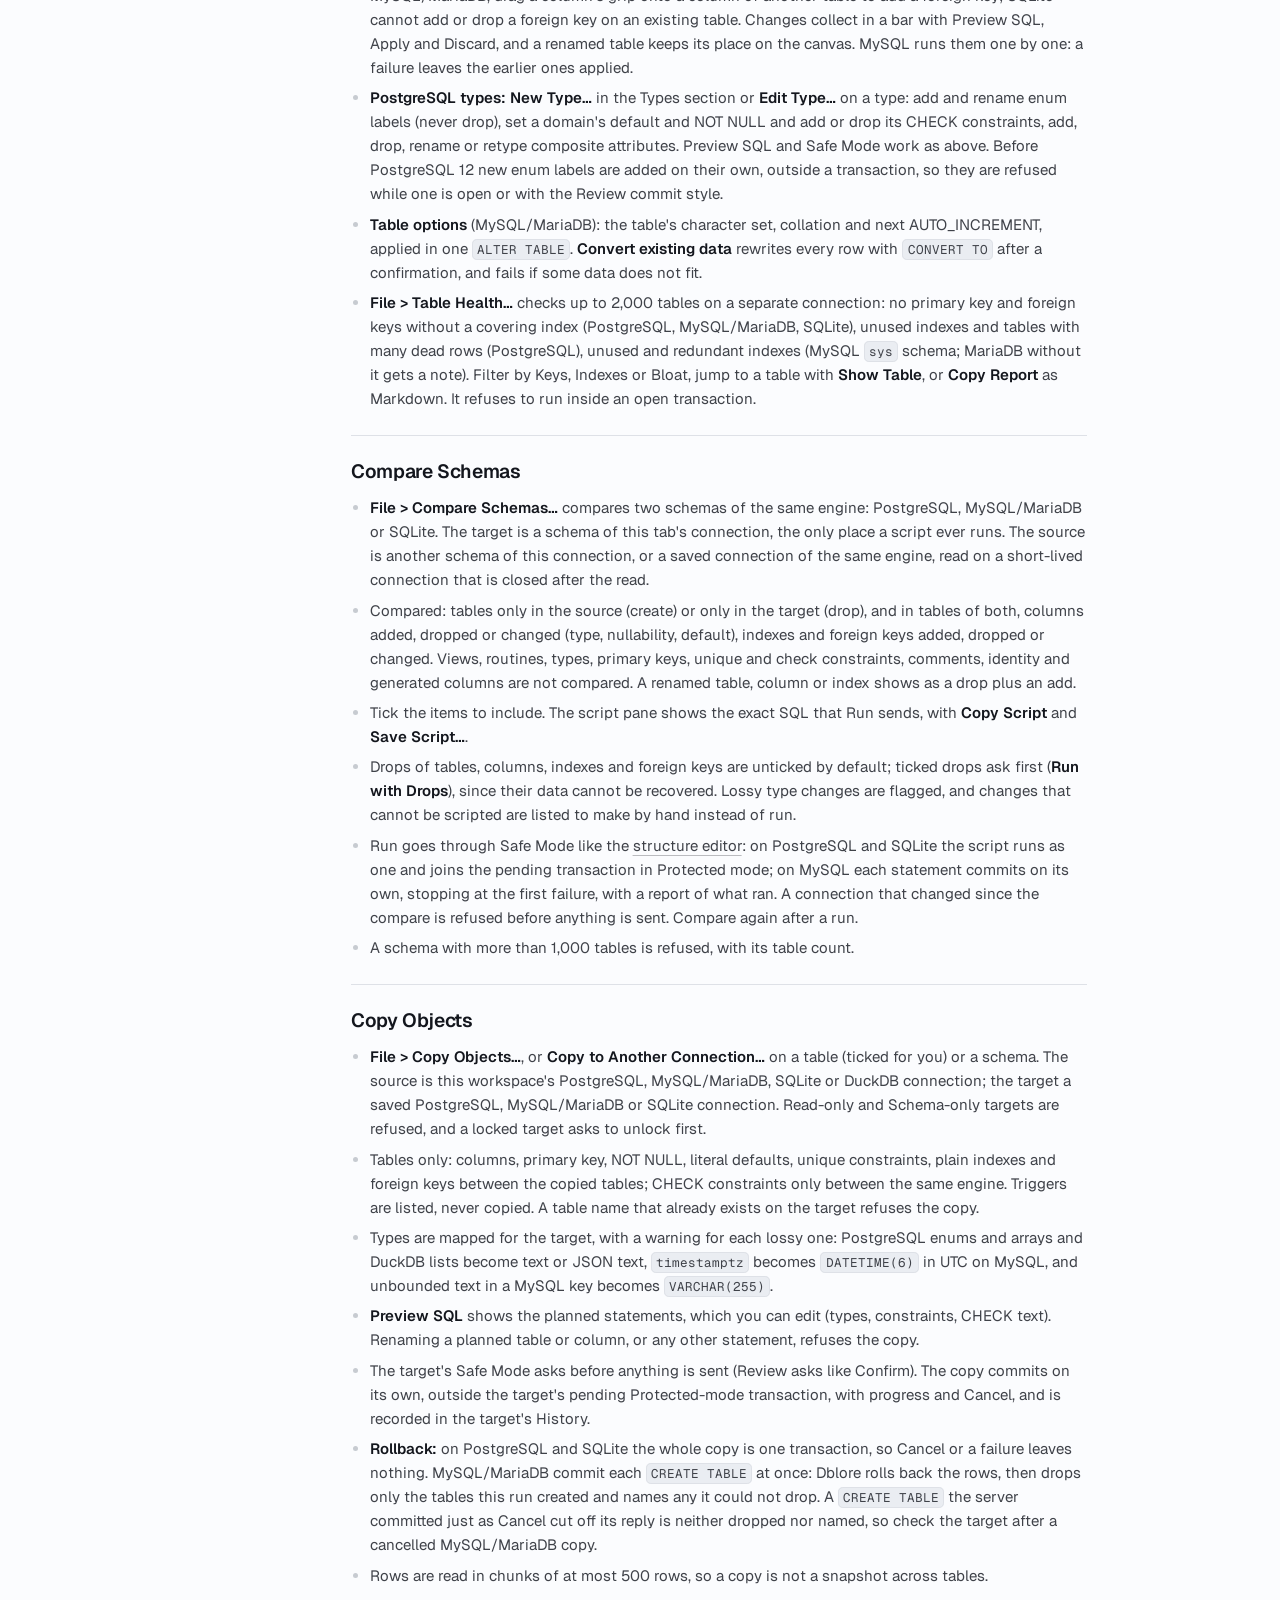
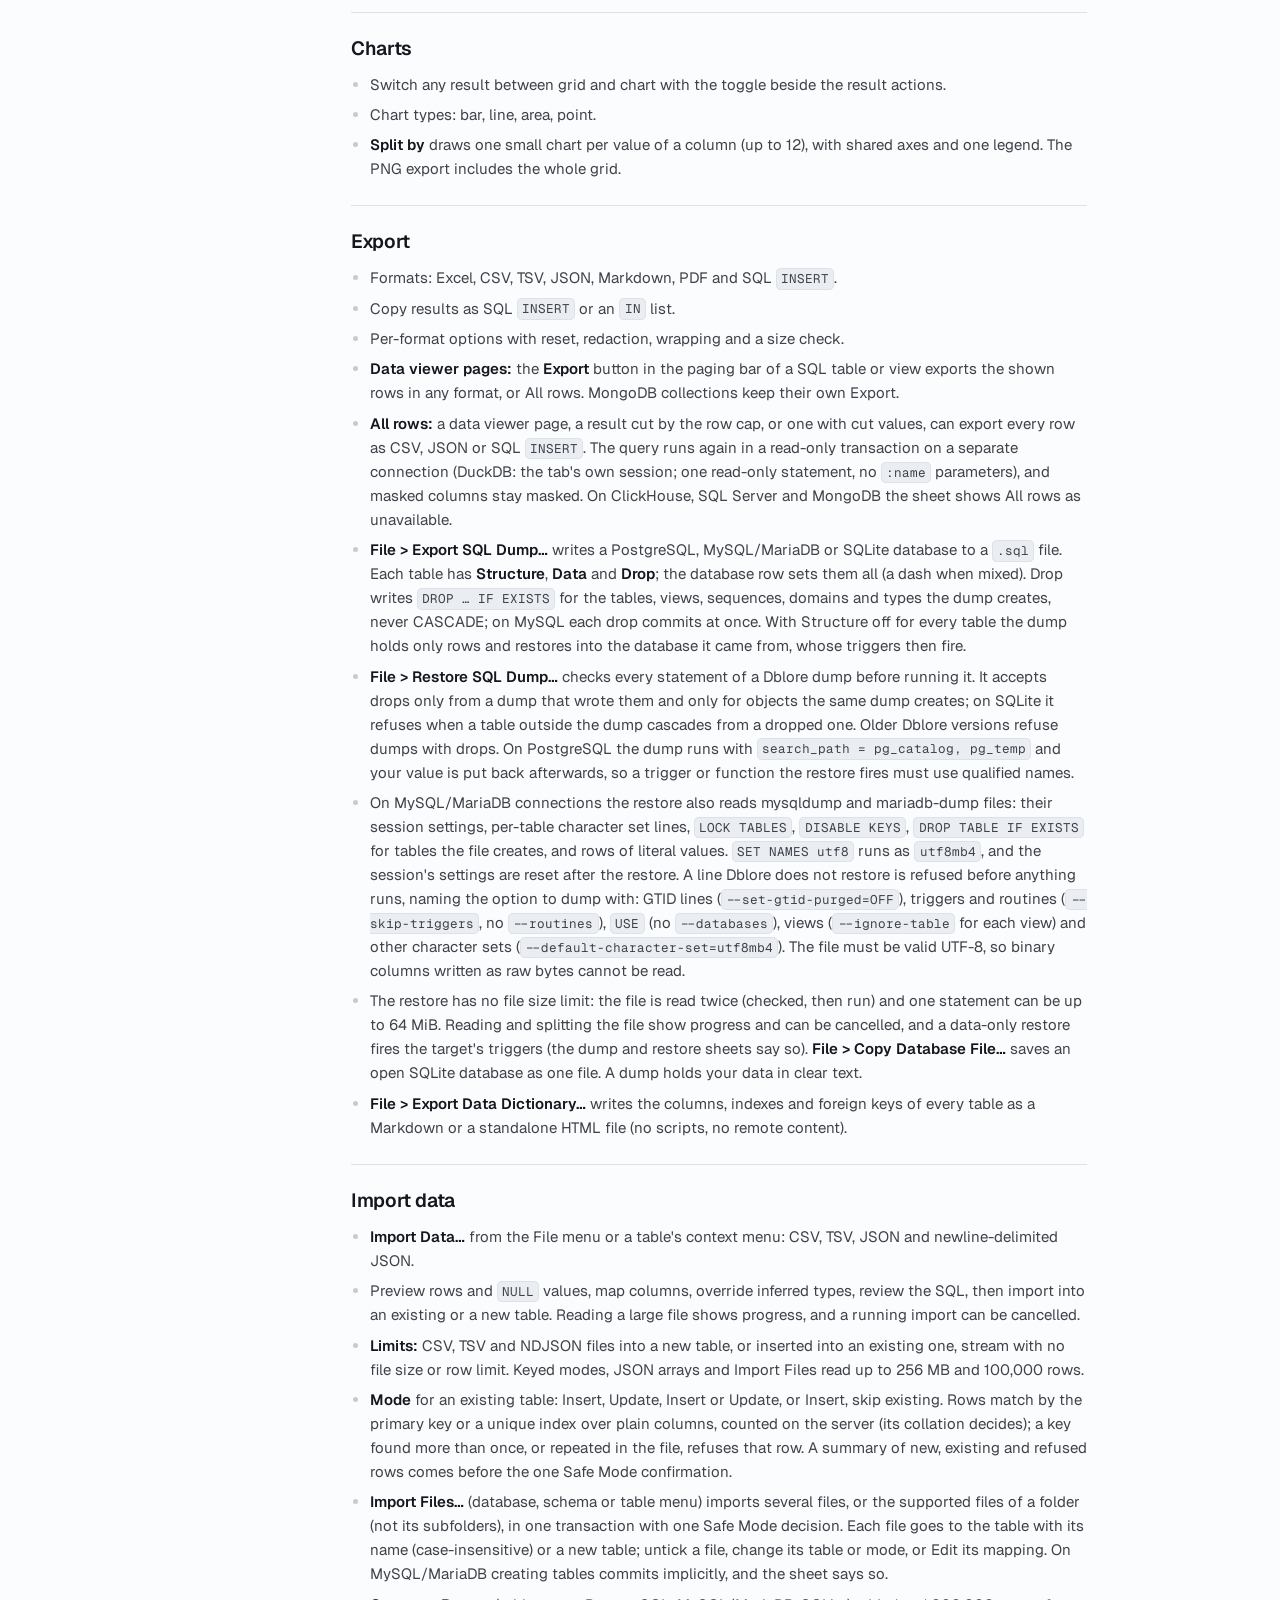
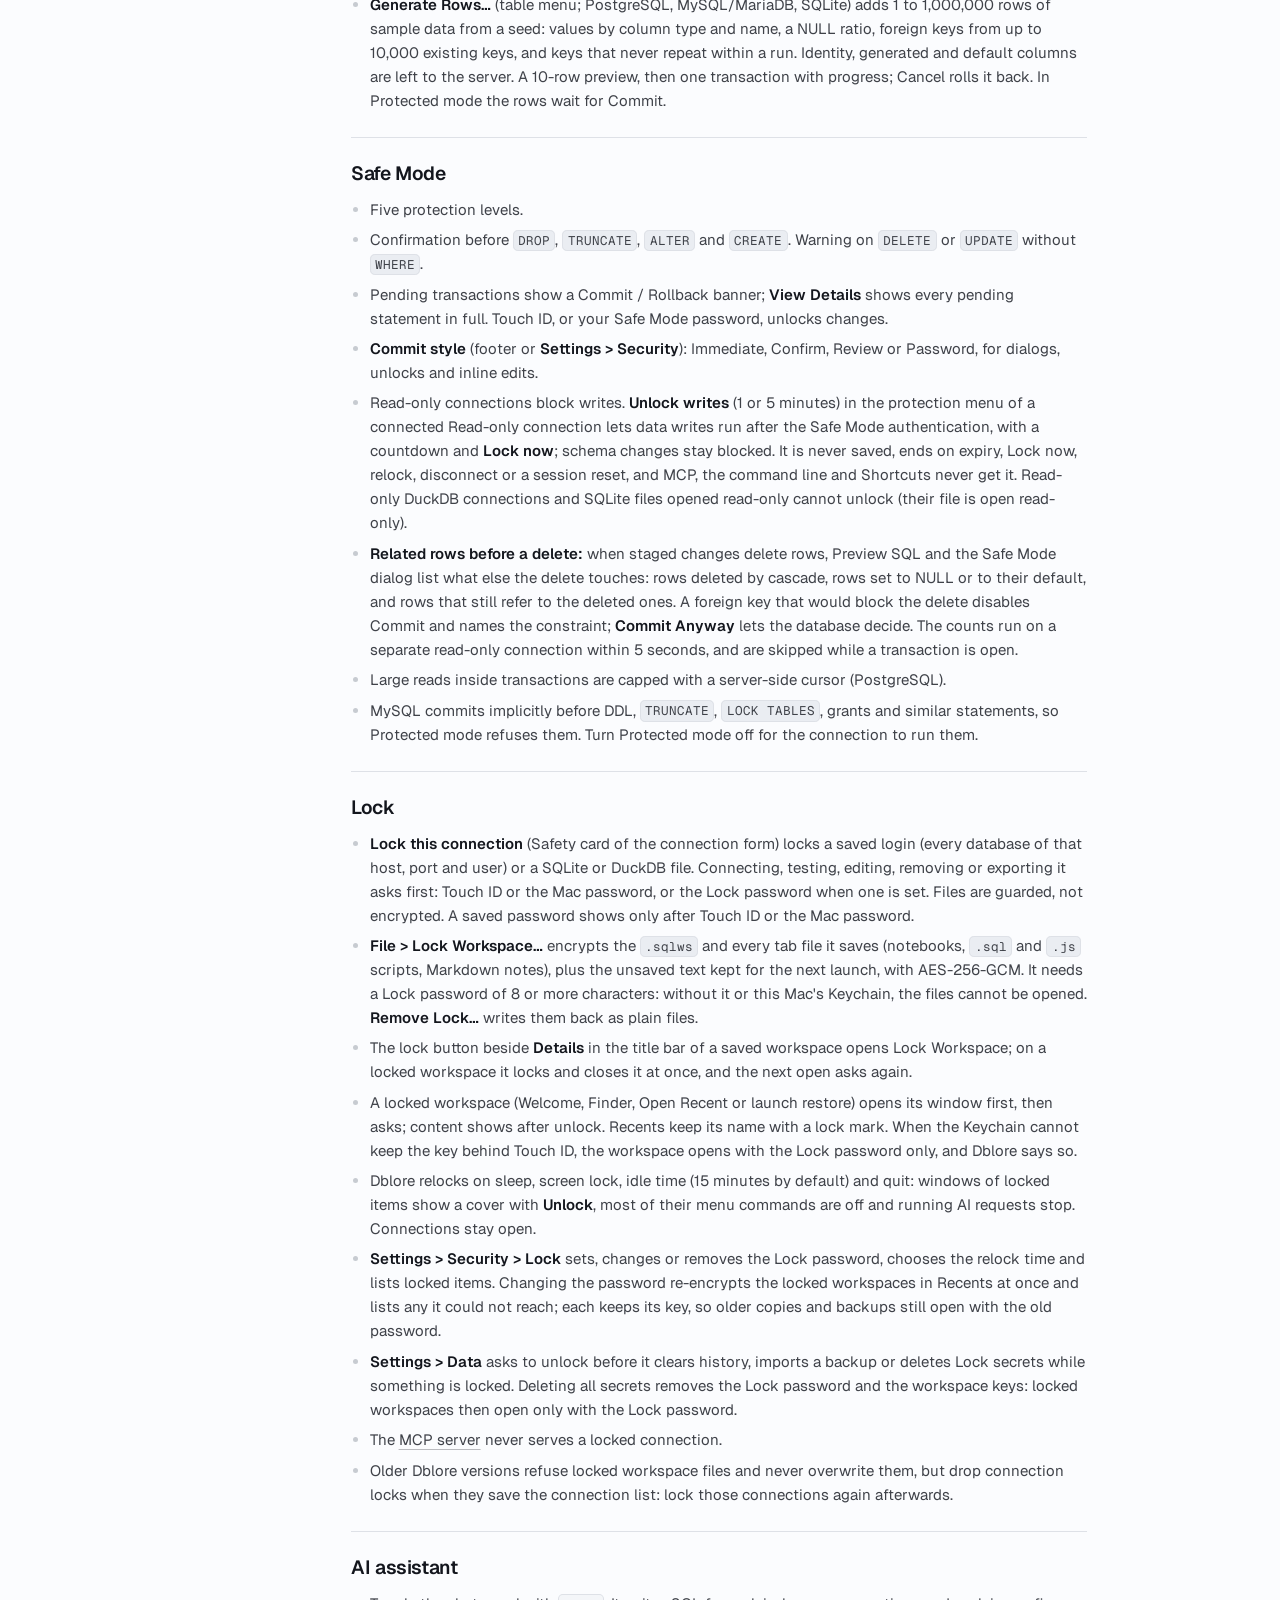
==== commit 344389a6: "feat(website): redesign landing page with animated feature mock-ups and a shared style for all pages" ====
--- a/website/docs.html
+++ b/website/docs.html
@@ -31,12 +31,12 @@
       }
     </script>
   </head>
-  <body>
-    <div class="page">
-      <header class="site-header">
+  <body class="docs-page">
+    <header class="site-header">
+      <div class="container header-inner">
         <div class="brand-group">
           <a class="brand" href="./">
-            <img src="logo.png" alt="" width="32" height="32" />
+            <img src="logo.png" alt="" width="28" height="28" />
             <span>Dblore</span>
           </a>
           <a
@@ -48,10 +48,12 @@
             >v0.4.0</a
           >
         </div>
-        <nav aria-label="Primary navigation">
-          <a class="nav-link" href="features.html">Features</a>
-          <a class="nav-link active" href="docs.html" aria-current="page">Docs</a>
-          <button type="button" class="nav-link" id="theme-toggle" aria-label="Switch theme" title="Switch theme">
+        <nav class="site-nav" aria-label="Primary navigation">
+          <a class="nav-link" href="./#features">Features</a>
+          <a class="nav-link nav-link--wide" href="./#databases">Databases</a>
+          <a class="nav-link" href="docs.html" aria-current="page">Docs</a>
+          <span class="nav-sep" aria-hidden="true"></span>
+          <button type="button" class="nav-icon" id="theme-toggle" aria-label="Switch theme" title="Switch theme">
             <svg class="icon-sun" viewBox="0 0 24 24" aria-hidden="true">
               <circle cx="12" cy="12" r="4" />
               <path d="M12 2v2m0 16v2M4.93 4.93l1.41 1.41m11.32 11.32 1.41 1.41M2 12h2m16 0h2M4.93 19.07l1.41-1.41M17.66 6.34l1.41-1.41" />
@@ -61,7 +63,7 @@
             </svg>
           </button>
           <a
-            class="nav-link"
+            class="nav-icon"
             href="https://github.com/Coprimal/Dblore"
             target="_blank"
             rel="noopener noreferrer"
@@ -72,15 +74,27 @@
               <path d="M12 .5a12 12 0 0 0-3.79 23.4c.6.11.82-.26.82-.58v-2.2c-3.34.73-4.04-1.43-4.04-1.43-.55-1.4-1.34-1.77-1.34-1.77-1.09-.75.08-.73.08-.73 1.21.08 1.84 1.24 1.84 1.24 1.07 1.83 2.81 1.3 3.5.99.11-.78.42-1.3.76-1.6-2.67-.3-5.47-1.33-5.47-5.93 0-1.31.47-2.38 1.24-3.22-.13-.3-.54-1.52.12-3.18 0 0 1.01-.32 3.3 1.23a11.5 11.5 0 0 1 6.01 0c2.29-1.55 3.3-1.23 3.3-1.23.66 1.66.25 2.88.12 3.18.77.84 1.24 1.91 1.24 3.22 0 4.61-2.81 5.62-5.49 5.92.43.37.81 1.1.81 2.22v3.29c0 .32.21.7.83.58A12 12 0 0 0 12 .5Z" />
             </svg>
           </a>
+          <a
+            class="button button--primary button--sm"
+            href="https://github.com/Coprimal/Dblore/releases/latest"
+            target="_blank"
+            rel="noopener noreferrer"
+            >Download</a
+          >
         </nav>
-      </header>
-
-      <main>
-        <section class="hero">
+      </div>
+    </header>
+
+    <main>
+      <section class="page-hero">
+        <div class="container">
+          <p class="eyebrow">Documentation</p>
           <h1>Docs</h1>
           <p>Short guides to everything in Dblore.</p>
-        </section>
-
+        </div>
+      </section>
+
+      <div class="container">
         <div class="docs-layout">
           <nav class="toc" aria-label="Documentation">
             <ul>
@@ -544,17 +558,37 @@
           </section>
           </div>
         </div>
-      </main>
-
-      <footer class="site-footer">
-        AGPLv3 · by
-        <a href="https://github.com/Coprimal" target="_blank" rel="noopener noreferrer">Coprimal</a>
-        ·
-        <a href="https://github.com/Coprimal/Dblore/blob/main/CHANGELOG.md" target="_blank" rel="noopener noreferrer">Changelog</a>
-        ·
-        <a href="privacy.html">Privacy</a>
-      </footer>
-    </div>
+      </div>
+    </main>
+
+    <footer class="site-footer">
+      <div class="container footer-grid">
+        <div class="footer-brand">
+          <a class="brand" href="./"><img src="logo.png" alt="" width="24" height="24" /><span>Dblore</span></a>
+          <p>A native macOS app for working with databases. By <a href="https://coprimal.dev" target="_blank" rel="noopener noreferrer">Coprimal</a>.</p>
+        </div>
+        <nav class="footer-col" aria-label="Product">
+          <h2>Product</h2>
+          <a href="./#features">Features</a>
+          <a href="features.html">Feature list</a>
+          <a href="./#databases">Databases</a>
+          <a href="docs.html">Docs</a>
+        </nav>
+        <nav class="footer-col" aria-label="Project">
+          <h2>Project</h2>
+          <a href="https://github.com/Coprimal/Dblore/blob/main/CHANGELOG.md" target="_blank" rel="noopener noreferrer">Changelog</a>
+          <a href="https://github.com/Coprimal/Dblore/releases" target="_blank" rel="noopener noreferrer">Releases</a>
+          <a href="https://github.com/Coprimal/Dblore" target="_blank" rel="noopener noreferrer">GitHub</a>
+          <a href="https://github.com/Coprimal/Dblore/issues" target="_blank" rel="noopener noreferrer">Issues</a>
+        </nav>
+        <nav class="footer-col" aria-label="Legal">
+          <h2>Legal</h2>
+          <a href="privacy.html">Privacy</a>
+          <a href="https://github.com/Coprimal/Dblore/blob/main/LICENSE" target="_blank" rel="noopener noreferrer">AGPLv3 license</a>
+        </nav>
+      </div>
+      <div class="container footer-base">© 2025–2026 Coprimal · Free and open source under the AGPLv3</div>
+    </footer>
     <script src="site.js"></script>
   </body>
 </html>
--- a/website/styles.css
+++ b/website/styles.css
@@ -0,0 +1,3388 @@
+@import url("https://fonts.googleapis.com/css2?family=Geist:wght@400;500;600&family=Geist+Mono:wght@400;500&display=swap");
+@import "tokens.css";
+
+/* ---------- Base ---------- */
+
+*,
+*::before,
+*::after {
+  box-sizing: border-box;
+}
+
+html,
+body {
+  overflow-x: clip;
+}
+
+html {
+  scroll-behavior: smooth;
+  scroll-padding-top: 4.5rem;
+}
+
+body {
+  margin: 0;
+  background: var(--color-paper);
+  color: var(--color-body);
+  font-family: var(--font-body);
+  font-size: 1rem;
+  line-height: 1.6;
+  -webkit-font-smoothing: antialiased;
+}
+
+h1,
+h2,
+h3 {
+  margin: 0;
+  color: var(--color-ink);
+  font-family: var(--font-display);
+  font-weight: 600;
+  line-height: 1.25;
+  text-wrap: balance;
+}
+
+p {
+  margin: 0;
+}
+
+strong {
+  color: var(--color-strong);
+  font-weight: 600;
+}
+
+a {
+  color: inherit;
+  text-underline-offset: 0.25em;
+  text-decoration-color: color-mix(in oklch, currentColor 35%, transparent);
+  transition: color var(--dur-micro) var(--ease-out);
+}
+
+a:hover:not(.button) {
+  color: var(--color-strong);
+}
+
+a:focus-visible,
+button:focus-visible,
+[tabindex]:focus-visible {
+  outline: 2px solid var(--color-focus);
+  outline-offset: 2px;
+  border-radius: var(--radius-sm);
+}
+
+svg {
+  flex-shrink: 0;
+}
+
+code,
+pre,
+kbd {
+  font-family: var(--font-outlier);
+}
+
+code,
+pre {
+  font-size: 0.84em;
+}
+
+:not(pre) > code {
+  padding: 0.1em 0.35em;
+  border: var(--rule);
+  border-radius: 0.3rem;
+  background: var(--color-paper-3);
+  overflow-wrap: anywhere;
+}
+
+pre {
+  margin: 0 0 var(--space-sm);
+  padding: var(--space-sm) var(--space-md);
+  overflow-x: auto;
+  border: var(--rule);
+  border-radius: var(--radius-sm);
+  background: var(--color-paper-3);
+  line-height: 1.5;
+}
+
+pre code {
+  font-size: inherit;
+}
+
+kbd {
+  display: inline-block;
+  padding: 0.05em 0.4em;
+  border: var(--rule);
+  border-bottom-width: 2px;
+  border-radius: 0.3rem;
+  background: var(--color-paper-2);
+  color: var(--color-ink-2);
+  font-size: 0.78em;
+  line-height: 1.5;
+  white-space: nowrap;
+}
+
+.container {
+  width: 100%;
+  max-width: var(--page-max);
+  margin-inline: auto;
+  padding-inline: 1.25rem;
+}
+
+.container--prose {
+  max-width: calc(var(--prose-max) + 2.5rem);
+}
+
+/* ---------- Header ---------- */
+
+.site-header {
+  position: sticky;
+  top: 0;
+  z-index: 20;
+  border-bottom: 1px solid transparent;
+  background: color-mix(in oklch, var(--color-paper) 82%, transparent);
+  backdrop-filter: saturate(1.6) blur(14px);
+  -webkit-backdrop-filter: saturate(1.6) blur(14px);
+  transition: border-color var(--dur-short) var(--ease-out);
+}
+
+.site-header.is-scrolled {
+  border-bottom-color: var(--color-rule);
+}
+
+.header-inner {
+  display: flex;
+  align-items: center;
+  justify-content: space-between;
+  gap: var(--space-md);
+  min-height: 3.5rem;
+}
+
+.brand-group {
+  display: inline-flex;
+  align-items: center;
+  gap: 0.5rem;
+}
+
+.brand {
+  display: inline-flex;
+  align-items: center;
+  gap: 0.55rem;
+  color: var(--color-ink);
+  font-size: 1rem;
+  font-weight: 600;
+  letter-spacing: -0.02em;
+  text-decoration: none;
+}
+
+.brand img {
+  border-radius: 0.45rem;
+}
+
+.version-badge {
+  padding: 0.05rem 0.45rem;
+  border: var(--rule);
+  border-radius: var(--radius-pill);
+  color: var(--color-muted);
+  font-family: var(--font-outlier);
+  font-size: 0.6875rem;
+  text-decoration: none;
+  transition:
+    color var(--dur-micro) var(--ease-out),
+    border-color var(--dur-micro) var(--ease-out);
+}
+
+.version-badge:hover {
+  border-color: var(--color-rule-strong);
+  color: var(--color-ink);
+}
+
+.site-nav {
+  display: flex;
+  align-items: center;
+  gap: 0.25rem;
+}
+
+.nav-link {
+  padding: 0.35rem 0.6rem;
+  border-radius: var(--radius-pill);
+  color: var(--color-muted);
+  font-size: var(--text-sm);
+  font-weight: 500;
+  text-decoration: none;
+  white-space: nowrap;
+  transition:
+    color var(--dur-micro) var(--ease-out),
+    background-color var(--dur-micro) var(--ease-out);
+}
+
+.nav-link:hover,
+.nav-link[aria-current] {
+  color: var(--color-ink);
+}
+
+.nav-link[aria-current] {
+  background: var(--color-paper-3);
+}
+
+.nav-sep {
+  width: 1px;
+  height: 1.1rem;
+  margin-inline: 0.35rem;
+  background: var(--color-rule);
+}
+
+.nav-icon {
+  display: inline-grid;
+  place-items: center;
+  width: 2rem;
+  height: 2rem;
+  padding: 0;
+  border: 0;
+  border-radius: var(--radius-pill);
+  background: none;
+  color: var(--color-muted);
+  cursor: pointer;
+  transition:
+    color var(--dur-micro) var(--ease-out),
+    background-color var(--dur-micro) var(--ease-out);
+}
+
+.nav-icon:hover {
+  background: var(--color-paper-3);
+  color: var(--color-ink);
+}
+
+.nav-icon svg {
+  width: 17px;
+  height: 17px;
+  fill: none;
+  stroke: currentColor;
+  stroke-width: 2;
+  stroke-linecap: round;
+  stroke-linejoin: round;
+}
+
+.nav-icon svg.fill {
+  fill: currentColor;
+  stroke: none;
+}
+
+.site-nav .button {
+  margin-left: 0.35rem;
+}
+
+/* Theme toggle: show the icon of the theme you would switch to. */
+.icon-sun {
+  display: none;
+}
+
+:root[data-theme="dark"] .icon-sun {
+  display: block;
+}
+
+:root[data-theme="dark"] .icon-moon {
+  display: none;
+}
+
+@media (prefers-color-scheme: dark) {
+  :root:not([data-theme="light"]) .icon-sun {
+    display: block;
+  }
+
+  :root:not([data-theme="light"]) .icon-moon {
+    display: none;
+  }
+}
+
+@media (max-width: 40rem) {
+  .nav-link--wide,
+  .version-badge {
+    display: none;
+  }
+}
+
+@media (max-width: 30rem) {
+  .nav-sep,
+  .site-nav .nav-icon[href] {
+    display: none;
+  }
+
+  .nav-link {
+    padding-inline: 0.45rem;
+  }
+
+  .site-nav .button {
+    margin-left: 0.15rem;
+  }
+}
+
+/* ---------- Buttons ---------- */
+
+.actions {
+  display: flex;
+  flex-wrap: wrap;
+  gap: var(--space-xs);
+}
+
+.actions--center {
+  justify-content: center;
+}
+
+.button {
+  display: inline-flex;
+  align-items: center;
+  gap: 0.45rem;
+  padding: 0.6rem 1.1rem;
+  border: 1px solid transparent;
+  border-radius: var(--radius-pill);
+  font-size: var(--text-sm);
+  font-weight: 500;
+  line-height: 1.25;
+  text-decoration: none;
+  white-space: nowrap;
+  cursor: pointer;
+  transition:
+    transform var(--dur-micro) var(--ease-out),
+    background-color var(--dur-micro) var(--ease-out),
+    border-color var(--dur-micro) var(--ease-out),
+    opacity var(--dur-micro) var(--ease-out);
+}
+
+.button:active {
+  transform: scale(0.97);
+}
+
+.button svg {
+  width: 16px;
+  height: 16px;
+  fill: none;
+  stroke: currentColor;
+  stroke-width: 2.2;
+  stroke-linecap: round;
+  stroke-linejoin: round;
+}
+
+.button--sm {
+  padding: 0.38rem 0.85rem;
+  font-size: 0.8125rem;
+}
+
+.button--primary {
+  background: var(--color-primary);
+  color: var(--color-primary-ink);
+}
+
+.button--primary:hover {
+  opacity: 0.86;
+}
+
+
+.button--secondary {
+  border-color: var(--color-rule-strong);
+  background: var(--color-card);
+  color: var(--color-ink);
+}
+
+.button--secondary:hover {
+  background: var(--color-paper-3);
+}
+
+.text-link {
+  display: inline-flex;
+  align-items: center;
+  gap: 0.35rem;
+  color: var(--color-accent);
+  font-size: var(--text-sm);
+  font-weight: 500;
+  text-decoration: none;
+}
+
+.text-link span {
+  transition: transform var(--dur-short) var(--ease-out);
+}
+
+.text-link:hover {
+  color: var(--color-accent-strong) !important;
+}
+
+.text-link:hover span {
+  transform: translateX(3px);
+}
+
+/* ---------- Sections ---------- */
+
+.section {
+  padding-block: var(--section-gap);
+}
+
+.section--tint {
+  border-block: var(--rule);
+  background: var(--color-paper-2);
+}
+
+.section--flush {
+  padding-top: 0;
+}
+
+.section-head {
+  max-width: 38rem;
+  margin-bottom: clamp(1.75rem, 1rem + 2vw, 2.5rem);
+}
+
+.section-head--center {
+  margin-inline: auto;
+  text-align: center;
+}
+
+.section-head h2,
+.split-copy h2 {
+  font-size: var(--text-xl);
+  letter-spacing: -0.025em;
+}
+
+.section-head p:not(.eyebrow),
+.split-copy > p:not(.eyebrow) {
+  margin-top: var(--space-sm);
+  color: var(--color-muted);
+  font-size: var(--text-md);
+  line-height: 1.55;
+}
+
+.eyebrow {
+  margin-bottom: var(--space-xs);
+  color: var(--color-accent);
+  font-family: var(--font-outlier);
+  font-size: 0.75rem;
+  font-weight: 500;
+  letter-spacing: 0.08em;
+  text-transform: uppercase;
+}
+
+/* ---------- Home hero ---------- */
+
+.hero-home {
+  position: relative;
+  padding-top: clamp(2.25rem, 1rem + 4vw, 4rem);
+  padding-bottom: var(--space-xl);
+  isolation: isolate;
+}
+
+/* Dotted grid behind the hero, fading out at the edges. */
+.hero-home::before {
+  content: "";
+  position: absolute;
+  inset: 0;
+  z-index: -1;
+  background-image: radial-gradient(var(--grid-dot) 1px, transparent 1.2px);
+  background-size: 22px 22px;
+  mask-image: radial-gradient(ellipse 70% 60% at 65% 40%, #000 30%, transparent 75%);
+  -webkit-mask-image: radial-gradient(ellipse 70% 60% at 65% 40%, #000 30%, transparent 75%);
+}
+
+.hero-home::after {
+  content: "";
+  position: absolute;
+  top: 8%;
+  right: 6%;
+  z-index: -1;
+  width: min(36rem, 70vw);
+  aspect-ratio: 1;
+  border-radius: 50%;
+  background: radial-gradient(closest-side, var(--color-accent-soft), transparent);
+  filter: blur(10px);
+}
+
+.hero-grid {
+  display: grid;
+  gap: clamp(2rem, 1rem + 3vw, 3.5rem);
+  align-items: center;
+}
+
+@media (min-width: 62rem) {
+  .hero-grid {
+    grid-template-columns: minmax(0, 0.9fr) minmax(0, 1.1fr);
+  }
+}
+
+.pill {
+  display: inline-flex;
+  align-items: center;
+  gap: 0.5rem;
+  margin-bottom: var(--space-md);
+  padding: 0.25rem 0.75rem 0.25rem 0.6rem;
+  border: var(--rule);
+  border-radius: var(--radius-pill);
+  background: var(--color-card);
+  color: var(--color-muted);
+  font-size: 0.8125rem;
+  font-weight: 500;
+}
+
+.pill-dot {
+  width: 0.45rem;
+  height: 0.45rem;
+  border-radius: 50%;
+  background: var(--color-good);
+  box-shadow: 0 0 0 3px color-mix(in oklch, var(--color-good) 22%, transparent);
+}
+
+.hero-copy h1 {
+  font-size: var(--text-hero);
+  letter-spacing: -0.035em;
+  line-height: 1.12;
+}
+
+.ink-soft {
+  color: var(--color-muted);
+}
+
+.lede {
+  max-width: 34rem;
+  margin-top: var(--space-md);
+  color: var(--color-body);
+  font-size: var(--text-md);
+  line-height: 1.6;
+}
+
+.hero-copy .actions {
+  margin-top: var(--space-lg);
+}
+
+.hero-facts {
+  display: flex;
+  flex-wrap: wrap;
+  gap: 0.35rem 1rem;
+  margin: var(--space-lg) 0 0;
+  padding: 0;
+  list-style: none;
+  color: var(--color-muted);
+  font-size: 0.8125rem;
+}
+
+.hero-facts li {
+  display: inline-flex;
+  align-items: center;
+  gap: 0.4rem;
+}
+
+.hero-facts li::before {
+  content: "";
+  width: 0.8rem;
+  height: 0.8rem;
+  background: var(--color-good);
+  mask: url("data:image/svg+xml,%3Csvg xmlns='http://www.w3.org/2000/svg' viewBox='0 0 24 24' fill='none' stroke='%23000' stroke-width='3' stroke-linecap='round' stroke-linejoin='round'%3E%3Cpath d='m5 12 5 5 9-10'/%3E%3C/svg%3E") center / contain no-repeat;
+  -webkit-mask: url("data:image/svg+xml,%3Csvg xmlns='http://www.w3.org/2000/svg' viewBox='0 0 24 24' fill='none' stroke='%23000' stroke-width='3' stroke-linecap='round' stroke-linejoin='round'%3E%3Cpath d='m5 12 5 5 9-10'/%3E%3C/svg%3E") center / contain no-repeat;
+}
+
+.hero-visual {
+  position: relative;
+}
+
+/* Floating badges around the hero window. */
+.hero-float {
+  position: absolute;
+  display: inline-flex;
+  align-items: center;
+  gap: 0.4rem;
+  padding: 0.4rem 0.7rem;
+  border: var(--rule);
+  border-radius: var(--radius-pill);
+  background: var(--color-card);
+  box-shadow: var(--shadow-card);
+  color: var(--color-ink-2);
+  font-size: 0.75rem;
+  font-weight: 500;
+  white-space: nowrap;
+  animation: float 6s var(--ease-in-out) infinite;
+}
+
+.hero-float svg {
+  width: 15px;
+  height: 15px;
+  fill: none;
+  stroke: var(--color-accent);
+  stroke-width: 2;
+  stroke-linecap: round;
+  stroke-linejoin: round;
+}
+
+.hero-float kbd {
+  font-size: 0.68rem;
+}
+
+.hero-float--safe {
+  bottom: -0.9rem;
+  left: 40%;
+}
+
+.hero-float--safe svg {
+  stroke: var(--color-good);
+}
+
+.hero-float--ai {
+  top: -0.9rem;
+  right: 8%;
+  animation-delay: -3s;
+}
+
+@keyframes float {
+  50% {
+    transform: translateY(-6px);
+  }
+}
+
+@media (max-width: 40rem) {
+  .hero-float {
+    display: none;
+  }
+}
+
+/* ---------- App window mock-up (shared by hero) ---------- */
+
+.app-window {
+  overflow: hidden;
+  border: 1px solid rgb(255 255 255 / 0.1);
+  border-radius: 0.8rem;
+  background: var(--mk-bg);
+  box-shadow: var(--shadow-window);
+  color: var(--mk-text);
+  font-size: 0.6875rem;
+  line-height: 1.45;
+  user-select: none;
+}
+
+.win-bar {
+  display: flex;
+  align-items: center;
+  gap: 0.6rem;
+  height: 2.1rem;
+  padding: 0 0.75rem;
+  border-bottom: 1px solid var(--mk-line);
+  background: var(--mk-side);
+}
+
+.lights {
+  display: inline-flex;
+  gap: 0.35rem;
+  margin-right: 0.5rem;
+}
+
+.lights i {
+  width: 0.62rem;
+  height: 0.62rem;
+  border-radius: 50%;
+  background: #ff5f57;
+}
+
+.lights i:nth-child(2) {
+  background: #febc2e;
+}
+
+.lights i:nth-child(3) {
+  background: #28c840;
+}
+
+.win-tab {
+  display: inline-flex;
+  align-items: center;
+  gap: 0.35rem;
+  padding: 0.2rem 0.6rem;
+  border-radius: var(--radius-pill);
+  background: var(--mk-raise);
+  color: var(--mk-text);
+}
+
+.win-tab--off {
+  background: none;
+  color: var(--mk-muted);
+}
+
+.win-tab-dot {
+  width: 0.4rem;
+  height: 0.4rem;
+  border-radius: 50%;
+  background: var(--mk-muted);
+}
+
+.win-body {
+  display: grid;
+  grid-template-columns: 9.25rem minmax(0, 1fr);
+}
+
+.win-side {
+  padding: 0.6rem 0.5rem;
+  border-right: 1px solid var(--mk-line);
+  background: var(--mk-side);
+}
+
+.side-tabs {
+  display: flex;
+  gap: 0.1rem;
+  margin-bottom: 0.6rem;
+  padding: 0.15rem;
+  border-radius: var(--radius-pill);
+  background: var(--mk-panel);
+  font-size: 0.6rem;
+}
+
+.side-tabs span {
+  flex: 1;
+  padding: 0.12rem 0;
+  border-radius: var(--radius-pill);
+  color: var(--mk-muted);
+  text-align: center;
+}
+
+.side-tabs .on {
+  background: var(--mk-blue);
+  color: #fff;
+}
+
+.side-group {
+  display: flex;
+  align-items: center;
+  gap: 0.35rem;
+  margin: 0.25rem 0 0.15rem;
+  color: var(--mk-text);
+  font-weight: 600;
+}
+
+.side-group em {
+  color: var(--mk-muted);
+  font-style: normal;
+  font-weight: 400;
+}
+
+.tri {
+  width: 0;
+  height: 0;
+  border-top: 0.25rem solid var(--mk-muted);
+  border-right: 0.22rem solid transparent;
+  border-left: 0.22rem solid transparent;
+}
+
+.side-list {
+  margin: 0 0 0.35rem;
+  padding: 0;
+  list-style: none;
+  font-family: var(--font-outlier);
+  font-size: 0.625rem;
+}
+
+.side-list li {
+  display: flex;
+  align-items: center;
+  gap: 0.4rem;
+  padding: 0.12rem 0.4rem 0.12rem 0.7rem;
+  border-radius: 0.3rem;
+  color: var(--mk-text);
+}
+
+.side-list li::before {
+  content: "";
+  width: 0.55rem;
+  height: 0.45rem;
+  border: 1px solid var(--mk-blue);
+  border-radius: 1px;
+  background: linear-gradient(var(--mk-blue) 0 30%, transparent 30%);
+  opacity: 0.85;
+}
+
+.side-list--views li::before {
+  border-radius: 50%;
+  background: none;
+}
+
+.side-list li.on {
+  background: rgb(47 139 255 / 0.18);
+}
+
+.win-main {
+  padding: 0.55rem 0.7rem 0.7rem;
+  min-width: 0;
+}
+
+.nb-toolbar {
+  display: flex;
+  align-items: center;
+  gap: 0.35rem;
+  margin-bottom: 0.55rem;
+}
+
+.nb-btn {
+  padding: 0.15rem 0.55rem;
+  border: 1px solid var(--mk-line);
+  border-radius: var(--radius-pill);
+  color: var(--mk-text);
+}
+
+.nb-conn {
+  display: inline-flex;
+  align-items: center;
+  gap: 0.35rem;
+  margin-left: auto;
+  color: var(--mk-muted);
+}
+
+.nb-conn i,
+.win-status i {
+  width: 0.4rem;
+  height: 0.4rem;
+  border-radius: 50%;
+  background: var(--mk-green);
+}
+
+.cell {
+  display: grid;
+  grid-template-columns: 1.4rem minmax(0, 1fr);
+  gap: 0.25rem;
+}
+
+.cell-gutter {
+  padding-top: 0.5rem;
+  color: var(--mk-muted);
+  font-family: var(--font-outlier);
+  font-size: 0.6rem;
+}
+
+.cell-code {
+  min-height: 6.4rem;
+  margin: 0;
+  padding: 0.5rem 0.65rem;
+  overflow: hidden;
+  border: 1px solid var(--mk-line);
+  border-radius: 0.45rem;
+  background: var(--mk-panel);
+  color: var(--mk-text);
+  font-size: 0.65rem;
+  line-height: 1.6;
+  white-space: pre;
+}
+
+.cell-code .k {
+  color: var(--mk-kw);
+}
+
+.cell-code .s {
+  color: var(--mk-str);
+}
+
+.cell-code .f {
+  color: var(--mk-fn);
+}
+
+.cell-code .c {
+  color: var(--mk-comment);
+}
+
+.caret {
+  display: none;
+  width: 1.5px;
+  height: 0.85rem;
+  margin-left: 1px;
+  vertical-align: -0.15rem;
+  background: var(--mk-blue);
+  animation: blink 1s steps(1) infinite;
+}
+
+.hero-demo[data-stage="type"] .caret {
+  display: inline-block;
+}
+
+@keyframes blink {
+  50% {
+    opacity: 0;
+  }
+}
+
+.cell-result {
+  margin: 0.5rem 0 0 1.65rem;
+  padding: 0.45rem 0.55rem 0.5rem;
+  border: 1px solid var(--mk-line);
+  border-radius: 0.45rem;
+  background: var(--mk-panel);
+}
+
+.res-head {
+  display: flex;
+  align-items: center;
+  gap: 0.5rem;
+  min-height: 1.3rem;
+  margin-bottom: 0.35rem;
+  color: var(--mk-muted);
+}
+
+.res-run,
+.res-meta {
+  display: inline-flex;
+  align-items: center;
+  gap: 0.35rem;
+  opacity: 0;
+  transition: opacity var(--dur-short) var(--ease-out);
+}
+
+.res-run i {
+  width: 0.6rem;
+  height: 0.6rem;
+  border: 1.5px solid var(--mk-blue);
+  border-right-color: transparent;
+  border-radius: 50%;
+  animation: spin 0.7s linear infinite;
+}
+
+@keyframes spin {
+  to {
+    transform: rotate(360deg);
+  }
+}
+
+.res-meta {
+  position: absolute;
+  margin-left: 0;
+}
+
+.res-head {
+  position: relative;
+}
+
+.hero-demo[data-stage="run"] .res-run,
+.hero-demo[data-stage="grid"] .res-meta,
+.hero-demo[data-stage="chart"] .res-meta {
+  opacity: 1;
+}
+
+.seg {
+  position: relative;
+  display: inline-flex;
+  margin-left: auto;
+  padding: 0.12rem;
+  border-radius: var(--radius-pill);
+  background: var(--mk-raise);
+  font-size: 0.6rem;
+}
+
+.seg b {
+  position: relative;
+  z-index: 1;
+  min-width: 2.6rem;
+  padding: 0.1rem 0.45rem;
+  color: var(--mk-muted);
+  font-weight: 500;
+  text-align: center;
+  transition: color var(--dur-short) var(--ease-out);
+}
+
+/* The sliding chip of the Grid / Chart picker. */
+.seg::before {
+  content: "";
+  position: absolute;
+  top: 0.12rem;
+  bottom: 0.12rem;
+  left: 0.12rem;
+  width: 2.6rem;
+  border-radius: var(--radius-pill);
+  background: var(--mk-blue);
+  transition: transform 380ms var(--ease-out);
+}
+
+.hero-demo .seg-grid,
+.hero-demo[data-stage="chart"] .seg-chart {
+  color: #fff;
+}
+
+.hero-demo[data-stage="chart"] .seg-grid {
+  color: var(--mk-muted);
+}
+
+.hero-demo[data-stage="chart"] .seg::before {
+  transform: translateX(100%);
+}
+
+.res-stage {
+  position: relative;
+  height: 8.4rem;
+}
+
+.res-grid {
+  width: 100%;
+  border-collapse: collapse;
+  font-family: var(--font-outlier);
+  font-size: 0.6rem;
+  font-variant-numeric: tabular-nums;
+  opacity: 0;
+  transition: opacity var(--dur-short) var(--ease-out);
+}
+
+.res-grid th,
+.res-grid td {
+  padding: 0.12rem 0.4rem;
+  border: 0;
+  border-bottom: 1px solid var(--mk-line);
+  text-align: left;
+  white-space: nowrap;
+}
+
+.res-grid th {
+  color: var(--mk-text);
+  font-weight: 500;
+}
+
+.res-grid td:first-child,
+.res-grid th:first-child {
+  width: 1.6rem;
+  color: var(--mk-muted);
+}
+
+.res-grid td:last-child,
+.res-grid th:last-child {
+  text-align: right;
+}
+
+.hero-demo[data-stage="grid"] .res-grid {
+  opacity: 1;
+}
+
+.hero-demo[data-stage="grid"] .res-grid tbody tr {
+  animation: row-in 420ms var(--ease-out) both;
+}
+
+.res-grid tbody tr:nth-child(2) { animation-delay: 60ms; }
+.res-grid tbody tr:nth-child(3) { animation-delay: 120ms; }
+.res-grid tbody tr:nth-child(4) { animation-delay: 180ms; }
+.res-grid tbody tr:nth-child(5) { animation-delay: 240ms; }
+.res-grid tbody tr:nth-child(6) { animation-delay: 300ms; }
+
+@keyframes row-in {
+  from {
+    opacity: 0;
+    transform: translateY(5px);
+  }
+}
+
+.res-chart {
+  position: absolute;
+  inset: 0.2rem 0 0;
+  display: grid;
+  grid-template-columns: repeat(12, 1fr);
+  gap: 0.35rem;
+  align-items: end;
+  padding: 0 0.2rem;
+  background:
+    linear-gradient(var(--mk-line) 1px, transparent 1px) 0 0 / 100% 25%;
+  opacity: 0;
+  transition: opacity var(--dur-short) var(--ease-out);
+}
+
+.res-chart span {
+  display: flex;
+  flex-direction: column;
+  justify-content: flex-end;
+  height: 100%;
+  padding-top: 0.2rem;
+  color: var(--mk-muted);
+  font-size: 0.55rem;
+  text-align: center;
+}
+
+.res-chart span::before {
+  content: "";
+  height: calc(var(--v) * 0.82%);
+  margin-bottom: 0.15rem;
+  border-radius: 0.2rem 0.2rem 0 0;
+  background: linear-gradient(var(--mk-blue), #1f6fe0);
+  transform-origin: bottom;
+  transform: scaleY(1);
+}
+
+.hero-demo[data-stage="chart"] .res-chart {
+  opacity: 1;
+}
+
+.js .hero-demo[data-stage="chart"] .res-chart span::before {
+  animation: bar-up 700ms var(--ease-out) both;
+}
+
+.res-chart span:nth-child(2)::before { animation-delay: 30ms; }
+.res-chart span:nth-child(3)::before { animation-delay: 60ms; }
+.res-chart span:nth-child(4)::before { animation-delay: 90ms; }
+.res-chart span:nth-child(5)::before { animation-delay: 120ms; }
+.res-chart span:nth-child(6)::before { animation-delay: 150ms; }
+.res-chart span:nth-child(7)::before { animation-delay: 180ms; }
+.res-chart span:nth-child(8)::before { animation-delay: 210ms; }
+.res-chart span:nth-child(9)::before { animation-delay: 240ms; }
+.res-chart span:nth-child(10)::before { animation-delay: 270ms; }
+.res-chart span:nth-child(11)::before { animation-delay: 300ms; }
+.res-chart span:nth-child(12)::before { animation-delay: 330ms; }
+
+@keyframes bar-up {
+  from {
+    transform: scaleY(0);
+  }
+}
+
+.hero-demo[data-stage="run"] .nb-run {
+  border-color: var(--mk-blue);
+  color: #fff;
+  background: rgb(47 139 255 / 0.25);
+}
+
+.win-status {
+  display: flex;
+  align-items: center;
+  gap: 0.45rem;
+  height: 1.6rem;
+  padding: 0 0.75rem;
+  border-top: 1px solid var(--mk-line);
+  background: var(--mk-side);
+  color: var(--mk-muted);
+  font-size: 0.6rem;
+}
+
+.win-status span {
+  padding: 0 0.4rem;
+  border: 1px solid var(--mk-line);
+  border-radius: var(--radius-pill);
+}
+
+.win-status .win-status-right {
+  margin-left: auto;
+  border: 0;
+}
+
+@media (max-width: 36rem) {
+  .win-body {
+    grid-template-columns: minmax(0, 1fr);
+  }
+
+  .win-side,
+  .win-tab--off,
+  .win-status span {
+    display: none;
+  }
+}
+
+/* ---------- Engine marquee ---------- */
+
+.engine-strip {
+  display: flex;
+  align-items: center;
+  gap: var(--space-lg);
+  max-width: var(--page-max);
+  margin: clamp(2.5rem, 1.5rem + 3vw, 3.5rem) auto 0;
+  padding-inline: 1.25rem;
+}
+
+.engine-strip-label {
+  flex-shrink: 0;
+  color: var(--color-muted);
+  font-family: var(--font-outlier);
+  font-size: 0.72rem;
+  letter-spacing: 0.08em;
+  text-transform: uppercase;
+}
+
+.marquee {
+  display: flex;
+  overflow: hidden;
+  mask-image: linear-gradient(90deg, transparent, #000 8%, #000 92%, transparent);
+  -webkit-mask-image: linear-gradient(90deg, transparent, #000 8%, #000 92%, transparent);
+}
+
+.marquee-track {
+  display: flex;
+  flex-shrink: 0;
+  gap: 2.25rem;
+  margin: 0;
+  padding: 0 2.25rem 0 0;
+  list-style: none;
+  animation: marquee 40s linear infinite;
+}
+
+.marquee:hover .marquee-track {
+  animation-play-state: paused;
+}
+
+.marquee-track li {
+  color: var(--color-ink-2);
+  font-size: var(--text-sm);
+  font-weight: 500;
+  white-space: nowrap;
+}
+
+@keyframes marquee {
+  to {
+    transform: translateX(-100%);
+  }
+}
+
+@media (max-width: 36rem) {
+  .engine-strip-label {
+    display: none;
+  }
+}
+
+/* ---------- Workspace tabs ---------- */
+
+.ways {
+  display: grid;
+  justify-items: center;
+  gap: var(--space-lg);
+}
+
+/* Capsule picker: the selected chip uses the accent fill, as in the app. */
+.capsule-tabs {
+  display: inline-flex;
+  flex-wrap: wrap;
+  justify-content: center;
+  gap: 0.2rem;
+  padding: 0.25rem;
+  border: var(--rule);
+  border-radius: var(--radius-pill);
+  background: var(--color-paper-2);
+}
+
+.capsule-tabs button {
+  display: inline-flex;
+  align-items: center;
+  gap: 0.45rem;
+  padding: 0.45rem 0.95rem;
+  border: 0;
+  border-radius: var(--radius-pill);
+  background: none;
+  color: var(--color-muted);
+  font: inherit;
+  font-size: var(--text-sm);
+  font-weight: 500;
+  cursor: pointer;
+  transition:
+    color var(--dur-micro) var(--ease-out),
+    background-color var(--dur-micro) var(--ease-out);
+}
+
+.capsule-tabs button:hover {
+  color: var(--color-ink);
+}
+
+.capsule-tabs button[aria-selected="true"] {
+  background: var(--color-accent);
+  color: var(--color-accent-ink);
+}
+
+.capsule-tabs button code {
+  padding: 0;
+  border: 0;
+  background: none;
+  color: inherit;
+  opacity: 0.7;
+}
+
+.way-num {
+  font-family: var(--font-outlier);
+  font-size: 0.7rem;
+  opacity: 0.6;
+}
+
+.ways-stage {
+  width: 100%;
+  max-width: 52rem;
+}
+
+.way img {
+  display: block;
+  width: 100%;
+  height: auto;
+}
+
+.way:not([hidden]) img {
+  animation: way-in 420ms var(--ease-out);
+}
+
+@keyframes way-in {
+  from {
+    opacity: 0;
+    transform: translateY(8px) scale(0.99);
+  }
+}
+
+.way-caption {
+  max-width: 40rem;
+  margin: var(--space-sm) auto 0;
+  color: var(--color-muted);
+  font-size: var(--text-base);
+  text-align: center;
+}
+
+@media (max-width: 36rem) {
+  .capsule-tabs button {
+    padding-inline: 0.7rem;
+  }
+
+  .capsule-tabs button code,
+  .way-num {
+    display: none;
+  }
+}
+
+/* ---------- Feature bento ---------- */
+
+.bento {
+  display: grid;
+  gap: var(--space-md);
+}
+
+@media (min-width: 44rem) {
+  .bento {
+    grid-template-columns: repeat(2, minmax(0, 1fr));
+  }
+
+  .card--wide {
+    grid-column: span 2;
+  }
+}
+
+@media (min-width: 64rem) {
+  .bento {
+    grid-template-columns: repeat(3, minmax(0, 1fr));
+  }
+}
+
+.card {
+  display: flex;
+  flex-direction: column;
+  overflow: hidden;
+  border: var(--rule);
+  border-radius: var(--radius-lg);
+  background: var(--color-card);
+  box-shadow: var(--shadow-card);
+}
+
+.card-copy {
+  padding: var(--space-md) 1.25rem 1.25rem;
+}
+
+.card-copy h3 {
+  font-size: 1rem;
+  letter-spacing: -0.01em;
+}
+
+.card-copy p {
+  margin-top: 0.35rem;
+  color: var(--color-muted);
+  font-size: var(--text-sm);
+  line-height: 1.55;
+}
+
+.vignette {
+  position: relative;
+  display: grid;
+  place-items: center;
+  height: 13rem;
+  padding: 1.1rem;
+  overflow: hidden;
+  border-bottom: var(--rule);
+  background:
+    radial-gradient(var(--grid-dot) 1px, transparent 1.2px) 0 0 / 18px 18px,
+    linear-gradient(160deg, var(--color-accent-soft), transparent 60%);
+}
+
+/* Shared dark panel for the small app mock-ups. */
+.mk {
+  position: relative;
+  width: 100%;
+  max-width: 24rem;
+  border: 1px solid rgb(255 255 255 / 0.09);
+  border-radius: 0.65rem;
+  background: var(--mk-bg);
+  box-shadow: var(--shadow-window);
+  color: var(--mk-text);
+  font-size: 0.6875rem;
+  line-height: 1.45;
+}
+
+.card--wide .mk {
+  max-width: 34rem;
+}
+
+/* Animations run only while their card is on screen. */
+.js .vignette:not(.is-playing) *,
+.js .vignette:not(.is-playing) *::before,
+.js .vignette:not(.is-playing) *::after {
+  animation-play-state: paused !important;
+}
+
+/* Results grid */
+
+.mk-grid {
+  padding: 0.35rem 0 0;
+  overflow: hidden;
+  font-family: var(--font-outlier);
+  font-size: 0.64rem;
+}
+
+.mk-grid-row {
+  display: grid;
+  grid-template-columns: 1.6rem 1.3fr 1fr 1fr 0.8fr;
+  align-items: center;
+  padding: 0.22rem 0.7rem;
+  border-bottom: 1px solid var(--mk-line);
+  white-space: nowrap;
+}
+
+.mk-grid-row span:first-child {
+  color: var(--mk-muted);
+}
+
+.mk-grid-row span:last-child {
+  text-align: right;
+}
+
+.mk-grid-head {
+  color: var(--mk-muted);
+  font-weight: 500;
+}
+
+.mk-grid-row--edit {
+  animation: staged-row 7s var(--ease-out) infinite;
+  background: rgb(255 173 77 / 0.1);
+}
+
+.mk-edit {
+  position: relative;
+  display: inline-grid;
+}
+
+.mk-edit b {
+  grid-area: 1 / 1;
+  font-weight: 400;
+}
+
+.mk-old {
+  opacity: 0;
+  animation: edit-old 7s var(--ease-out) infinite;
+}
+
+.mk-new {
+  color: var(--mk-orange);
+  animation: edit-new 7s var(--ease-out) infinite;
+}
+
+.mk-grid-row--del {
+  color: var(--mk-red);
+  text-decoration: line-through;
+  background: rgb(255 100 100 / 0.08);
+  animation: del-row 7s var(--ease-out) infinite;
+}
+
+.mk-grid-row--del span:first-child {
+  text-decoration: none;
+}
+
+.mk-banner {
+  display: flex;
+  align-items: center;
+  justify-content: space-between;
+  gap: 0.5rem;
+  margin: 0.45rem;
+  padding: 0.35rem 0.5rem 0.35rem 0.7rem;
+  border: 1px solid rgb(255 173 77 / 0.35);
+  border-radius: var(--radius-pill);
+  background: rgb(255 173 77 / 0.12);
+  font-family: var(--font-body);
+  animation: banner 7s var(--ease-out) infinite;
+}
+
+.mk-banner b {
+  color: var(--mk-orange);
+}
+
+.mk-banner-actions {
+  display: inline-flex;
+  gap: 0.3rem;
+}
+
+.mk-banner span {
+  white-space: nowrap;
+}
+
+@media (max-width: 30rem) {
+  .mk-banner-actions i:first-child {
+    display: none;
+  }
+}
+
+.mk-banner-actions i {
+  padding: 0.1rem 0.5rem;
+  border: 1px solid var(--mk-line);
+  border-radius: var(--radius-pill);
+  font-style: normal;
+}
+
+.mk-banner-actions .mk-commit {
+  border-color: transparent;
+  background: var(--mk-blue);
+  color: #fff;
+  animation: commit 7s var(--ease-out) infinite;
+}
+
+@keyframes edit-old {
+  0%, 18% { opacity: 1; }
+  24%, 100% { opacity: 0; }
+}
+
+@keyframes edit-new {
+  0%, 18% { opacity: 0; transform: translateY(4px); }
+  26%, 100% { opacity: 1; transform: none; }
+}
+
+@keyframes staged-row {
+  0%, 18% { background: transparent; }
+  26%, 100% { background: rgb(255 173 77 / 0.1); }
+}
+
+@keyframes del-row {
+  0%, 36% { background: transparent; color: var(--mk-text); text-decoration-color: transparent; }
+  44%, 100% { background: rgb(255 100 100 / 0.08); color: var(--mk-red); text-decoration-color: currentColor; }
+}
+
+@keyframes banner {
+  0%, 46% { opacity: 0; transform: translateY(10px); }
+  54%, 100% { opacity: 1; transform: none; }
+}
+
+@keyframes commit {
+  0%, 74% { box-shadow: 0 0 0 0 rgb(47 139 255 / 0.6); }
+  86%, 100% { box-shadow: 0 0 0 6px rgb(47 139 255 / 0); }
+}
+
+/* Charts */
+
+.mk-chart {
+  padding: 0.6rem 0.75rem 0.7rem;
+}
+
+.seg--static {
+  display: flex;
+  width: max-content;
+  margin: 0 0 0.6rem auto;
+}
+
+.seg--static::before {
+  display: none;
+}
+
+.seg--static b.on {
+  border-radius: var(--radius-pill);
+  background: var(--mk-blue);
+  color: #fff;
+}
+
+.mk-bars {
+  display: grid;
+  grid-template-columns: repeat(7, 1fr);
+  gap: 0.45rem;
+  align-items: end;
+  height: 6.5rem;
+  background: linear-gradient(var(--mk-line) 1px, transparent 1px) 0 0 / 100% 25%;
+}
+
+.mk-bars span {
+  height: calc(var(--v) * 1%);
+  border-radius: 0.25rem 0.25rem 0 0;
+  background: linear-gradient(var(--mk-blue), #1f6fe0);
+  transform-origin: bottom;
+  animation: bars 6s var(--ease-out) infinite;
+  animation-delay: calc(var(--i) * 70ms);
+}
+
+.mk-line {
+  position: absolute;
+  right: 0.75rem;
+  bottom: 0.7rem;
+  left: 0.75rem;
+  width: calc(100% - 1.5rem);
+  height: 6.5rem;
+  overflow: visible;
+}
+
+.mk-line path {
+  fill: none;
+  stroke: var(--mk-orange);
+  stroke-width: 2;
+  stroke-linecap: round;
+  stroke-linejoin: round;
+  stroke-dasharray: 1;
+  vector-effect: non-scaling-stroke;
+  animation: line-draw 6s var(--ease-out) infinite;
+}
+
+@keyframes bars {
+  0% { transform: scaleY(0); }
+  16%, 86% { transform: scaleY(1); }
+  100% { transform: scaleY(0); }
+}
+
+@keyframes line-draw {
+  0%, 10% { stroke-dashoffset: 1; }
+  34%, 86% { stroke-dashoffset: 0; }
+  100% { stroke-dashoffset: 1; }
+}
+
+/* Schema canvas */
+
+.mk-schema {
+  height: 10rem;
+  background:
+    radial-gradient(rgb(255 255 255 / 0.07) 1px, transparent 1.2px) 0 0 / 12px 12px,
+    var(--mk-bg);
+}
+
+.mk-links {
+  position: absolute;
+  inset: 0;
+  width: 100%;
+  height: 100%;
+}
+
+.mk-links path {
+  fill: none;
+  stroke: var(--mk-blue);
+  stroke-width: 1.5;
+  stroke-dasharray: 4 4;
+  vector-effect: non-scaling-stroke;
+  animation: flow 1.2s linear infinite;
+}
+
+@keyframes flow {
+  to {
+    stroke-dashoffset: -16;
+  }
+}
+
+.mk-table {
+  position: absolute;
+  display: grid;
+  min-width: 5.6rem;
+  overflow: hidden;
+  border: 1px solid rgb(255 255 255 / 0.12);
+  border-radius: 0.4rem;
+  background: var(--mk-panel);
+  font-family: var(--font-outlier);
+  font-size: 0.58rem;
+  box-shadow: 0 6px 16px rgb(0 0 0 / 0.35);
+  animation: float 5s var(--ease-in-out) infinite;
+}
+
+.mk-table b {
+  padding: 0.2rem 0.45rem;
+  background: rgb(47 139 255 / 0.22);
+  color: #fff;
+  font-weight: 500;
+}
+
+.mk-table span {
+  display: flex;
+  align-items: center;
+  gap: 0.3rem;
+  padding: 0.1rem 0.45rem;
+  color: var(--mk-muted);
+}
+
+.mk-table i {
+  width: 0.4rem;
+  height: 0.4rem;
+  border-radius: 50%;
+}
+
+.mk-table .pk {
+  background: var(--mk-num);
+}
+
+.mk-table .fk {
+  background: var(--mk-blue);
+}
+
+.mk-table--a {
+  top: 12%;
+  left: 5%;
+}
+
+.mk-table--b {
+  top: 40%;
+  left: 52%;
+  animation-delay: -1.6s;
+}
+
+.mk-table--b b {
+  background: rgb(60 207 127 / 0.22);
+}
+
+.mk-table--c {
+  top: 7%;
+  right: 4%;
+  animation-delay: -3.2s;
+}
+
+/* Safe Mode */
+
+.mk-safe {
+  display: grid;
+  gap: 0.55rem;
+  padding: 0.75rem;
+}
+
+.mk-stmt {
+  padding: 0.35rem 0.55rem !important;
+  border: 1px solid var(--mk-line) !important;
+  border-radius: 0.35rem !important;
+  background: var(--mk-panel) !important;
+  color: var(--mk-text);
+  font-size: 0.66rem;
+}
+
+.mk-stmt b {
+  color: var(--mk-kw);
+  font-weight: 400;
+}
+
+.mk-dialog {
+  display: flex;
+  align-items: center;
+  gap: 0.55rem;
+  padding: 0.5rem 0.6rem;
+  border: 1px solid rgb(255 173 77 / 0.35);
+  border-radius: 0.5rem;
+  background: rgb(255 173 77 / 0.1);
+  animation: pop 6s var(--ease-out) infinite;
+}
+
+.mk-dialog b {
+  display: block;
+  font-weight: 600;
+}
+
+.mk-dialog small {
+  color: var(--mk-muted);
+  font-size: 0.62rem;
+}
+
+.mk-dialog-icon {
+  display: grid;
+  place-items: center;
+  width: 1.3rem;
+  height: 1.3rem;
+  border-radius: 50%;
+  background: var(--mk-orange);
+  color: #1d1e22;
+  font-weight: 700;
+}
+
+.mk-touch {
+  position: relative;
+  justify-self: center;
+  display: grid;
+  place-items: center;
+  width: 2.6rem;
+  height: 2.6rem;
+  border-radius: 50%;
+  background: var(--mk-panel);
+}
+
+.mk-touch::after {
+  content: "";
+  position: absolute;
+  inset: 0;
+  border: 2px solid var(--mk-green);
+  border-radius: 50%;
+  opacity: 0;
+  animation: ring 6s var(--ease-out) infinite;
+}
+
+.mk-touch svg {
+  width: 1.5rem;
+  height: 1.5rem;
+  fill: none;
+  stroke: var(--mk-green);
+  stroke-width: 1.6;
+  stroke-linecap: round;
+  animation: touch 6s var(--ease-out) infinite;
+}
+
+@keyframes pop {
+  0%, 10% { opacity: 0; transform: translateY(6px) scale(0.97); }
+  20%, 92% { opacity: 1; transform: none; }
+  100% { opacity: 0; }
+}
+
+@keyframes ring {
+  0%, 46% { opacity: 0; transform: scale(1); }
+  50% { opacity: 1; transform: scale(1); }
+  70%, 100% { opacity: 0; transform: scale(1.6); }
+}
+
+@keyframes touch {
+  0%, 46% { stroke: var(--mk-muted); }
+  52%, 100% { stroke: var(--mk-green); }
+}
+
+/* AI */
+
+.mk-ai {
+  display: grid;
+  gap: 0.45rem;
+  padding: 0.7rem;
+}
+
+.mk-bubble {
+  margin: 0;
+  padding: 0.4rem 0.6rem;
+  border-radius: 0.6rem;
+}
+
+.mk-bubble--me {
+  justify-self: end;
+  max-width: 85%;
+  border-bottom-right-radius: 0.2rem;
+  background: var(--mk-blue);
+  color: #fff;
+  animation: bubble 8s var(--ease-out) infinite;
+}
+
+.mk-bubble--ai {
+  display: grid;
+  gap: 0.1rem;
+  border: 1px solid var(--mk-line);
+  border-bottom-left-radius: 0.2rem;
+  background: var(--mk-panel);
+}
+
+.mk-bubble--ai code {
+  padding: 0;
+  border: 0;
+  background: none;
+  color: var(--mk-text);
+  font-size: 0.62rem;
+  white-space: nowrap;
+  clip-path: inset(0 0 0 0);
+  animation: type-line 8s steps(28, end) infinite;
+}
+
+.mk-bubble--ai code:nth-child(2) {
+  animation-name: type-line-2;
+}
+
+.mk-bubble--ai code:nth-child(3) {
+  animation-name: type-line-3;
+}
+
+.mk-bubble--ai b {
+  color: var(--mk-kw);
+  font-weight: 400;
+}
+
+.mk-bubble--ai i {
+  color: var(--mk-fn);
+  font-style: normal;
+}
+
+.mk-chips {
+  display: flex;
+  flex-wrap: wrap;
+  gap: 0.3rem;
+  animation: bubble-late 8s var(--ease-out) infinite;
+}
+
+.mk-chips span {
+  padding: 0.08rem 0.45rem;
+  border: 1px solid var(--mk-line);
+  border-radius: var(--radius-pill);
+  color: var(--mk-muted);
+  font-size: 0.6rem;
+}
+
+@keyframes bubble {
+  0%, 4% { opacity: 0; transform: translateY(6px); }
+  12%, 94% { opacity: 1; transform: none; }
+  100% { opacity: 0; }
+}
+
+@keyframes bubble-late {
+  0%, 62% { opacity: 0; }
+  70%, 94% { opacity: 1; }
+  100% { opacity: 0; }
+}
+
+@keyframes type-line {
+  0%, 16% { clip-path: inset(0 100% 0 0); }
+  32%, 94% { clip-path: inset(0 0 0 0); }
+  100% { clip-path: inset(0 100% 0 0); }
+}
+
+@keyframes type-line-2 {
+  0%, 32% { clip-path: inset(0 100% 0 0); }
+  46%, 94% { clip-path: inset(0 0 0 0); }
+  100% { clip-path: inset(0 100% 0 0); }
+}
+
+@keyframes type-line-3 {
+  0%, 46% { clip-path: inset(0 100% 0 0); }
+  60%, 94% { clip-path: inset(0 0 0 0); }
+  100% { clip-path: inset(0 100% 0 0); }
+}
+
+/* MongoDB */
+
+.mk-mongo {
+  padding: 0.7rem;
+}
+
+.mk-stages {
+  display: flex;
+  align-items: center;
+  gap: 0.2rem;
+  margin-bottom: 0.55rem;
+  font-family: var(--font-outlier);
+  font-size: 0.6rem;
+}
+
+.mk-stages span {
+  position: relative;
+  flex: 1;
+  padding: 0.18rem 0;
+  border: 1px solid var(--mk-line);
+  border-radius: var(--radius-pill);
+  color: var(--mk-muted);
+  text-align: center;
+  animation: stage 4s var(--ease-out) infinite;
+  animation-delay: calc(var(--i) * 0.7s);
+}
+
+@keyframes stage {
+  0%, 30% { background: rgb(60 207 127 / 0.2); border-color: rgb(60 207 127 / 0.5); color: #fff; }
+  40%, 100% { background: transparent; border-color: var(--mk-line); color: var(--mk-muted); }
+}
+
+.mk-docs {
+  display: grid;
+  grid-template-columns: 1fr 1fr;
+  gap: 0.45rem;
+}
+
+.mk-docs pre {
+  margin: 0;
+  padding: 0.4rem 0.5rem;
+  border: 1px solid var(--mk-line);
+  border-radius: 0.4rem;
+  background: var(--mk-panel);
+  color: var(--mk-muted);
+  font-size: 0.58rem;
+  line-height: 1.5;
+  animation: float 5s var(--ease-in-out) infinite;
+}
+
+.mk-docs pre + pre {
+  animation-delay: -2.5s;
+}
+
+.mk-docs i {
+  color: var(--mk-text);
+  font-style: normal;
+}
+
+.mk-docs b {
+  color: var(--mk-str);
+  font-weight: 400;
+}
+
+.mk-docs em {
+  color: var(--mk-num);
+  font-style: normal;
+}
+
+/* Command line */
+
+.vg-cli {
+  grid-template-columns: minmax(0, 1fr) auto;
+  gap: var(--space-md);
+}
+
+.mk-term {
+  overflow: hidden;
+}
+
+.mk-term-bar {
+  display: flex;
+  align-items: center;
+  gap: 0.3rem;
+  padding: 0.35rem 0.6rem;
+  border-bottom: 1px solid var(--mk-line);
+  color: var(--mk-muted);
+  font-size: 0.6rem;
+}
+
+.mk-term-bar .lights i {
+  width: 0.5rem;
+  height: 0.5rem;
+}
+
+.mk-term pre {
+  margin: 0;
+  padding: 0.55rem 0.7rem 0.7rem;
+  overflow: hidden;
+  border: 0;
+  background: none;
+  color: var(--mk-text);
+  font-size: 0.62rem;
+  line-height: 1.6;
+}
+
+.mk-prompt {
+  color: var(--mk-green);
+}
+
+.mk-type {
+  display: inline-block;
+  max-width: calc(100% - 2.5rem);
+  overflow: hidden;
+  vertical-align: bottom;
+  white-space: nowrap;
+  text-overflow: ellipsis;
+  animation: type-cmd 8s steps(40, end) infinite;
+}
+
+.mk-out {
+  display: block;
+  color: var(--mk-muted);
+  animation: out 8s var(--ease-out) infinite;
+}
+
+@keyframes type-cmd {
+  0%, 4% { clip-path: inset(0 100% 0 0); }
+  36%, 94% { clip-path: inset(0 0 0 0); }
+  100% { clip-path: inset(0 100% 0 0); }
+}
+
+@keyframes out {
+  0%, 42% { opacity: 0; transform: translateY(4px); }
+  50%, 94% { opacity: 1; transform: none; }
+  100% { opacity: 0; }
+}
+
+.mk-tools {
+  display: grid;
+  gap: 0.4rem;
+}
+
+.mk-tools span {
+  display: flex;
+  align-items: center;
+  gap: 0.45rem;
+  padding: 0.45rem 0.75rem;
+  border: var(--rule);
+  border-radius: var(--radius-pill);
+  background: var(--color-card);
+  color: var(--color-ink-2);
+  font-size: 0.78rem;
+  font-weight: 500;
+  white-space: nowrap;
+  box-shadow: var(--shadow-card);
+}
+
+.mk-tools svg {
+  width: 15px;
+  height: 15px;
+  fill: none;
+  stroke: var(--color-accent);
+  stroke-width: 2;
+  stroke-linecap: round;
+  stroke-linejoin: round;
+}
+
+@media (max-width: 36rem) {
+  .vg-cli {
+    grid-template-columns: minmax(0, 1fr);
+  }
+
+  .mk-tools {
+    display: none;
+  }
+}
+
+/* Compare schemas */
+
+.mk-diff {
+  display: grid;
+  gap: 0.25rem;
+  padding: 0.7rem;
+  font-family: var(--font-outlier);
+  font-size: 0.62rem;
+}
+
+.mk-diff-head {
+  display: flex;
+  align-items: center;
+  gap: 0.4rem;
+  margin-bottom: 0.25rem;
+  color: var(--mk-text);
+  font-family: var(--font-body);
+  font-weight: 500;
+}
+
+.mk-diff-head span {
+  padding: 0.05rem 0.5rem;
+  border: 1px solid var(--mk-line);
+  border-radius: var(--radius-pill);
+}
+
+.mk-diff-head svg {
+  width: 13px;
+  height: 13px;
+  fill: none;
+  stroke: var(--mk-muted);
+  stroke-width: 2;
+}
+
+.mk-diff > span {
+  padding: 0.18rem 0.45rem;
+  border-radius: 0.3rem;
+  white-space: nowrap;
+  animation: diff-in 7s var(--ease-out) infinite;
+  animation-delay: calc(var(--i) * 0.35s);
+}
+
+.mk-diff .add {
+  background: rgb(60 207 127 / 0.12);
+  color: var(--mk-green);
+}
+
+.mk-diff .chg {
+  background: rgb(255 173 77 / 0.12);
+  color: var(--mk-orange);
+}
+
+.mk-diff .del {
+  background: rgb(255 100 100 / 0.1);
+  color: var(--mk-red);
+  opacity: 0.75;
+}
+
+@keyframes diff-in {
+  0%, 4% { opacity: 0; transform: translateX(-8px); }
+  14%, 88% { opacity: 1; transform: none; }
+  100% { opacity: 0; }
+}
+
+/* "And plenty more" card */
+
+.card--list {
+  padding-bottom: 1.25rem;
+}
+
+.card--list .card-copy {
+  padding-bottom: var(--space-sm);
+}
+
+.more-list {
+  display: grid;
+  grid-template-columns: repeat(auto-fill, minmax(13rem, 1fr));
+  gap: 0.5rem 1rem;
+  margin: 0 0 var(--space-md);
+  padding: 0 1.25rem;
+  list-style: none;
+}
+
+.more-list li {
+  display: flex;
+  align-items: center;
+  gap: 0.6rem;
+  color: var(--color-muted);
+  font-size: var(--text-sm);
+}
+
+.more-list b {
+  color: var(--color-ink);
+  font-weight: 500;
+}
+
+.more-list svg {
+  width: 1.9rem;
+  height: 1.9rem;
+  padding: 0.4rem;
+  border-radius: 0.55rem;
+  background: var(--color-accent-soft);
+  fill: none;
+  stroke: var(--color-accent);
+  stroke-width: 2;
+  stroke-linecap: round;
+  stroke-linejoin: round;
+}
+
+.card--list .text-link {
+  margin: auto 1.25rem 0;
+}
+
+/* ---------- Databases ---------- */
+
+.engines {
+  display: grid;
+  gap: var(--space-md);
+}
+
+@media (min-width: 52rem) {
+  .engines {
+    grid-template-columns: 5fr 4fr 5fr;
+  }
+}
+
+.engine-group {
+  padding: 1.1rem 1.1rem 1.25rem;
+  border: var(--rule);
+  border-radius: var(--radius-lg);
+  background: var(--color-card);
+}
+
+.engine-group h3 {
+  margin-bottom: var(--space-sm);
+  color: var(--color-muted);
+  font-family: var(--font-outlier);
+  font-size: 0.72rem;
+  font-weight: 500;
+  letter-spacing: 0.08em;
+  text-transform: uppercase;
+}
+
+.engine-group ul {
+  display: grid;
+  gap: 0.35rem;
+  margin: 0;
+  padding: 0;
+  list-style: none;
+}
+
+.engine-group li {
+  display: flex;
+  align-items: center;
+  gap: 0.65rem;
+  padding: 0.35rem 0.4rem;
+  border-radius: 0.6rem;
+  color: var(--color-ink);
+  font-size: var(--text-base);
+  font-weight: 500;
+  transition:
+    background-color var(--dur-micro) var(--ease-out),
+    transform var(--dur-short) var(--ease-out);
+}
+
+.engine-group li:hover {
+  background: var(--color-hover);
+  transform: translateX(2px);
+}
+
+.mono {
+  display: inline-grid;
+  place-items: center;
+  width: 2rem;
+  height: 2rem;
+  flex-shrink: 0;
+  border-radius: 0.55rem;
+  background: oklch(62% 0.13 var(--h) / 0.16);
+  color: oklch(50% 0.14 var(--h));
+  font-family: var(--font-outlier);
+  font-size: 0.72rem;
+  font-weight: 500;
+}
+
+:root[data-theme="dark"] .mono {
+  color: oklch(78% 0.12 var(--h));
+}
+
+@media (prefers-color-scheme: dark) {
+  :root:not([data-theme="light"]) .mono {
+    color: oklch(78% 0.12 var(--h));
+  }
+}
+
+/* ---------- Plugins ---------- */
+
+.split {
+  display: grid;
+  gap: var(--space-xl);
+  align-items: center;
+}
+
+@media (min-width: 56rem) {
+  .split {
+    grid-template-columns: minmax(0, 1fr) minmax(0, 1fr);
+  }
+}
+
+.checks {
+  display: grid;
+  gap: 0.45rem;
+  margin: var(--space-lg) 0 0;
+  padding: 0;
+  list-style: none;
+}
+
+.checks li {
+  display: flex;
+  align-items: center;
+  gap: 0.6rem;
+  color: var(--color-ink-2);
+  font-size: var(--text-base);
+}
+
+.checks li::before {
+  content: "";
+  width: 1.15rem;
+  height: 1.15rem;
+  flex-shrink: 0;
+  border-radius: 50%;
+  background:
+    url("data:image/svg+xml,%3Csvg xmlns='http://www.w3.org/2000/svg' viewBox='0 0 24 24' fill='none' stroke='white' stroke-width='3.2' stroke-linecap='round' stroke-linejoin='round'%3E%3Cpath d='m6 12 4 4 8-8'/%3E%3C/svg%3E") center / 70% no-repeat,
+    var(--color-good);
+}
+
+.vg-plugins {
+  height: auto;
+  min-height: 17rem;
+  border: var(--rule);
+  border-radius: var(--radius-lg);
+}
+
+.mk-plugins {
+  max-width: 24rem;
+  padding: 0.35rem 0.4rem 0.45rem;
+}
+
+.mk-plugins-title {
+  padding: 0.35rem 0.5rem 0.45rem;
+  color: var(--mk-muted);
+  font-size: 0.64rem;
+}
+
+.mk-plugin {
+  display: flex;
+  align-items: center;
+  gap: 0.6rem;
+  padding: 0.4rem 0.5rem;
+  border-radius: 0.45rem;
+}
+
+.mk-plugin + .mk-plugin {
+  border-top: 1px solid var(--mk-line);
+}
+
+.mk-plugin .mono {
+  width: 1.6rem;
+  height: 1.6rem;
+  color: oklch(80% 0.12 var(--h)) !important;
+  font-size: 0.6rem;
+}
+
+.mk-plugin b {
+  font-weight: 500;
+}
+
+.mk-plugin em {
+  margin-left: auto;
+  font-size: 0.62rem;
+  font-style: normal;
+}
+
+.mk-plugin .ok,
+.mk-plugin .get {
+  padding: 0.1rem 0.55rem;
+  border-radius: var(--radius-pill);
+}
+
+.mk-plugin .ok {
+  background: rgb(60 207 127 / 0.15);
+  color: var(--mk-green);
+}
+
+.mk-plugin .get {
+  border: 1px solid var(--mk-line);
+  color: var(--mk-text);
+}
+
+.mk-plugin--live {
+  background: rgb(47 139 255 / 0.1);
+}
+
+.mk-install {
+  display: grid;
+  justify-items: end;
+}
+
+.mk-install i {
+  grid-area: 1 / 1;
+  font-style: normal;
+}
+
+/* Resting state (also the reduced-motion state) is the end of the loop: Verified. */
+.mk-install .get {
+  opacity: 0;
+  animation: inst-get 6s var(--ease-out) infinite;
+}
+
+.mk-install .bar {
+  align-self: center;
+  width: 4.5rem;
+  height: 0.3rem;
+  overflow: hidden;
+  border-radius: var(--radius-pill);
+  background: var(--mk-raise);
+  opacity: 0;
+  animation: inst-bar 6s var(--ease-out) infinite;
+}
+
+.mk-install .bar s {
+  display: block;
+  height: 100%;
+  background: var(--mk-blue);
+  transform-origin: left;
+  animation: inst-fill 6s var(--ease-in-out) infinite;
+}
+
+.mk-install .ok {
+  animation: inst-ok 6s var(--ease-out) infinite;
+}
+
+@keyframes inst-get {
+  0%, 18% { opacity: 1; }
+  22%, 100% { opacity: 0; }
+}
+
+@keyframes inst-bar {
+  0%, 20% { opacity: 0; }
+  24%, 56% { opacity: 1; }
+  60%, 100% { opacity: 0; }
+}
+
+@keyframes inst-fill {
+  0%, 24% { transform: scaleX(0); }
+  54%, 100% { transform: scaleX(1); }
+}
+
+@keyframes inst-ok {
+  0%, 58% { opacity: 0; transform: scale(0.9); }
+  64%, 96% { opacity: 1; transform: none; }
+  100% { opacity: 0; }
+}
+
+/* ---------- Privacy band ---------- */
+
+.privacy-band {
+  display: grid;
+  gap: var(--space-lg);
+  padding: clamp(1.5rem, 1rem + 2vw, 2.25rem);
+  border-radius: var(--radius-lg);
+  background:
+    radial-gradient(ellipse 60% 90% at 100% 0%, rgb(47 139 255 / 0.28), transparent 70%),
+    #16171b;
+  color: #c9ccd3;
+}
+
+.privacy-band-head {
+  display: flex;
+  align-items: center;
+  gap: var(--space-md);
+}
+
+.privacy-band-head img {
+  border-radius: 0.9rem;
+  animation: float 6s var(--ease-in-out) infinite;
+}
+
+.privacy-band h2 {
+  color: #fff;
+  font-size: var(--text-xl);
+  letter-spacing: -0.025em;
+}
+
+.privacy-band-head p {
+  margin-top: 0.25rem;
+  color: #a3a8b2;
+}
+
+.privacy-points {
+  display: grid;
+  grid-template-columns: repeat(auto-fit, minmax(13rem, 1fr));
+  gap: var(--space-sm);
+  margin: 0;
+  padding: 0;
+  list-style: none;
+}
+
+.privacy-points li {
+  padding: 0.8rem 0.9rem;
+  border: 1px solid rgb(255 255 255 / 0.09);
+  border-radius: var(--radius-card);
+  background: rgb(255 255 255 / 0.03);
+  font-size: var(--text-sm);
+}
+
+.privacy-points b {
+  display: block;
+  margin-bottom: 0.15rem;
+  color: #fff;
+  font-weight: 600;
+}
+
+.privacy-band .text-link {
+  color: #8cbcff;
+}
+
+.privacy-band .text-link:hover {
+  color: #fff !important;
+}
+
+/* ---------- Screenshots ---------- */
+
+.shots {
+  display: grid;
+  grid-template-columns: repeat(auto-fit, minmax(8.5rem, 1fr));
+  gap: var(--space-xs);
+}
+
+.shot {
+  margin: 0;
+  padding: 0;
+  border: 0;
+  border-radius: var(--radius-card);
+  background: none;
+  cursor: zoom-in;
+}
+
+.shot img {
+  display: block;
+  width: 100%;
+  height: auto;
+  border: var(--rule);
+  border-radius: var(--radius-card);
+  background: var(--color-paper-2);
+  transition:
+    transform var(--dur-short) var(--ease-out),
+    box-shadow var(--dur-short) var(--ease-out);
+}
+
+.shot:hover img {
+  transform: translateY(-2px);
+  box-shadow: 0 6px 18px oklch(0% 0 0 / 0.16);
+}
+
+.shot--more {
+  position: relative;
+}
+
+/* "+N" over the last thumbnail shown: more screenshots wait in the viewer */
+.shot--more::after {
+  content: attr(data-more);
+  position: absolute;
+  inset: 0;
+  display: grid;
+  place-items: center;
+  border-radius: var(--radius-card);
+  background: oklch(0% 0 0 / 0.55);
+  color: oklch(99% 0 0);
+  font-family: var(--font-display);
+  font-size: var(--text-md);
+  font-weight: 600;
+  transition: transform var(--dur-short) var(--ease-out);
+}
+
+.shot--more:hover::after {
+  transform: translateY(-2px);
+}
+
+.lightbox {
+  width: 100vw;
+  height: 100vh;
+  max-width: none;
+  max-height: none;
+  margin: 0;
+  padding: clamp(1rem, 5vw, 4rem);
+  border: 0;
+  background: transparent;
+  cursor: zoom-out;
+}
+
+.lightbox:not([open]) {
+  display: none;
+}
+
+.lightbox[open] {
+  display: flex;
+  align-items: center;
+  justify-content: center;
+}
+
+.lightbox::backdrop {
+  background: oklch(0% 0 0 / 0.85);
+}
+
+.lightbox img {
+  max-width: 100%;
+  max-height: 100%;
+  object-fit: contain;
+  border-radius: var(--radius-card);
+}
+
+.lightbox-arrow {
+  position: absolute;
+  top: 50%;
+  display: inline-flex;
+  align-items: center;
+  justify-content: center;
+  width: 2.75rem;
+  height: 2.75rem;
+  margin: 0;
+  padding: 0;
+  border: 1px solid oklch(100% 0 0 / 0.2);
+  border-radius: var(--radius-pill);
+  background: oklch(100% 0 0 / 0.1);
+  color: oklch(98% 0 0);
+  cursor: pointer;
+  transform: translateY(-50%);
+  transition: background var(--dur-micro) var(--ease-out);
+}
+
+.lightbox-arrow:hover {
+  background: oklch(100% 0 0 / 0.22);
+}
+
+.lightbox-arrow svg {
+  width: 1.25rem;
+  height: 1.25rem;
+  fill: none;
+  stroke: currentColor;
+  stroke-width: 2;
+  stroke-linecap: round;
+  stroke-linejoin: round;
+}
+
+.lightbox-arrow--prev {
+  left: var(--space-md);
+}
+
+.lightbox-arrow--next {
+  right: var(--space-md);
+}
+
+.lightbox-counter {
+  position: absolute;
+  bottom: var(--space-md);
+  left: 50%;
+  color: oklch(100% 0 0 / 0.7);
+  font-size: var(--text-sm);
+  font-variant-numeric: tabular-nums;
+  pointer-events: none;
+  transform: translateX(-50%);
+}
+
+.lightbox[open]::backdrop {
+  animation: lightbox-fade var(--dur-short) var(--ease-out);
+}
+
+.lightbox[open] img {
+  animation: lightbox-zoom var(--dur-short) var(--ease-out);
+}
+
+.lightbox[data-closing]::backdrop {
+  animation: lightbox-fade-out var(--dur-micro) var(--ease-out) forwards;
+}
+
+.lightbox[data-closing] img {
+  animation: lightbox-zoom-out var(--dur-micro) var(--ease-out) forwards;
+}
+
+@keyframes lightbox-fade {
+  from {
+    opacity: 0;
+  }
+}
+
+@keyframes lightbox-zoom {
+  from {
+    opacity: 0;
+    transform: scale(0.96);
+  }
+}
+
+@keyframes lightbox-fade-out {
+  to {
+    opacity: 0;
+  }
+}
+
+@keyframes lightbox-zoom-out {
+  to {
+    opacity: 0;
+    transform: scale(0.96);
+  }
+}
+
+/* ---------- Get started + CTA ---------- */
+
+.start-steps {
+  display: grid;
+  gap: var(--space-md);
+  margin: 0;
+  padding: 0;
+  list-style: none;
+  counter-reset: step;
+}
+
+@media (min-width: 48rem) {
+  .start-steps {
+    grid-template-columns: repeat(3, minmax(0, 1fr));
+  }
+}
+
+.start-steps li {
+  position: relative;
+  padding: 1.25rem;
+  border: var(--rule);
+  border-radius: var(--radius-lg);
+  background: var(--color-card);
+  counter-increment: step;
+}
+
+.start-steps li::after {
+  content: "0" counter(step);
+  position: absolute;
+  top: 1.1rem;
+  right: 1.25rem;
+  color: var(--color-rule-strong);
+  font-family: var(--font-outlier);
+  font-size: 0.8rem;
+}
+
+.step-icon {
+  display: inline-grid;
+  place-items: center;
+  width: 2.25rem;
+  height: 2.25rem;
+  margin-bottom: var(--space-sm);
+  border-radius: 0.65rem;
+  background: var(--color-accent-soft);
+}
+
+.step-icon svg {
+  width: 1.15rem;
+  height: 1.15rem;
+  fill: none;
+  stroke: var(--color-accent);
+  stroke-width: 2;
+  stroke-linecap: round;
+  stroke-linejoin: round;
+}
+
+.start-steps h3 {
+  font-size: 1rem;
+}
+
+.start-steps p {
+  margin-top: 0.3rem;
+  color: var(--color-muted);
+  font-size: var(--text-sm);
+}
+
+.cta {
+  display: grid;
+  justify-items: center;
+  gap: var(--space-xs);
+  margin-top: var(--section-gap);
+  padding: clamp(2rem, 1.25rem + 3vw, 3rem) 1.25rem;
+  border: var(--rule);
+  border-radius: var(--radius-lg);
+  background:
+    radial-gradient(var(--grid-dot) 1px, transparent 1.2px) 0 0 / 20px 20px,
+    radial-gradient(ellipse 50% 80% at 50% 0%, var(--color-accent-soft), transparent 70%),
+    var(--color-paper-2);
+  text-align: center;
+}
+
+.cta img {
+  margin-bottom: var(--space-xs);
+  border-radius: 1rem;
+  box-shadow: var(--shadow-card);
+  animation: float 6s var(--ease-in-out) infinite;
+}
+
+.cta h2 {
+  font-size: var(--text-xl);
+  letter-spacing: -0.025em;
+}
+
+.cta p {
+  color: var(--color-muted);
+}
+
+.cta .actions {
+  margin-top: var(--space-sm);
+}
+
+/* ---------- Footer ---------- */
+
+.site-footer {
+  margin-top: var(--section-gap);
+  padding-top: var(--space-xl);
+  border-top: var(--rule);
+  background: var(--color-paper-2);
+  color: var(--color-muted);
+  font-size: var(--text-sm);
+}
+
+.home .site-footer {
+  margin-top: 0;
+}
+
+.footer-grid {
+  display: grid;
+  grid-template-columns: repeat(3, minmax(0, 1fr));
+  gap: var(--space-lg);
+}
+
+.footer-brand {
+  grid-column: 1 / -1;
+  max-width: 20rem;
+}
+
+@media (min-width: 48rem) {
+  .footer-grid {
+    grid-template-columns: 2fr repeat(3, minmax(0, 1fr));
+  }
+
+  .footer-brand {
+    grid-column: auto;
+  }
+}
+
+.footer-brand p {
+  margin-top: var(--space-xs);
+}
+
+.footer-col {
+  display: grid;
+  align-content: start;
+  gap: 0.35rem;
+}
+
+.footer-col h2 {
+  margin-bottom: 0.2rem;
+  color: var(--color-ink);
+  font-size: 0.8125rem;
+  font-weight: 600;
+}
+
+.footer-col a,
+.footer-brand p a {
+  text-decoration: none;
+}
+
+.footer-col a:hover,
+.footer-brand p a:hover {
+  text-decoration: underline;
+}
+
+/* The rule spans the content column, not the container's padding. */
+.footer-base {
+  margin-top: var(--space-xl);
+  padding-block: var(--space-md);
+  background: linear-gradient(var(--color-rule), var(--color-rule)) top center / calc(100% - 2.5rem) 1px no-repeat;
+  font-size: var(--text-xs);
+}
+
+/* ---------- Inner pages (docs, features, privacy) ---------- */
+
+.page-hero {
+  position: relative;
+  padding-block: clamp(2rem, 1.25rem + 3vw, 3rem) var(--space-lg);
+  isolation: isolate;
+}
+
+.page-hero::before {
+  content: "";
+  position: absolute;
+  inset: 0;
+  z-index: -1;
+  background-image: radial-gradient(var(--grid-dot) 1px, transparent 1.2px);
+  background-size: 22px 22px;
+  mask-image: linear-gradient(180deg, #000, transparent);
+  -webkit-mask-image: linear-gradient(180deg, #000, transparent);
+}
+
+.page-hero h1 {
+  font-size: var(--text-xl);
+  letter-spacing: -0.03em;
+}
+
+.page-hero p:not(.eyebrow) {
+  max-width: 38rem;
+  margin-top: var(--space-xs);
+  color: var(--color-muted);
+  font-size: var(--text-md);
+}
+
+.page-hero .actions {
+  margin-top: var(--space-md);
+}
+
+
+.list {
+  margin: 0;
+  padding-left: 1.15rem;
+}
+
+.list li + li {
+  margin-top: 0.4rem;
+}
+
+.list li::marker {
+  color: var(--color-rule-strong);
+}
+
+/* Docs */
+
+.docs-layout {
+  display: grid;
+  gap: var(--space-lg);
+}
+
+.toc {
+  padding: 0.75rem;
+  border: var(--rule);
+  border-radius: var(--radius-card);
+  background: var(--color-paper-2);
+}
+
+.toc ul {
+  display: grid;
+  grid-template-columns: repeat(auto-fill, minmax(10rem, 1fr));
+  margin: 0;
+  padding: 0;
+  list-style: none;
+}
+
+.toc a {
+  display: block;
+  padding: 0.2rem 0.6rem;
+  border-radius: 0.4rem;
+  color: var(--color-muted);
+  font-size: 0.8125rem;
+  text-decoration: none;
+  transition:
+    color var(--dur-micro) var(--ease-out),
+    background-color var(--dur-micro) var(--ease-out);
+}
+
+.toc a:hover,
+.toc a[aria-current] {
+  color: var(--color-ink);
+}
+
+.toc a[aria-current] {
+  background: var(--color-accent-soft);
+  color: var(--color-accent);
+  font-weight: 500;
+}
+
+.docs-content {
+  min-width: 0;
+  max-width: var(--prose-max);
+  font-size: var(--text-base);
+}
+
+.doc {
+  padding-block: var(--space-lg);
+  scroll-margin-top: 4.5rem;
+}
+
+.doc + .doc {
+  border-top: var(--rule);
+}
+
+.docs-content > .doc:first-child {
+  padding-top: 0;
+}
+
+.doc h2 {
+  margin-bottom: var(--space-sm);
+  font-size: 1.2rem;
+  letter-spacing: -0.02em;
+}
+
+.doc h3 {
+  margin: var(--space-md) 0 var(--space-xs);
+  font-size: 1rem;
+}
+
+.doc p {
+  margin-bottom: var(--space-sm);
+}
+
+@media (min-width: 60rem) {
+  .docs-layout {
+    grid-template-columns: 12.5rem minmax(0, 1fr);
+    column-gap: clamp(2rem, 4vw, 3.5rem);
+  }
+
+  .toc {
+    position: sticky;
+    top: 4.75rem;
+    align-self: start;
+    max-height: calc(100vh - 6rem);
+    overflow-y: auto;
+    padding: 0;
+    border: 0;
+    background: none;
+    scrollbar-width: thin;
+  }
+
+  .toc ul {
+    display: block;
+    border-left: var(--rule);
+  }
+
+  .toc a {
+    margin-left: -1px;
+    padding: 0.18rem 0.75rem;
+    border-left: 2px solid transparent;
+    border-radius: 0;
+  }
+
+  .toc a[aria-current] {
+    border-left-color: var(--color-accent);
+    background: none;
+  }
+}
+
+.table-wrap {
+  overflow-x: auto;
+  margin-bottom: var(--space-sm);
+}
+
+table {
+  width: 100%;
+  border-collapse: collapse;
+  font-size: var(--text-sm);
+}
+
+th,
+td {
+  padding: var(--space-xs) var(--space-sm) var(--space-xs) 0;
+  border-bottom: var(--rule);
+  text-align: left;
+  vertical-align: top;
+}
+
+th {
+  color: var(--color-muted);
+  font-weight: 500;
+}
+
+/* Privacy */
+
+.privacy-cards {
+  display: grid;
+  gap: var(--space-md);
+}
+
+.privacy-card {
+  display: grid;
+  grid-template-columns: auto minmax(0, 1fr);
+  gap: var(--space-md);
+  padding: 1.25rem;
+  border: var(--rule);
+  border-radius: var(--radius-lg);
+  background: var(--color-card);
+  font-size: var(--text-base);
+}
+
+.privacy-card h2 {
+  margin-bottom: var(--space-sm);
+  font-size: 1.1rem;
+  letter-spacing: -0.015em;
+}
+
+.privacy-icon {
+  display: grid;
+  place-items: center;
+  width: 2.4rem;
+  height: 2.4rem;
+  border-radius: 0.7rem;
+  background: var(--color-accent-soft);
+}
+
+.privacy-icon svg {
+  width: 1.2rem;
+  height: 1.2rem;
+  fill: none;
+  stroke: var(--color-accent);
+  stroke-width: 2;
+  stroke-linecap: round;
+  stroke-linejoin: round;
+}
+
+@media (max-width: 30rem) {
+  .privacy-card {
+    grid-template-columns: minmax(0, 1fr);
+  }
+}
+
+/* ---------- Feature list ---------- */
+
+.feature-controls {
+  margin-bottom: var(--space-md);
+}
+
+.feature-version-note {
+  margin: var(--space-sm) 0 0;
+  color: var(--color-muted);
+  font-size: var(--text-xs);
+  font-style: italic;
+}
+
+.feature-toolbar,
+.feature-search-input {
+  display: flex;
+  align-items: center;
+  gap: var(--space-sm);
+}
+
+.feature-toolbar {
+  justify-content: space-between;
+  flex-wrap: wrap;
+}
+
+.features-page button {
+  font-family: inherit;
+  cursor: pointer;
+}
+
+.feature-search-input {
+  flex: 1;
+  min-width: 0;
+}
+
+.feature-search-input input {
+  min-width: 0;
+  width: 100%;
+  height: 2.6rem;
+  padding: 0.4rem 0.9rem 0.4rem 2.4rem;
+  border: 1px solid var(--color-rule-strong);
+  border-radius: var(--radius-pill);
+  background:
+    url("data:image/svg+xml,%3Csvg xmlns='http://www.w3.org/2000/svg' viewBox='0 0 24 24' fill='none' stroke='%23888' stroke-width='2' stroke-linecap='round'%3E%3Ccircle cx='11' cy='11' r='6'/%3E%3Cpath d='m20 20-4.5-4.5'/%3E%3C/svg%3E") 0.85rem center / 1rem no-repeat,
+    var(--color-card);
+  color: var(--color-ink);
+  font: inherit;
+  font-size: var(--text-sm);
+  transition: border-color var(--dur-micro) var(--ease-out);
+}
+
+.feature-search-input input:focus-visible,
+.feature-table-wrap:focus-visible {
+  outline: 2px solid var(--color-focus);
+  outline-offset: 2px;
+}
+
+.feature-search-input button {
+  min-height: 2.6rem;
+  flex-shrink: 0;
+}
+
+.feature-count {
+  display: inline-block;
+  margin-left: var(--space-2xs);
+  padding: 0.05rem 0.45rem;
+  border-radius: 999px;
+  background: var(--color-accent-soft);
+  color: var(--color-accent);
+  font-size: var(--text-xs);
+  font-weight: 500;
+  font-variant-numeric: tabular-nums;
+}
+
+.feature-table-wrap {
+  max-height: min(68vh, 44rem);
+  overflow: auto;
+  border: var(--rule);
+  border-radius: var(--radius-card);
+  background: var(--color-card);
+  box-shadow: var(--shadow-card);
+  scrollbar-gutter: stable;
+  scrollbar-color: var(--color-rule-strong) transparent;
+}
+
+#features-table {
+  table-layout: fixed;
+  border-collapse: separate;
+  border-spacing: 0;
+}
+
+#features-table th,
+#features-table td {
+  padding: 0.6rem var(--space-md);
+}
+
+#features-table th {
+  position: sticky;
+  top: 0;
+  z-index: 1;
+  background: var(--color-paper-2);
+}
+
+#features-table th:first-child {
+  width: 4.5rem;
+}
+
+#features-table th:last-child {
+  width: 7.5rem;
+}
+
+#features-table th button {
+  display: inline-flex;
+  align-items: center;
+  gap: var(--space-2xs);
+  border: 0;
+  padding: 0;
+  background: none;
+  color: var(--color-ink);
+  font: inherit;
+  font-weight: 500;
+  white-space: nowrap;
+}
+
+#features-table td {
+  color: var(--color-ink-2);
+}
+
+#features-table td:first-child,
+#features-table td:last-child {
+  color: var(--color-muted);
+  font-family: var(--font-outlier);
+  font-size: 0.78rem;
+  font-variant-numeric: tabular-nums;
+}
+
+#features-table tr:last-child td {
+  border-bottom: 0;
+}
+
+#features-table tr:hover,
+#features-table tr:focus-within {
+  background: var(--color-hover);
+}
+
+.feature-cell {
+  display: flex;
+  align-items: baseline;
+  justify-content: space-between;
+  gap: var(--space-sm);
+}
+
+.feature-cell > span {
+  overflow-wrap: anywhere;
+}
+
+.feature-bug {
+  flex-shrink: 0;
+  padding: var(--space-2xs) 0;
+  color: var(--color-muted);
+  font-size: var(--text-xs);
+  opacity: 0;
+  text-decoration: underline;
+}
+
+#features-table tr:hover .feature-bug,
+#features-table tr:focus-within .feature-bug {
+  opacity: 1;
+}
+
+.feature-empty {
+  text-align: center;
+  color: var(--color-muted);
+}
+
+.feature-visually-hidden {
+  position: absolute;
+  width: 1px;
+  height: 1px;
+  padding: 0;
+  overflow: hidden;
+  clip-path: inset(50%);
+  white-space: nowrap;
+}
+
+@media (hover: none) {
+  .feature-bug {
+    opacity: 1;
+  }
+}
+
+@media (max-width: 30rem) {
+  #features-table th,
+  #features-table td {
+    padding: var(--space-xs);
+  }
+
+  #features-table th:first-child {
+    width: 2.9rem;
+  }
+
+  #features-table th:last-child {
+    width: 6rem;
+  }
+
+  .feature-cell {
+    flex-direction: column;
+    gap: var(--space-2xs);
+  }
+}
+
+/* ---------- Scroll reveal ---------- */
+
+.js [data-reveal] {
+  transition:
+    opacity var(--dur-reveal) var(--ease-out),
+    transform var(--dur-reveal) var(--ease-out);
+}
+
+.js [data-reveal]:not(.is-revealed) {
+  opacity: 0;
+  transform: translateY(14px);
+}
+
+/* ---------- Reduced motion ---------- */
+
+@media (prefers-reduced-motion: reduce) {
+  html {
+    scroll-behavior: auto;
+  }
+
+  *,
+  *::before,
+  *::after {
+    animation: none !important;
+    transition: none !important;
+  }
+
+  .js [data-reveal]:not(.is-revealed) {
+    opacity: 1;
+    transform: none;
+  }
+
+  .marquee {
+    mask-image: none;
+    -webkit-mask-image: none;
+  }
+
+  .marquee-track {
+    flex-wrap: wrap;
+    flex-shrink: 1;
+    gap: 0.4rem 1.5rem;
+  }
+
+  .marquee-track[aria-hidden] {
+    display: none;
+  }
+}
